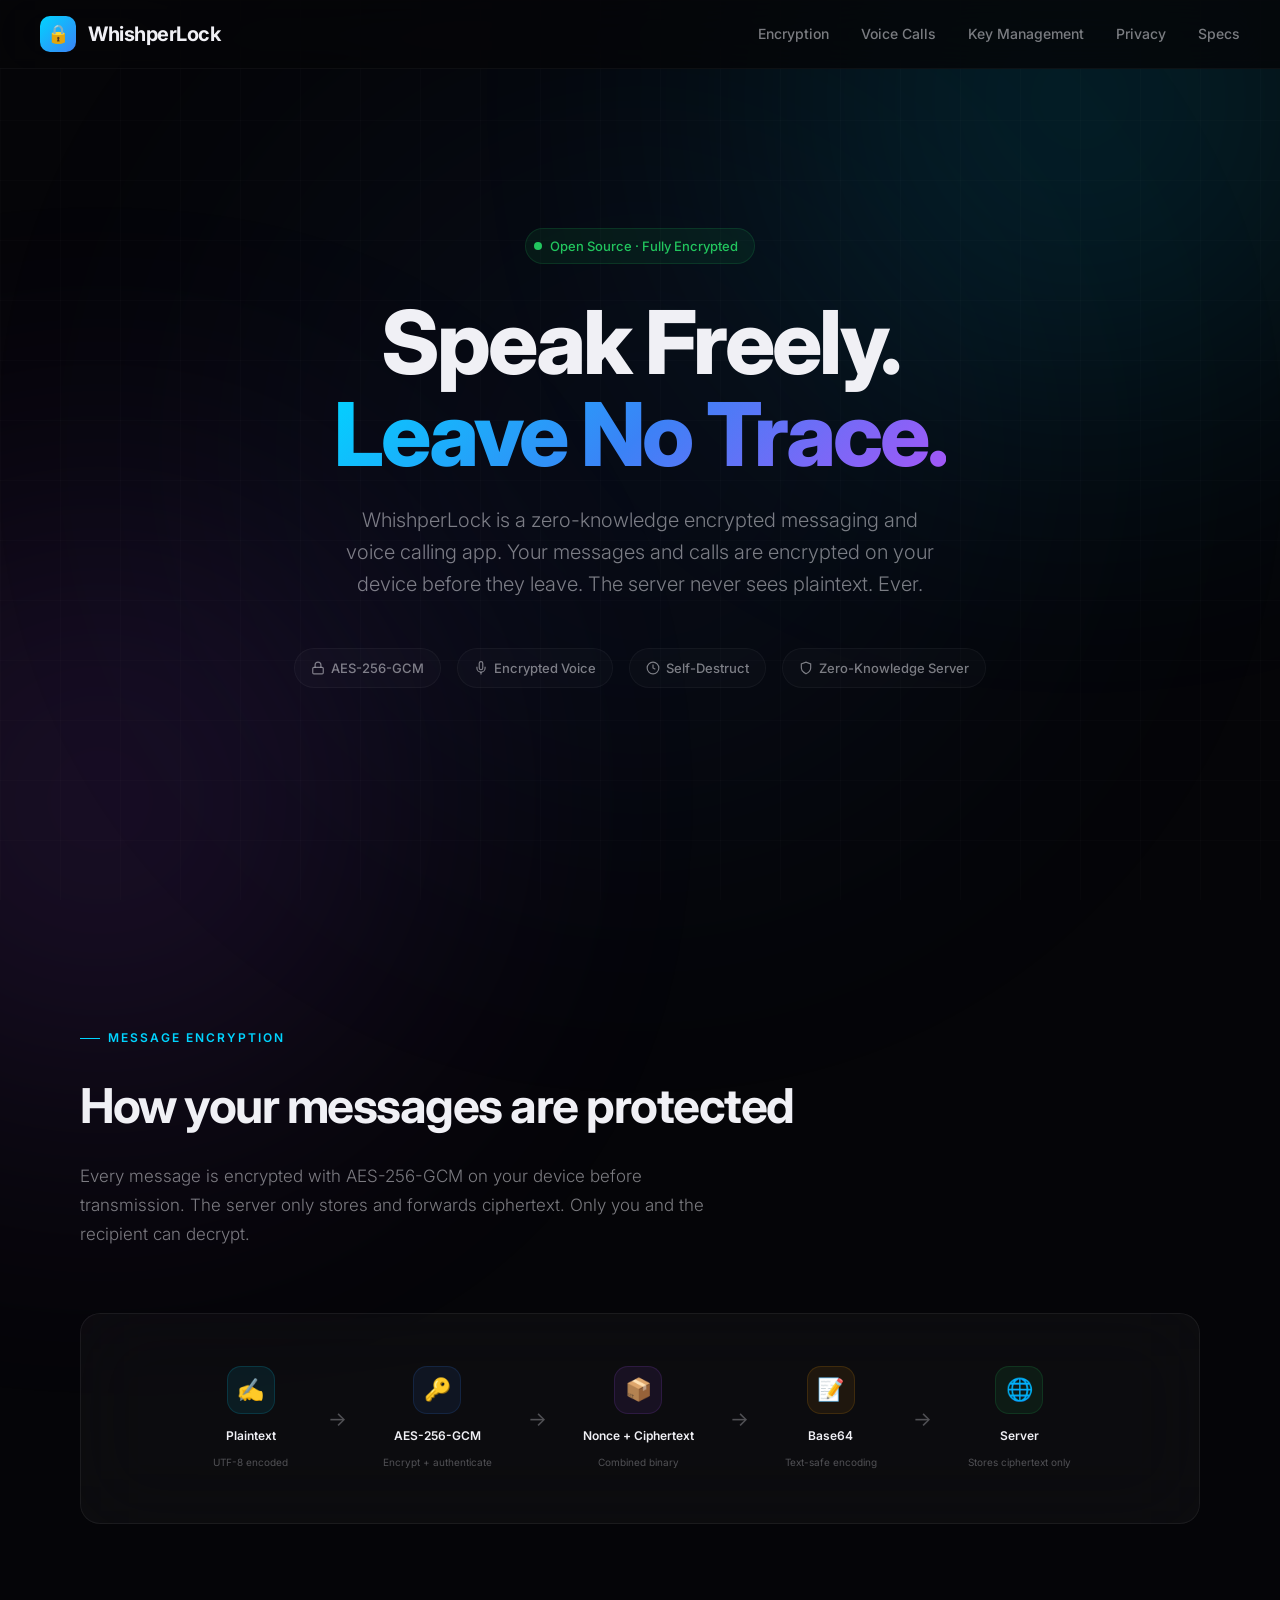
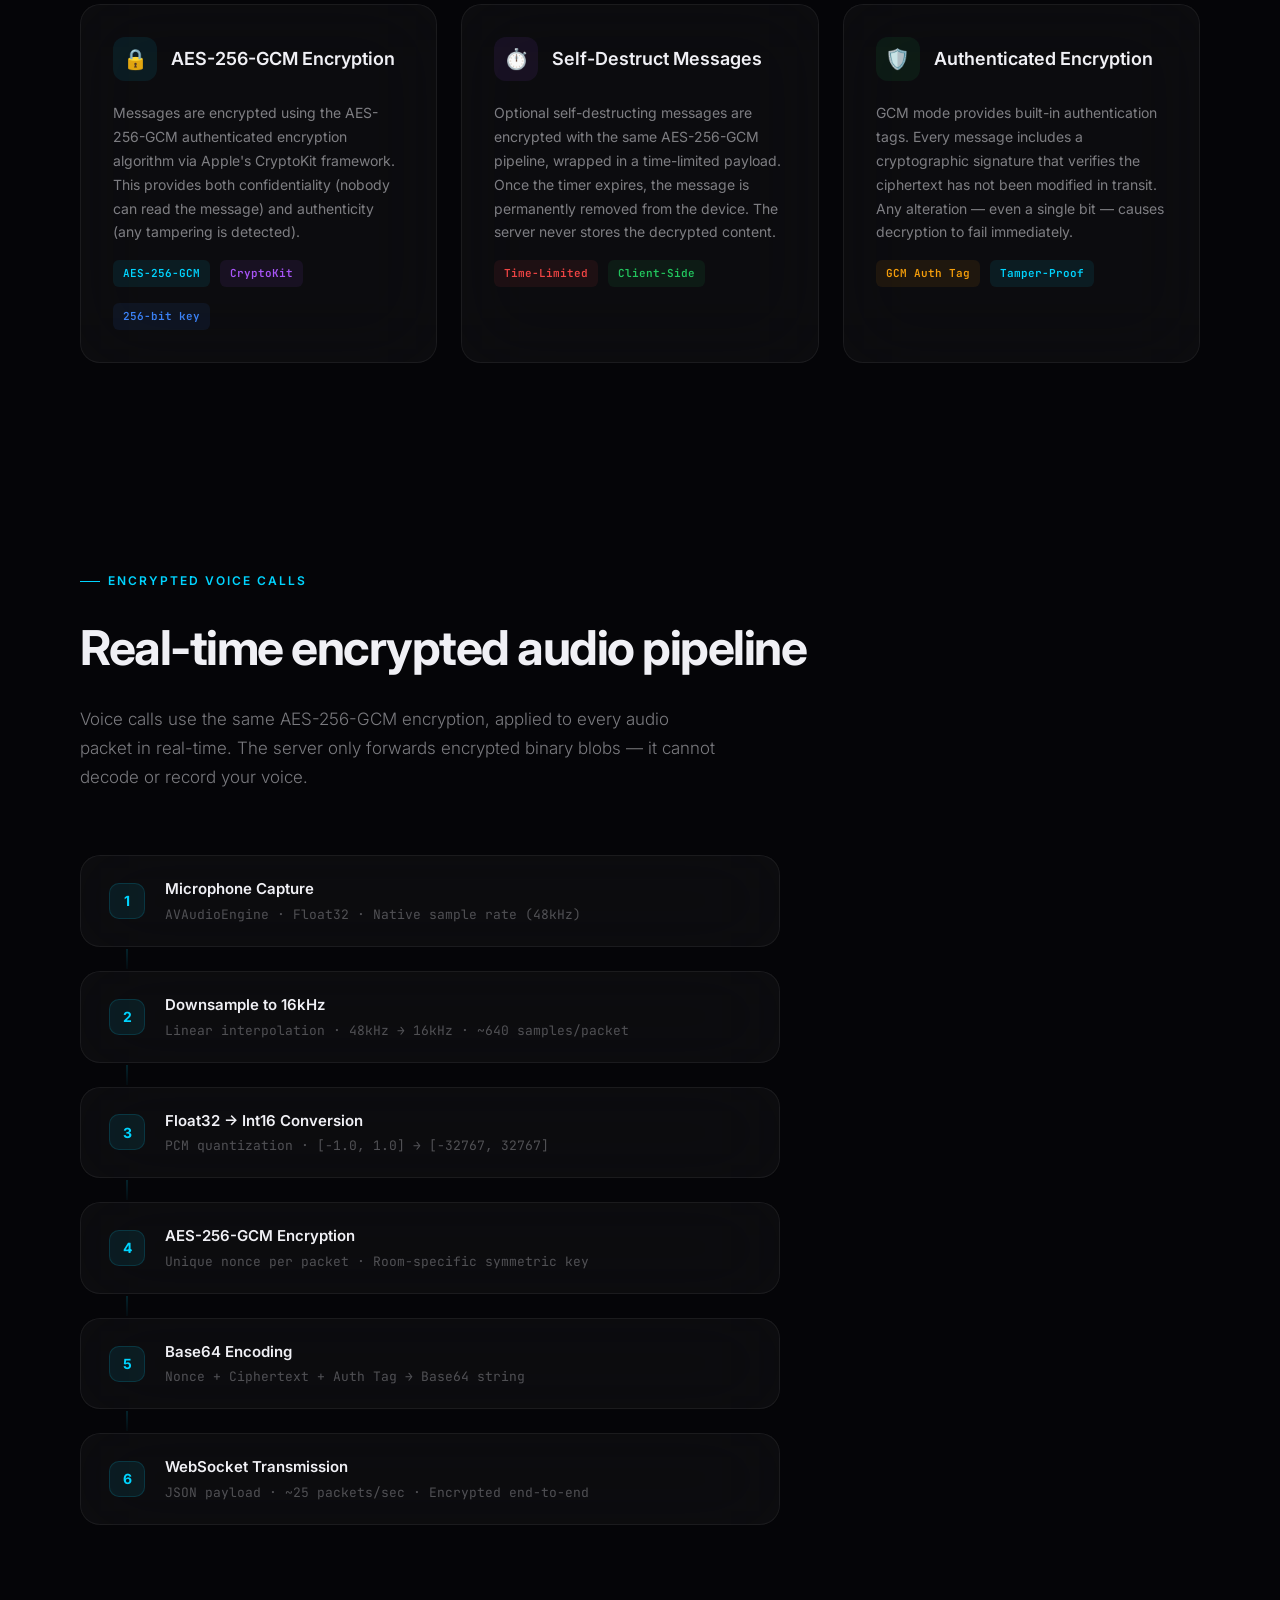
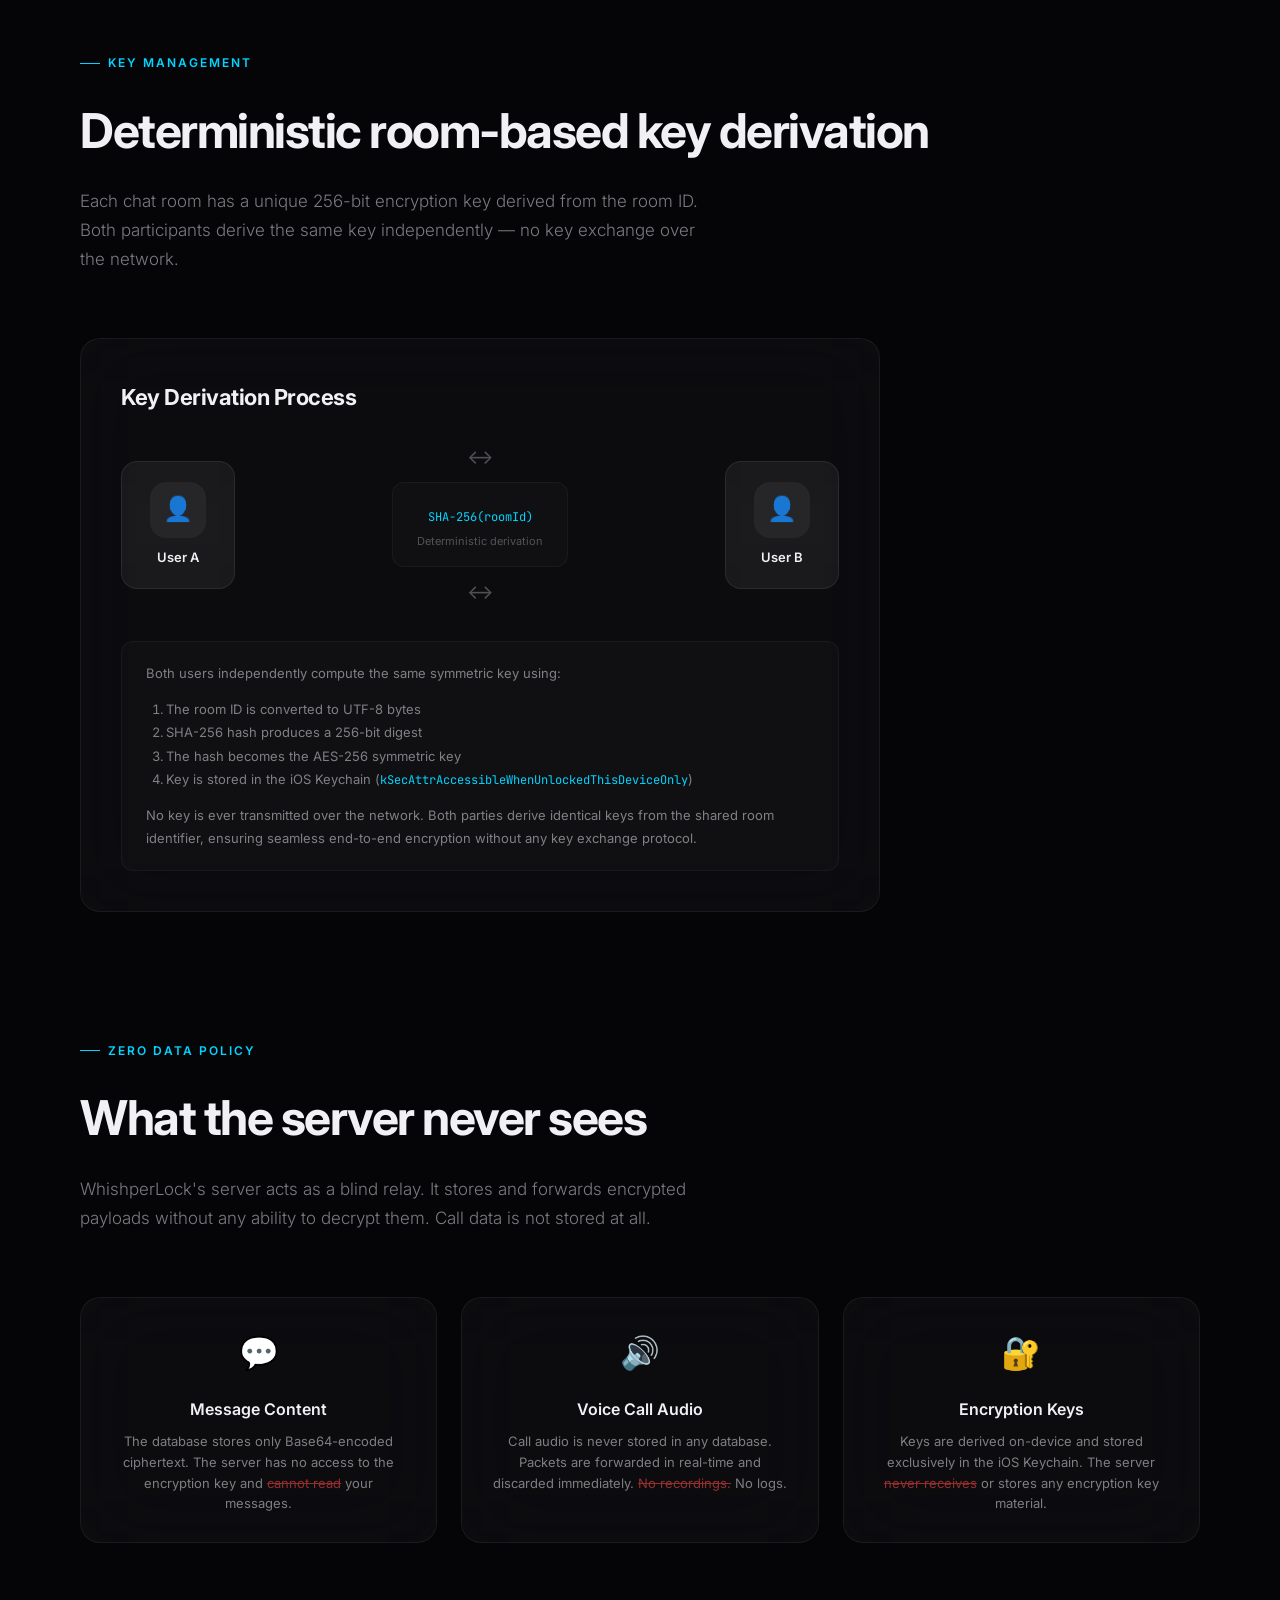
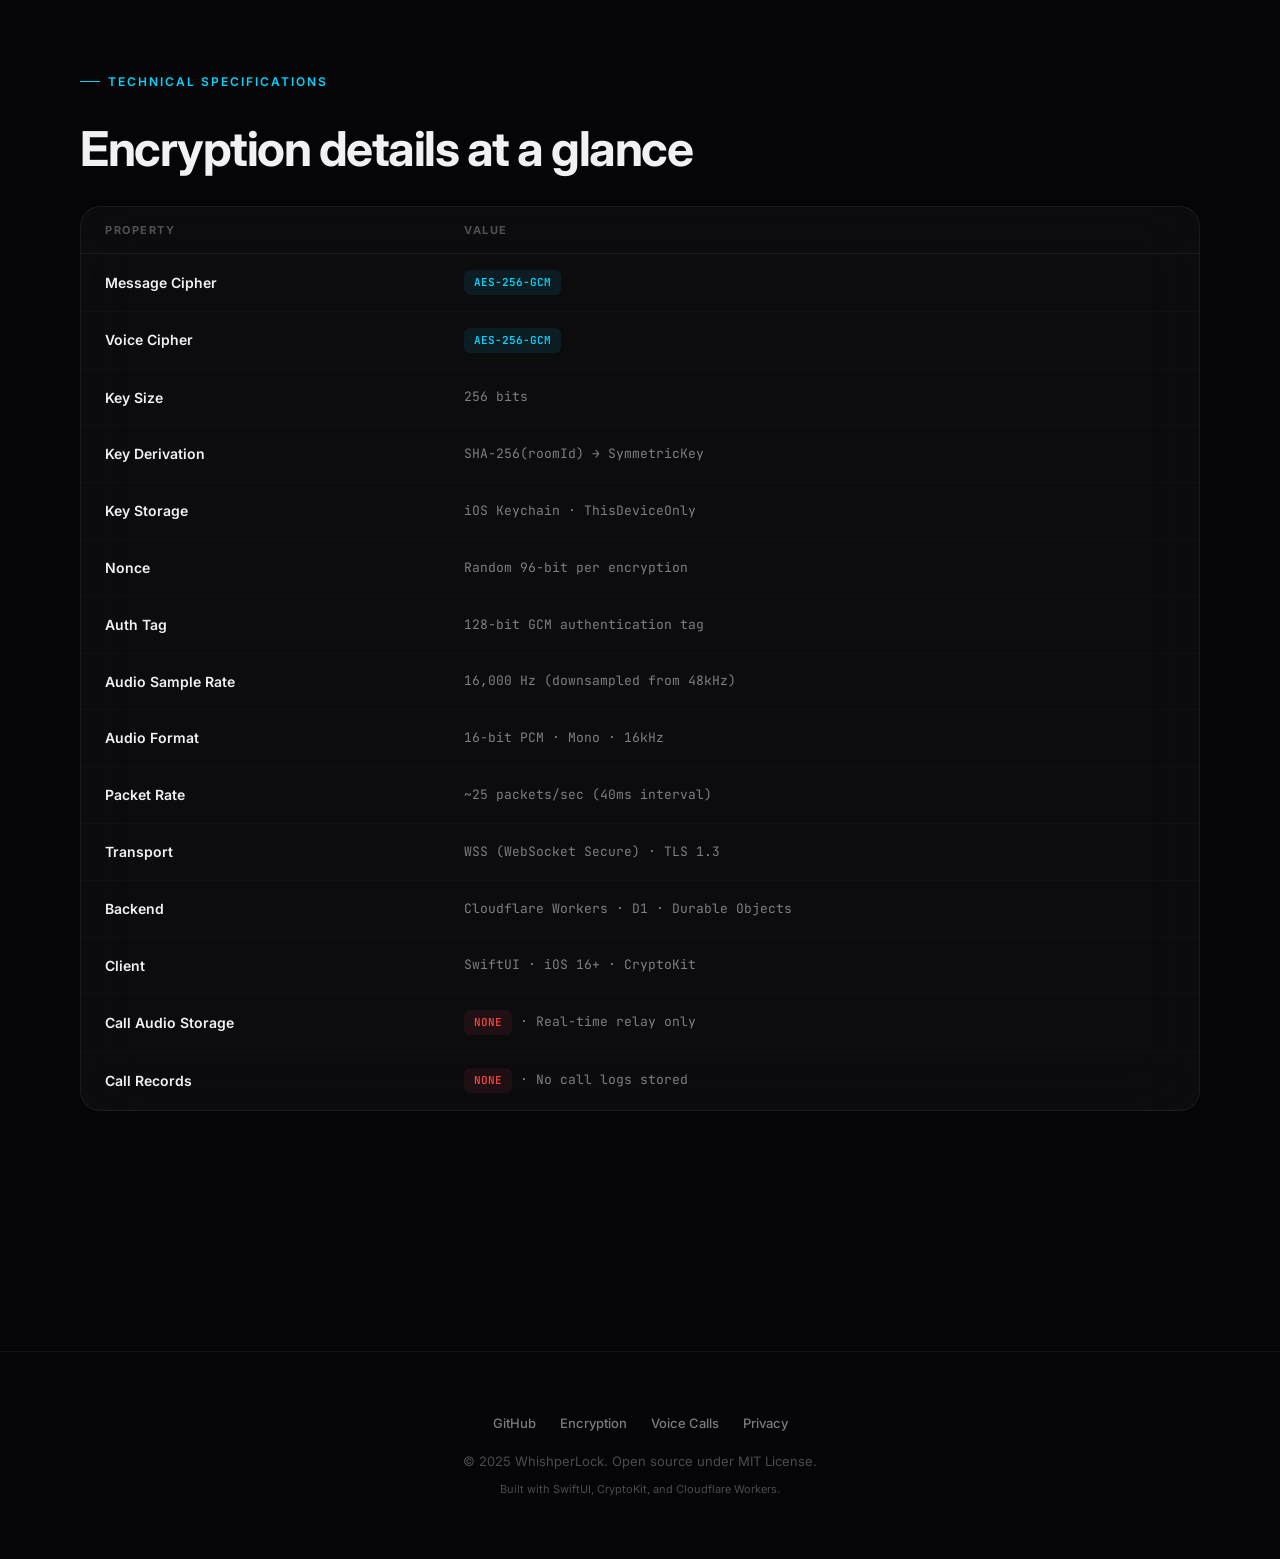
==== docs/index.html @ ca0551fb "Add GitHub Pages landing page and .gitignore Beautiful glassmorphism design explaining the app's enc" ====
<!DOCTYPE html>
<html lang="en">
<head>
    <meta charset="UTF-8">
    <meta name="viewport" content="width=device-width, initial-scale=1.0">
    <title>WhishperLock — Zero-Knowledge Encrypted Communication</title>
    <style>
        @import url('https://fonts.googleapis.com/css2?family=Inter:wght@300;400;500;600;700;800&family=JetBrains+Mono:wght@400;500&display=swap');

        :root {
            --bg-primary: #050508;
            --bg-secondary: #0a0a10;
            --glass-bg: rgba(255, 255, 255, 0.03);
            --glass-border: rgba(255, 255, 255, 0.06);
            --glass-highlight: rgba(255, 255, 255, 0.08);
            --text-primary: #f0f0f5;
            --text-secondary: rgba(240, 240, 245, 0.5);
            --text-muted: rgba(240, 240, 245, 0.3);
            --accent-cyan: #00d4ff;
            --accent-purple: #a855f7;
            --accent-green: #22c55e;
            --accent-blue: #3b82f6;
            --accent-red: #ef4444;
            --accent-amber: #f59e0b;
        }

        * {
            margin: 0;
            padding: 0;
            box-sizing: border-box;
        }

        html {
            scroll-behavior: smooth;
        }

        body {
            font-family: 'Inter', -apple-system, BlinkMacSystemFont, sans-serif;
            background: var(--bg-primary);
            color: var(--text-primary);
            line-height: 1.7;
            overflow-x: hidden;
        }

        /* Animated background grid */
        .bg-grid {
            position: fixed;
            top: 0; left: 0; right: 0; bottom: 0;
            background-image:
                linear-gradient(rgba(255,255,255,0.015) 1px, transparent 1px),
                linear-gradient(90deg, rgba(255,255,255,0.015) 1px, transparent 1px);
            background-size: 60px 60px;
            z-index: 0;
            pointer-events: none;
        }

        .bg-glow {
            position: fixed;
            width: 600px;
            height: 600px;
            border-radius: 50%;
            filter: blur(150px);
            opacity: 0.15;
            pointer-events: none;
            z-index: 0;
        }

        .bg-glow-1 {
            top: -200px;
            right: -100px;
            background: var(--accent-cyan);
        }

        .bg-glow-2 {
            bottom: -200px;
            left: -200px;
            background: var(--accent-purple);
        }

        .bg-glow-3 {
            top: 50%;
            left: 50%;
            transform: translate(-50%, -50%);
            background: var(--accent-blue);
            opacity: 0.06;
            width: 800px;
            height: 800px;
        }

        /* Glass Card */
        .glass {
            background: var(--glass-bg);
            border: 1px solid var(--glass-border);
            border-radius: 20px;
            backdrop-filter: blur(40px);
            -webkit-backdrop-filter: blur(40px);
        }

        .glass-strong {
            background: rgba(255, 255, 255, 0.05);
            border: 1px solid rgba(255, 255, 255, 0.08);
            border-radius: 16px;
            backdrop-filter: blur(60px);
            -webkit-backdrop-filter: blur(60px);
        }

        .glass-inner {
            background: rgba(255, 255, 255, 0.02);
            border: 1px solid rgba(255, 255, 255, 0.04);
            border-radius: 12px;
        }

        /* Navigation */
        nav {
            position: fixed;
            top: 0;
            left: 0;
            right: 0;
            z-index: 100;
            padding: 16px 40px;
            background: rgba(5, 5, 8, 0.8);
            backdrop-filter: blur(30px);
            -webkit-backdrop-filter: blur(30px);
            border-bottom: 1px solid rgba(255, 255, 255, 0.04);
        }

        nav .nav-inner {
            max-width: 1200px;
            margin: 0 auto;
            display: flex;
            align-items: center;
            justify-content: space-between;
        }

        .logo {
            display: flex;
            align-items: center;
            gap: 12px;
            text-decoration: none;
            color: var(--text-primary);
        }

        .logo-icon {
            width: 36px;
            height: 36px;
            border-radius: 10px;
            background: linear-gradient(135deg, var(--accent-cyan), var(--accent-blue));
            display: flex;
            align-items: center;
            justify-content: center;
            font-size: 18px;
        }

        .logo-text {
            font-size: 20px;
            font-weight: 700;
            letter-spacing: -0.5px;
        }

        .nav-links {
            display: flex;
            gap: 32px;
            list-style: none;
        }

        .nav-links a {
            color: var(--text-secondary);
            text-decoration: none;
            font-size: 14px;
            font-weight: 500;
            transition: color 0.3s;
        }

        .nav-links a:hover {
            color: var(--text-primary);
        }

        /* Sections */
        section {
            position: relative;
            z-index: 1;
            max-width: 1200px;
            margin: 0 auto;
            padding: 0 40px;
        }

        /* Hero */
        .hero {
            min-height: 100vh;
            display: flex;
            flex-direction: column;
            justify-content: center;
            align-items: center;
            text-align: center;
            padding-top: 80px;
        }

        .hero-badge {
            display: inline-flex;
            align-items: center;
            gap: 8px;
            padding: 6px 16px 6px 8px;
            border-radius: 100px;
            background: rgba(34, 197, 94, 0.08);
            border: 1px solid rgba(34, 197, 94, 0.15);
            font-size: 13px;
            color: var(--accent-green);
            font-weight: 500;
            margin-bottom: 32px;
        }

        .hero-badge .dot {
            width: 8px;
            height: 8px;
            border-radius: 50%;
            background: var(--accent-green);
            animation: pulse 2s infinite;
        }

        @keyframes pulse {
            0%, 100% { opacity: 1; }
            50% { opacity: 0.4; }
        }

        .hero h1 {
            font-size: clamp(48px, 7vw, 88px);
            font-weight: 800;
            letter-spacing: -3px;
            line-height: 1.05;
            margin-bottom: 24px;
        }

        .hero h1 .gradient {
            background: linear-gradient(135deg, var(--accent-cyan), var(--accent-blue), var(--accent-purple));
            -webkit-background-clip: text;
            -webkit-text-fill-color: transparent;
            background-clip: text;
        }

        .hero .subtitle {
            font-size: 20px;
            color: var(--text-secondary);
            max-width: 600px;
            margin: 0 auto 48px;
            font-weight: 300;
            line-height: 1.6;
        }

        .hero-features {
            display: flex;
            gap: 16px;
            flex-wrap: wrap;
            justify-content: center;
            margin-bottom: 64px;
        }

        .hero-feature-tag {
            display: flex;
            align-items: center;
            gap: 6px;
            padding: 8px 16px;
            border-radius: 100px;
            font-size: 13px;
            font-weight: 500;
            color: var(--text-secondary);
        }

        .hero-feature-tag svg {
            width: 14px;
            height: 14px;
        }

        /* Architecture Flow */
        .flow-section {
            padding-top: 120px;
            padding-bottom: 80px;
        }

        .section-label {
            display: inline-flex;
            align-items: center;
            gap: 8px;
            font-size: 12px;
            font-weight: 600;
            text-transform: uppercase;
            letter-spacing: 2px;
            color: var(--accent-cyan);
            margin-bottom: 16px;
        }

        .section-label::before {
            content: '';
            display: block;
            width: 20px;
            height: 1px;
            background: var(--accent-cyan);
        }

        .section-title {
            font-size: clamp(32px, 4vw, 48px);
            font-weight: 700;
            letter-spacing: -1.5px;
            margin-bottom: 16px;
        }

        .section-desc {
            font-size: 17px;
            color: var(--text-secondary);
            max-width: 640px;
            margin-bottom: 64px;
            font-weight: 300;
        }

        /* Message Encryption Flow */
        .flow-diagram {
            display: flex;
            align-items: center;
            justify-content: center;
            gap: 12px;
            flex-wrap: wrap;
            margin-bottom: 80px;
        }

        .flow-step {
            display: flex;
            flex-direction: column;
            align-items: center;
            gap: 8px;
            padding: 20px 24px;
            min-width: 130px;
            text-align: center;
        }

        .flow-step-icon {
            width: 48px;
            height: 48px;
            border-radius: 14px;
            display: flex;
            align-items: center;
            justify-content: center;
            font-size: 22px;
            margin-bottom: 4px;
        }

        .flow-step-label {
            font-size: 12px;
            font-weight: 600;
            color: var(--text-primary);
        }

        .flow-step-sub {
            font-size: 10px;
            color: var(--text-muted);
        }

        .flow-arrow {
            color: var(--text-muted);
            font-size: 20px;
            flex-shrink: 0;
        }

        /* Encryption Detail Cards */
        .enc-grid {
            display: grid;
            grid-template-columns: repeat(auto-fit, minmax(340px, 1fr));
            gap: 24px;
            margin-bottom: 120px;
        }

        .enc-card {
            padding: 32px;
        }

        .enc-card-header {
            display: flex;
            align-items: center;
            gap: 14px;
            margin-bottom: 20px;
        }

        .enc-card-icon {
            width: 44px;
            height: 44px;
            border-radius: 12px;
            display: flex;
            align-items: center;
            justify-content: center;
            font-size: 20px;
            flex-shrink: 0;
        }

        .enc-card-title {
            font-size: 18px;
            font-weight: 600;
        }

        .enc-card p {
            color: var(--text-secondary);
            font-size: 14px;
            line-height: 1.7;
        }

        .enc-card .tech-tag {
            display: inline-block;
            padding: 4px 10px;
            border-radius: 6px;
            font-size: 11px;
            font-weight: 600;
            font-family: 'JetBrains Mono', monospace;
            margin-top: 16px;
            margin-right: 6px;
        }

        /* Audio Pipeline */
        .pipeline-section {
            padding-bottom: 120px;
        }

        .pipeline-steps {
            display: flex;
            flex-direction: column;
            gap: 2px;
            max-width: 700px;
        }

        .pipeline-step {
            display: flex;
            align-items: center;
            gap: 20px;
            padding: 20px 28px;
            position: relative;
        }

        .pipeline-step-num {
            width: 36px;
            height: 36px;
            border-radius: 10px;
            background: rgba(0, 212, 255, 0.08);
            border: 1px solid rgba(0, 212, 255, 0.15);
            display: flex;
            align-items: center;
            justify-content: center;
            font-size: 14px;
            font-weight: 700;
            color: var(--accent-cyan);
            flex-shrink: 0;
        }

        .pipeline-step-content {
            flex: 1;
        }

        .pipeline-step-title {
            font-size: 15px;
            font-weight: 600;
            margin-bottom: 2px;
        }

        .pipeline-step-desc {
            font-size: 13px;
            color: var(--text-muted);
            font-family: 'JetBrains Mono', monospace;
        }

        .pipeline-connector {
            width: 2px;
            height: 20px;
            background: linear-gradient(to bottom, rgba(0,212,255,0.15), rgba(0,212,255,0.03));
            margin-left: 46px;
        }

        /* Key Exchange */
        .key-section {
            padding-bottom: 120px;
        }

        .key-card {
            padding: 40px;
            max-width: 800px;
        }

        .key-card h3 {
            font-size: 22px;
            font-weight: 700;
            margin-bottom: 24px;
            letter-spacing: -0.5px;
        }

        .key-visual {
            display: flex;
            align-items: center;
            justify-content: space-between;
            gap: 16px;
            margin-bottom: 32px;
            flex-wrap: wrap;
        }

        .key-user {
            display: flex;
            flex-direction: column;
            align-items: center;
            gap: 8px;
            padding: 20px 28px;
        }

        .key-user-avatar {
            width: 56px;
            height: 56px;
            border-radius: 16px;
            background: rgba(255,255,255,0.05);
            display: flex;
            align-items: center;
            justify-content: center;
            font-size: 24px;
        }

        .key-user-label {
            font-size: 13px;
            font-weight: 600;
        }

        .key-center {
            display: flex;
            flex-direction: column;
            align-items: center;
            gap: 8px;
        }

        .key-derivation {
            padding: 16px 24px;
            text-align: center;
        }

        .key-derivation-code {
            font-family: 'JetBrains Mono', monospace;
            font-size: 12px;
            color: var(--accent-cyan);
            margin-top: 8px;
        }

        .key-derivation-label {
            font-size: 11px;
            color: var(--text-muted);
            margin-top: 4px;
        }

        /* No Data Policy */
        .no-data-section {
            padding-bottom: 120px;
        }

        .no-data-grid {
            display: grid;
            grid-template-columns: repeat(3, 1fr);
            gap: 24px;
        }

        .no-data-card {
            padding: 28px;
            text-align: center;
        }

        .no-data-icon {
            font-size: 32px;
            margin-bottom: 16px;
        }

        .no-data-card h4 {
            font-size: 16px;
            font-weight: 600;
            margin-bottom: 8px;
        }

        .no-data-card p {
            font-size: 13px;
            color: var(--text-secondary);
            line-height: 1.6;
        }

        .no-data-card .strike {
            text-decoration: line-through;
            color: var(--accent-red);
            opacity: 0.6;
        }

        /* Spec Table */
        .spec-section {
            padding-bottom: 120px;
        }

        .spec-table {
            width: 100%;
            border-collapse: separate;
            border-spacing: 0;
            overflow: hidden;
        }

        .spec-table th {
            text-align: left;
            padding: 14px 24px;
            font-size: 11px;
            font-weight: 700;
            text-transform: uppercase;
            letter-spacing: 1.5px;
            color: var(--text-muted);
            border-bottom: 1px solid var(--glass-border);
        }

        .spec-table td {
            padding: 16px 24px;
            font-size: 14px;
            border-bottom: 1px solid rgba(255,255,255,0.02);
        }

        .spec-table td:first-child {
            font-weight: 600;
            color: var(--text-primary);
        }

        .spec-table td:last-child {
            color: var(--text-secondary);
            font-family: 'JetBrains Mono', monospace;
            font-size: 13px;
        }

        .spec-table tr:hover td {
            background: rgba(255,255,255,0.02);
        }

        .spec-badge {
            display: inline-block;
            padding: 3px 10px;
            border-radius: 6px;
            font-size: 11px;
            font-weight: 600;
            font-family: 'JetBrains Mono', monospace;
        }

        /* Footer */
        footer {
            position: relative;
            z-index: 1;
            text-align: center;
            padding: 60px 40px;
            border-top: 1px solid var(--glass-border);
        }

        footer p {
            font-size: 13px;
            color: var(--text-muted);
        }

        footer .footer-links {
            display: flex;
            gap: 24px;
            justify-content: center;
            margin-bottom: 16px;
        }

        footer .footer-links a {
            color: var(--text-secondary);
            text-decoration: none;
            font-size: 13px;
            font-weight: 500;
            transition: color 0.3s;
        }

        footer .footer-links a:hover {
            color: var(--text-primary);
        }

        /* Responsive */
        @media (max-width: 768px) {
            nav { padding: 12px 20px; }
            .nav-links { display: none; }
            section { padding: 0 20px; }
            .hero h1 { letter-spacing: -1.5px; }
            .hero .subtitle { font-size: 16px; }
            .enc-grid { grid-template-columns: 1fr; }
            .no-data-grid { grid-template-columns: 1fr; }
            .flow-diagram { gap: 8px; }
            .flow-step { padding: 14px 16px; min-width: 100px; }
            .key-visual { flex-direction: column; }
            .spec-table { font-size: 12px; }
            .spec-table th, .spec-table td { padding: 10px 14px; }
        }

        /* Animations */
        .fade-up {
            opacity: 0;
            transform: translateY(30px);
            transition: opacity 0.8s ease, transform 0.8s ease;
        }

        .fade-up.visible {
            opacity: 1;
            transform: translateY(0);
        }

        /* Scrollbar */
        ::-webkit-scrollbar {
            width: 6px;
        }
        ::-webkit-scrollbar-track {
            background: transparent;
        }
        ::-webkit-scrollbar-thumb {
            background: rgba(255,255,255,0.1);
            border-radius: 3px;
        }
    </style>
</head>
<body>

<div class="bg-grid"></div>
<div class="bg-glow bg-glow-1"></div>
<div class="bg-glow bg-glow-2"></div>
<div class="bg-glow bg-glow-3"></div>

<!-- Navigation -->
<nav>
    <div class="nav-inner">
        <a href="#" class="logo">
            <div class="logo-icon">&#x1F512;</div>
            <span class="logo-text">WhishperLock</span>
        </a>
        <ul class="nav-links">
            <li><a href="#encryption">Encryption</a></li>
            <li><a href="#audio">Voice Calls</a></li>
            <li><a href="#keys">Key Management</a></li>
            <li><a href="#privacy">Privacy</a></li>
            <li><a href="#specs">Specs</a></li>
        </ul>
    </div>
</nav>

<!-- Hero -->
<section class="hero">
    <div class="fade-up">
        <div class="hero-badge">
            <span class="dot"></span>
            Open Source &middot; Fully Encrypted
        </div>

        <h1>
            Speak Freely.<br>
            <span class="gradient">Leave No Trace.</span>
        </h1>

        <p class="subtitle">
            WhishperLock is a zero-knowledge encrypted messaging and voice calling app. 
            Your messages and calls are encrypted on your device before they leave. 
            The server never sees plaintext. Ever.
        </p>

        <div class="hero-features">
            <div class="hero-feature-tag glass-inner">
                <svg viewBox="0 0 24 24" fill="none" stroke="currentColor" stroke-width="2"><rect x="3" y="11" width="18" height="11" rx="2"/><path d="M7 11V7a5 5 0 0110 0v4"/></svg>
                AES-256-GCM
            </div>
            <div class="hero-feature-tag glass-inner">
                <svg viewBox="0 0 24 24" fill="none" stroke="currentColor" stroke-width="2"><path d="M12 1a3 3 0 00-3 3v8a3 3 0 006 0V4a3 3 0 00-3-3z"/><path d="M19 10v2a7 7 0 01-14 0v-2"/><line x1="12" y1="19" x2="12" y2="23"/></svg>
                Encrypted Voice
            </div>
            <div class="hero-feature-tag glass-inner">
                <svg viewBox="0 0 24 24" fill="none" stroke="currentColor" stroke-width="2"><circle cx="12" cy="12" r="10"/><path d="M12 6v6l4 2"/></svg>
                Self-Destruct
            </div>
            <div class="hero-feature-tag glass-inner">
                <svg viewBox="0 0 24 24" fill="none" stroke="currentColor" stroke-width="2"><path d="M12 22s8-4 8-10V5l-8-3-8 3v7c0 6 8 10 8 10z"/></svg>
                Zero-Knowledge Server
            </div>
        </div>
    </div>
</section>

<!-- Message Encryption -->
<section id="encryption" class="flow-section">
    <div class="fade-up">
        <div class="section-label">Message Encryption</div>
        <h2 class="section-title">How your messages are protected</h2>
        <p class="section-desc">
            Every message is encrypted with AES-256-GCM on your device before transmission. 
            The server only stores and forwards ciphertext. Only you and the recipient can decrypt.
        </p>
    </div>

    <!-- Message Flow Diagram -->
    <div class="flow-diagram fade-up glass" style="padding: 32px;">
        <div class="flow-step">
            <div class="flow-step-icon" style="background: rgba(0,212,255,0.08); border: 1px solid rgba(0,212,255,0.15);">
                &#x270D;&#xFE0F;
            </div>
            <div class="flow-step-label">Plaintext</div>
            <div class="flow-step-sub">UTF-8 encoded</div>
        </div>
        <div class="flow-arrow">&#x2192;</div>
        <div class="flow-step">
            <div class="flow-step-icon" style="background: rgba(59,130,246,0.08); border: 1px solid rgba(59,130,246,0.15);">
                &#x1F511;
            </div>
            <div class="flow-step-label">AES-256-GCM</div>
            <div class="flow-step-sub">Encrypt + authenticate</div>
        </div>
        <div class="flow-arrow">&#x2192;</div>
        <div class="flow-step">
            <div class="flow-step-icon" style="background: rgba(168,85,247,0.08); border: 1px solid rgba(168,85,247,0.15);">
                &#x1F4E6;
            </div>
            <div class="flow-step-label">Nonce + Ciphertext</div>
            <div class="flow-step-sub">Combined binary</div>
        </div>
        <div class="flow-arrow">&#x2192;</div>
        <div class="flow-step">
            <div class="flow-step-icon" style="background: rgba(245,158,11,0.08); border: 1px solid rgba(245,158,11,0.15);">
                &#x1F4DD;
            </div>
            <div class="flow-step-label">Base64</div>
            <div class="flow-step-sub">Text-safe encoding</div>
        </div>
        <div class="flow-arrow">&#x2192;</div>
        <div class="flow-step">
            <div class="flow-step-icon" style="background: rgba(34,197,94,0.08); border: 1px solid rgba(34,197,94,0.15);">
                &#x1F310;
            </div>
            <div class="flow-step-label">Server</div>
            <div class="flow-step-sub">Stores ciphertext only</div>
        </div>
    </div>

    <!-- Feature Cards -->
    <div class="enc-grid fade-up">
        <div class="enc-card glass">
            <div class="enc-card-header">
                <div class="enc-card-icon" style="background: rgba(0,212,255,0.08);">
                    &#x1F512;
                </div>
                <div class="enc-card-title">AES-256-GCM Encryption</div>
            </div>
            <p>
                Messages are encrypted using the AES-256-GCM authenticated encryption algorithm via Apple's 
                CryptoKit framework. This provides both confidentiality (nobody can read the message) 
                and authenticity (any tampering is detected).
            </p>
            <div>
                <span class="tech-tag" style="background: rgba(0,212,255,0.08); color: var(--accent-cyan);">AES-256-GCM</span>
                <span class="tech-tag" style="background: rgba(168,85,247,0.08); color: var(--accent-purple);">CryptoKit</span>
                <span class="tech-tag" style="background: rgba(59,130,246,0.08); color: var(--accent-blue);">256-bit key</span>
            </div>
        </div>

        <div class="enc-card glass">
            <div class="enc-card-header">
                <div class="enc-card-icon" style="background: rgba(168,85,247,0.08);">
                    &#x23F1;&#xFE0F;
                </div>
                <div class="enc-card-title">Self-Destruct Messages</div>
            </div>
            <p>
                Optional self-destructing messages are encrypted with the same AES-256-GCM pipeline, 
                wrapped in a time-limited payload. Once the timer expires, the message is permanently 
                removed from the device. The server never stores the decrypted content.
            </p>
            <div>
                <span class="tech-tag" style="background: rgba(239,68,68,0.08); color: var(--accent-red);">Time-Limited</span>
                <span class="tech-tag" style="background: rgba(34,197,94,0.08); color: var(--accent-green);">Client-Side</span>
            </div>
        </div>

        <div class="enc-card glass">
            <div class="enc-card-header">
                <div class="enc-card-icon" style="background: rgba(34,197,94,0.08);">
                    &#x1F6E1;&#xFE0F;
                </div>
                <div class="enc-card-title">Authenticated Encryption</div>
            </div>
            <p>
                GCM mode provides built-in authentication tags. Every message includes a cryptographic 
                signature that verifies the ciphertext has not been modified in transit. Any alteration 
                &mdash; even a single bit &mdash; causes decryption to fail immediately.
            </p>
            <div>
                <span class="tech-tag" style="background: rgba(245,158,11,0.08); color: var(--accent-amber);">GCM Auth Tag</span>
                <span class="tech-tag" style="background: rgba(0,212,255,0.08); color: var(--accent-cyan);">Tamper-Proof</span>
            </div>
        </div>
    </div>
</section>

<!-- Voice Call Encryption -->
<section id="audio" class="pipeline-section">
    <div class="fade-up">
        <div class="section-label">Encrypted Voice Calls</div>
        <h2 class="section-title">Real-time encrypted audio pipeline</h2>
        <p class="section-desc">
            Voice calls use the same AES-256-GCM encryption, applied to every audio packet in real-time. 
            The server only forwards encrypted binary blobs &mdash; it cannot decode or record your voice.
        </p>
    </div>

    <div class="pipeline-steps fade-up">
        <div class="pipeline-step glass">
            <div class="pipeline-step-num">1</div>
            <div class="pipeline-step-content">
                <div class="pipeline-step-title">Microphone Capture</div>
                <div class="pipeline-step-desc">AVAudioEngine &middot; Float32 &middot; Native sample rate (48kHz)</div>
            </div>
        </div>
        <div class="pipeline-connector"></div>

        <div class="pipeline-step glass">
            <div class="pipeline-step-num">2</div>
            <div class="pipeline-step-content">
                <div class="pipeline-step-title">Downsample to 16kHz</div>
                <div class="pipeline-step-desc">Linear interpolation &middot; 48kHz &rarr; 16kHz &middot; ~640 samples/packet</div>
            </div>
        </div>
        <div class="pipeline-connector"></div>

        <div class="pipeline-step glass">
            <div class="pipeline-step-num">3</div>
            <div class="pipeline-step-content">
                <div class="pipeline-step-title">Float32 &rarr; Int16 Conversion</div>
                <div class="pipeline-step-desc">PCM quantization &middot; [-1.0, 1.0] &rarr; [-32767, 32767]</div>
            </div>
        </div>
        <div class="pipeline-connector"></div>

        <div class="pipeline-step glass">
            <div class="pipeline-step-num">4</div>
            <div class="pipeline-step-content">
                <div class="pipeline-step-title">AES-256-GCM Encryption</div>
                <div class="pipeline-step-desc">Unique nonce per packet &middot; Room-specific symmetric key</div>
            </div>
        </div>
        <div class="pipeline-connector"></div>

        <div class="pipeline-step glass">
            <div class="pipeline-step-num">5</div>
            <div class="pipeline-step-content">
                <div class="pipeline-step-title">Base64 Encoding</div>
                <div class="pipeline-step-desc">Nonce + Ciphertext + Auth Tag &rarr; Base64 string</div>
            </div>
        </div>
        <div class="pipeline-connector"></div>

        <div class="pipeline-step glass">
            <div class="pipeline-step-num">6</div>
            <div class="pipeline-step-content">
                <div class="pipeline-step-title">WebSocket Transmission</div>
                <div class="pipeline-step-desc">JSON payload &middot; ~25 packets/sec &middot; Encrypted end-to-end</div>
            </div>
        </div>
    </div>
</section>

<!-- Key Management -->
<section id="keys" class="key-section">
    <div class="fade-up">
        <div class="section-label">Key Management</div>
        <h2 class="section-title">Deterministic room-based key derivation</h2>
        <p class="section-desc">
            Each chat room has a unique 256-bit encryption key derived from the room ID. 
            Both participants derive the same key independently &mdash; no key exchange over the network.
        </p>
    </div>

    <div class="key-card glass fade-up">
        <h3>Key Derivation Process</h3>
        <div class="key-visual">
            <div class="key-user glass-strong">
                <div class="key-user-avatar">&#x1F464;</div>
                <div class="key-user-label">User A</div>
            </div>

            <div class="key-center">
                <div style="font-size: 20px; color: var(--text-muted);">&#x2194;</div>
                <div class="key-derivation glass-inner">
                    <div class="key-derivation-code">SHA-256(roomId)</div>
                    <div class="key-derivation-label">Deterministic derivation</div>
                </div>
                <div style="font-size: 20px; color: var(--text-muted);">&#x2194;</div>
            </div>

            <div class="key-user glass-strong">
                <div class="key-user-avatar">&#x1F464;</div>
                <div class="key-user-label">User B</div>
            </div>
        </div>

        <div class="glass-inner" style="padding: 20px 24px;">
            <div style="font-size: 13px; color: var(--text-secondary); line-height: 1.8;">
                <p style="margin-bottom: 12px;">
                    Both users independently compute the same symmetric key using:
                </p>
                <ol style="padding-left: 20px; margin-bottom: 12px;">
                    <li>The room ID is converted to UTF-8 bytes</li>
                    <li>SHA-256 hash produces a 256-bit digest</li>
                    <li>The hash becomes the AES-256 symmetric key</li>
                    <li>Key is stored in the iOS Keychain (<code style="color: var(--accent-cyan); font-family: 'JetBrains Mono', monospace; font-size: 12px;">kSecAttrAccessibleWhenUnlockedThisDeviceOnly</code>)</li>
                </ol>
                <p>
                    No key is ever transmitted over the network. Both parties derive identical keys 
                    from the shared room identifier, ensuring seamless end-to-end encryption without 
                    any key exchange protocol.
                </p>
            </div>
        </div>
    </div>
</section>

<!-- Privacy / No Data -->
<section id="privacy" class="no-data-section">
    <div class="fade-up">
        <div class="section-label">Zero Data Policy</div>
        <h2 class="section-title">What the server never sees</h2>
        <p class="section-desc">
            WhishperLock's server acts as a blind relay. It stores and forwards encrypted payloads 
            without any ability to decrypt them. Call data is not stored at all.
        </p>
    </div>

    <div class="no-data-grid fade-up">
        <div class="no-data-card glass">
            <div class="no-data-icon">&#x1F4AC;</div>
            <h4>Message Content</h4>
            <p>
                The database stores only Base64-encoded ciphertext. The server has no access to 
                the encryption key and <span class="strike">cannot read</span> your messages.
            </p>
        </div>

        <div class="no-data-card glass">
            <div class="no-data-icon">&#x1F50A;</div>
            <h4>Voice Call Audio</h4>
            <p>
                Call audio is never stored in any database. Packets are forwarded in real-time 
                and discarded immediately. <span class="strike">No recordings.</span> No logs.
            </p>
        </div>

        <div class="no-data-card glass">
            <div class="no-data-icon">&#x1F510;</div>
            <h4>Encryption Keys</h4>
            <p>
                Keys are derived on-device and stored exclusively in the iOS Keychain. 
                The server <span class="strike">never receives</span> or stores any encryption key material.
            </p>
        </div>
    </div>
</section>

<!-- Technical Specs -->
<section id="specs" class="spec-section">
    <div class="fade-up">
        <div class="section-label">Technical Specifications</div>
        <h2 class="section-title">Encryption details at a glance</h2>
    </div>

    <div class="glass fade-up" style="overflow: hidden; margin-bottom: 120px;">
        <table class="spec-table">
            <thead>
                <tr>
                    <th>Property</th>
                    <th>Value</th>
                </tr>
            </thead>
            <tbody>
                <tr>
                    <td>Message Cipher</td>
                    <td><span class="spec-badge" style="background: rgba(0,212,255,0.08); color: var(--accent-cyan);">AES-256-GCM</span></td>
                </tr>
                <tr>
                    <td>Voice Cipher</td>
                    <td><span class="spec-badge" style="background: rgba(0,212,255,0.08); color: var(--accent-cyan);">AES-256-GCM</span></td>
                </tr>
                <tr>
                    <td>Key Size</td>
                    <td>256 bits</td>
                </tr>
                <tr>
                    <td>Key Derivation</td>
                    <td>SHA-256(roomId) &rarr; SymmetricKey</td>
                </tr>
                <tr>
                    <td>Key Storage</td>
                    <td>iOS Keychain &middot; ThisDeviceOnly</td>
                </tr>
                <tr>
                    <td>Nonce</td>
                    <td>Random 96-bit per encryption</td>
                </tr>
                <tr>
                    <td>Auth Tag</td>
                    <td>128-bit GCM authentication tag</td>
                </tr>
                <tr>
                    <td>Audio Sample Rate</td>
                    <td>16,000 Hz (downsampled from 48kHz)</td>
                </tr>
                <tr>
                    <td>Audio Format</td>
                    <td>16-bit PCM &middot; Mono &middot; 16kHz</td>
                </tr>
                <tr>
                    <td>Packet Rate</td>
                    <td>~25 packets/sec (40ms interval)</td>
                </tr>
                <tr>
                    <td>Transport</td>
                    <td>WSS (WebSocket Secure) &middot; TLS 1.3</td>
                </tr>
                <tr>
                    <td>Backend</td>
                    <td>Cloudflare Workers &middot; D1 &middot; Durable Objects</td>
                </tr>
                <tr>
                    <td>Client</td>
                    <td>SwiftUI &middot; iOS 16+ &middot; CryptoKit</td>
                </tr>
                <tr>
                    <td>Call Audio Storage</td>
                    <td><span class="spec-badge" style="background: rgba(239,68,68,0.08); color: var(--accent-red);">NONE</span> &middot; Real-time relay only</td>
                </tr>
                <tr>
                    <td>Call Records</td>
                    <td><span class="spec-badge" style="background: rgba(239,68,68,0.08); color: var(--accent-red);">NONE</span> &middot; No call logs stored</td>
                </tr>
            </tbody>
        </table>
    </div>
</section>

<!-- Footer -->
<footer>
    <div class="footer-links">
        <a href="#">GitHub</a>
        <a href="#encryption">Encryption</a>
        <a href="#audio">Voice Calls</a>
        <a href="#privacy">Privacy</a>
    </div>
    <p>&copy; 2025 WhishperLock. Open source under MIT License.</p>
    <p style="margin-top: 8px; font-size: 11px;">Built with SwiftUI, CryptoKit, and Cloudflare Workers.</p>
</footer>

<script>
    // Intersection Observer for fade-up animations
    const observer = new IntersectionObserver((entries) => {
        entries.forEach(entry => {
            if (entry.isIntersecting) {
                entry.target.classList.add('visible');
            }
        });
    }, { threshold: 0.1, rootMargin: '0px 0px -40px 0px' });

    document.querySelectorAll('.fade-up').forEach(el => observer.observe(el));

    // Smooth scroll for nav links
    document.querySelectorAll('a[href^="#"]').forEach(anchor => {
        anchor.addEventListener('click', function(e) {
            e.preventDefault();
            const target = document.querySelector(this.getAttribute('href'));
            if (target) {
                target.scrollIntoView({ behavior: 'smooth', block: 'start' });
            }
        });
    });
</script>

</body>
</html>
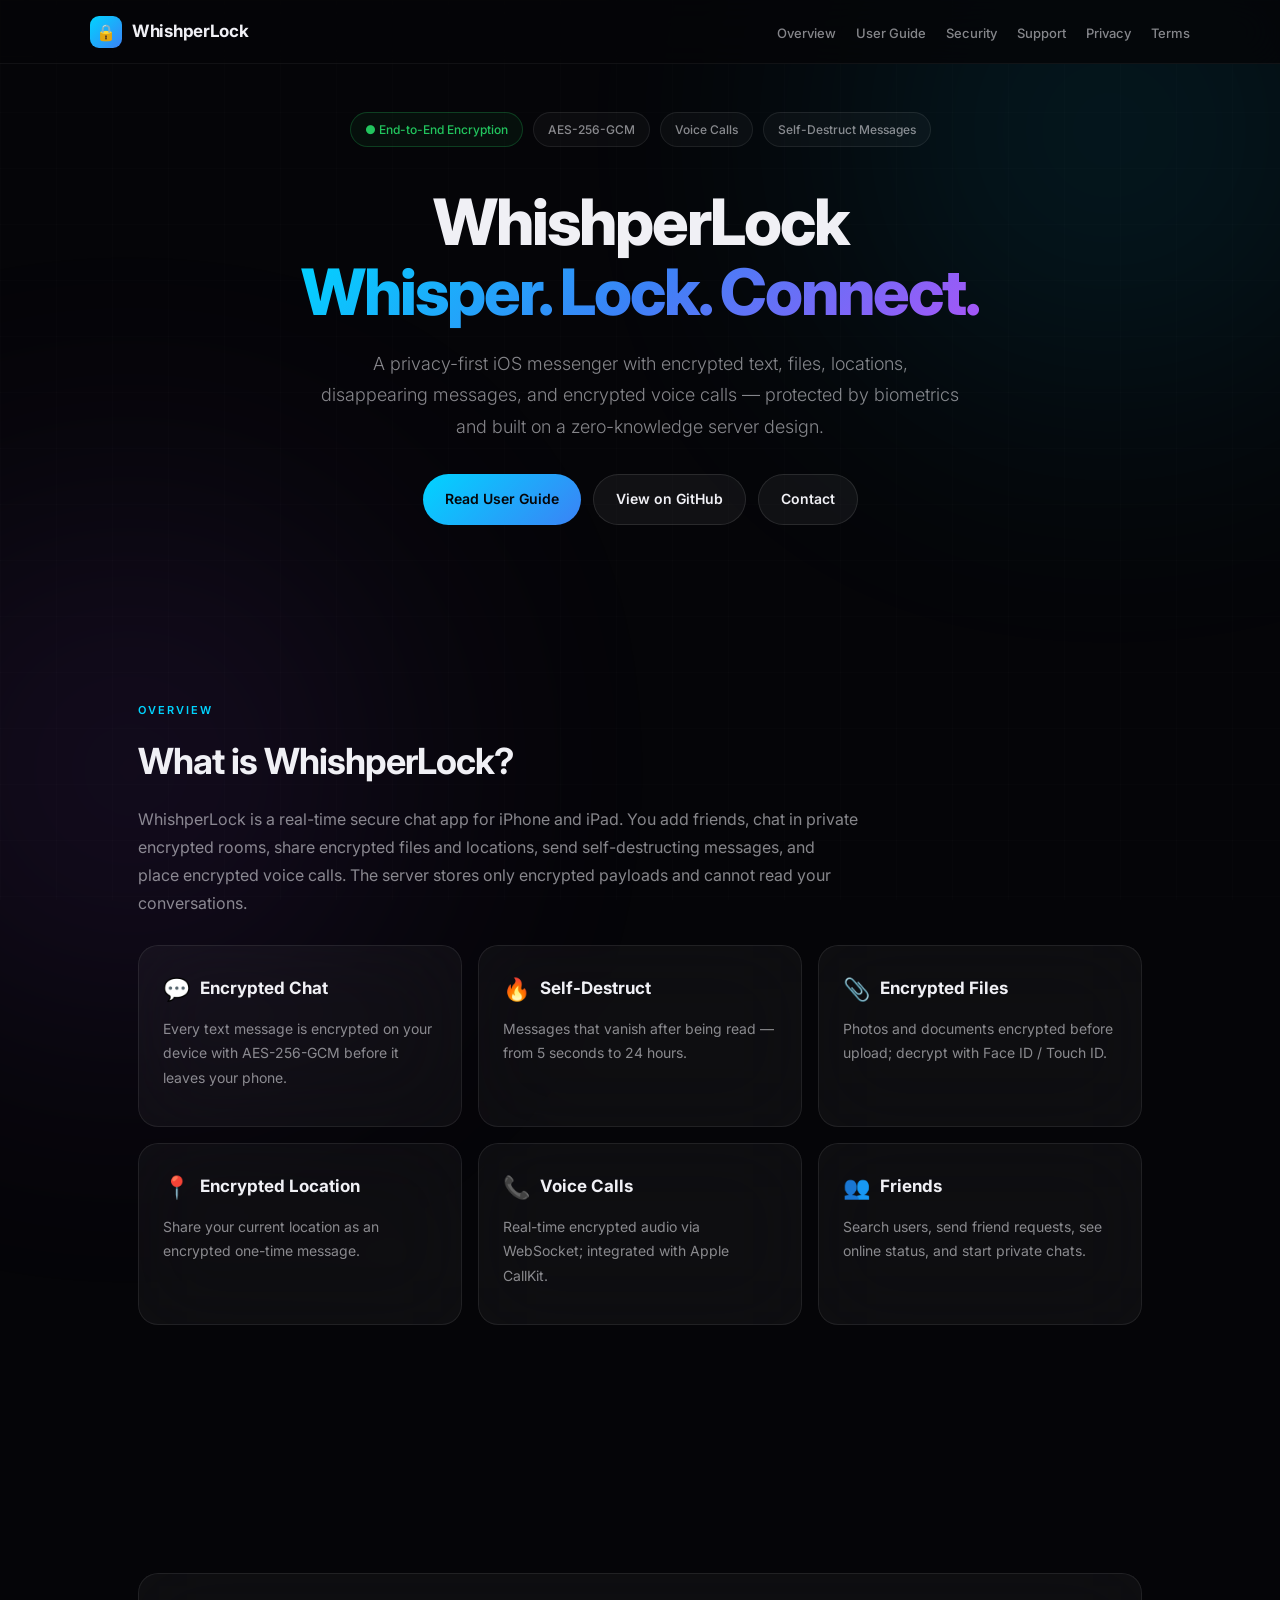
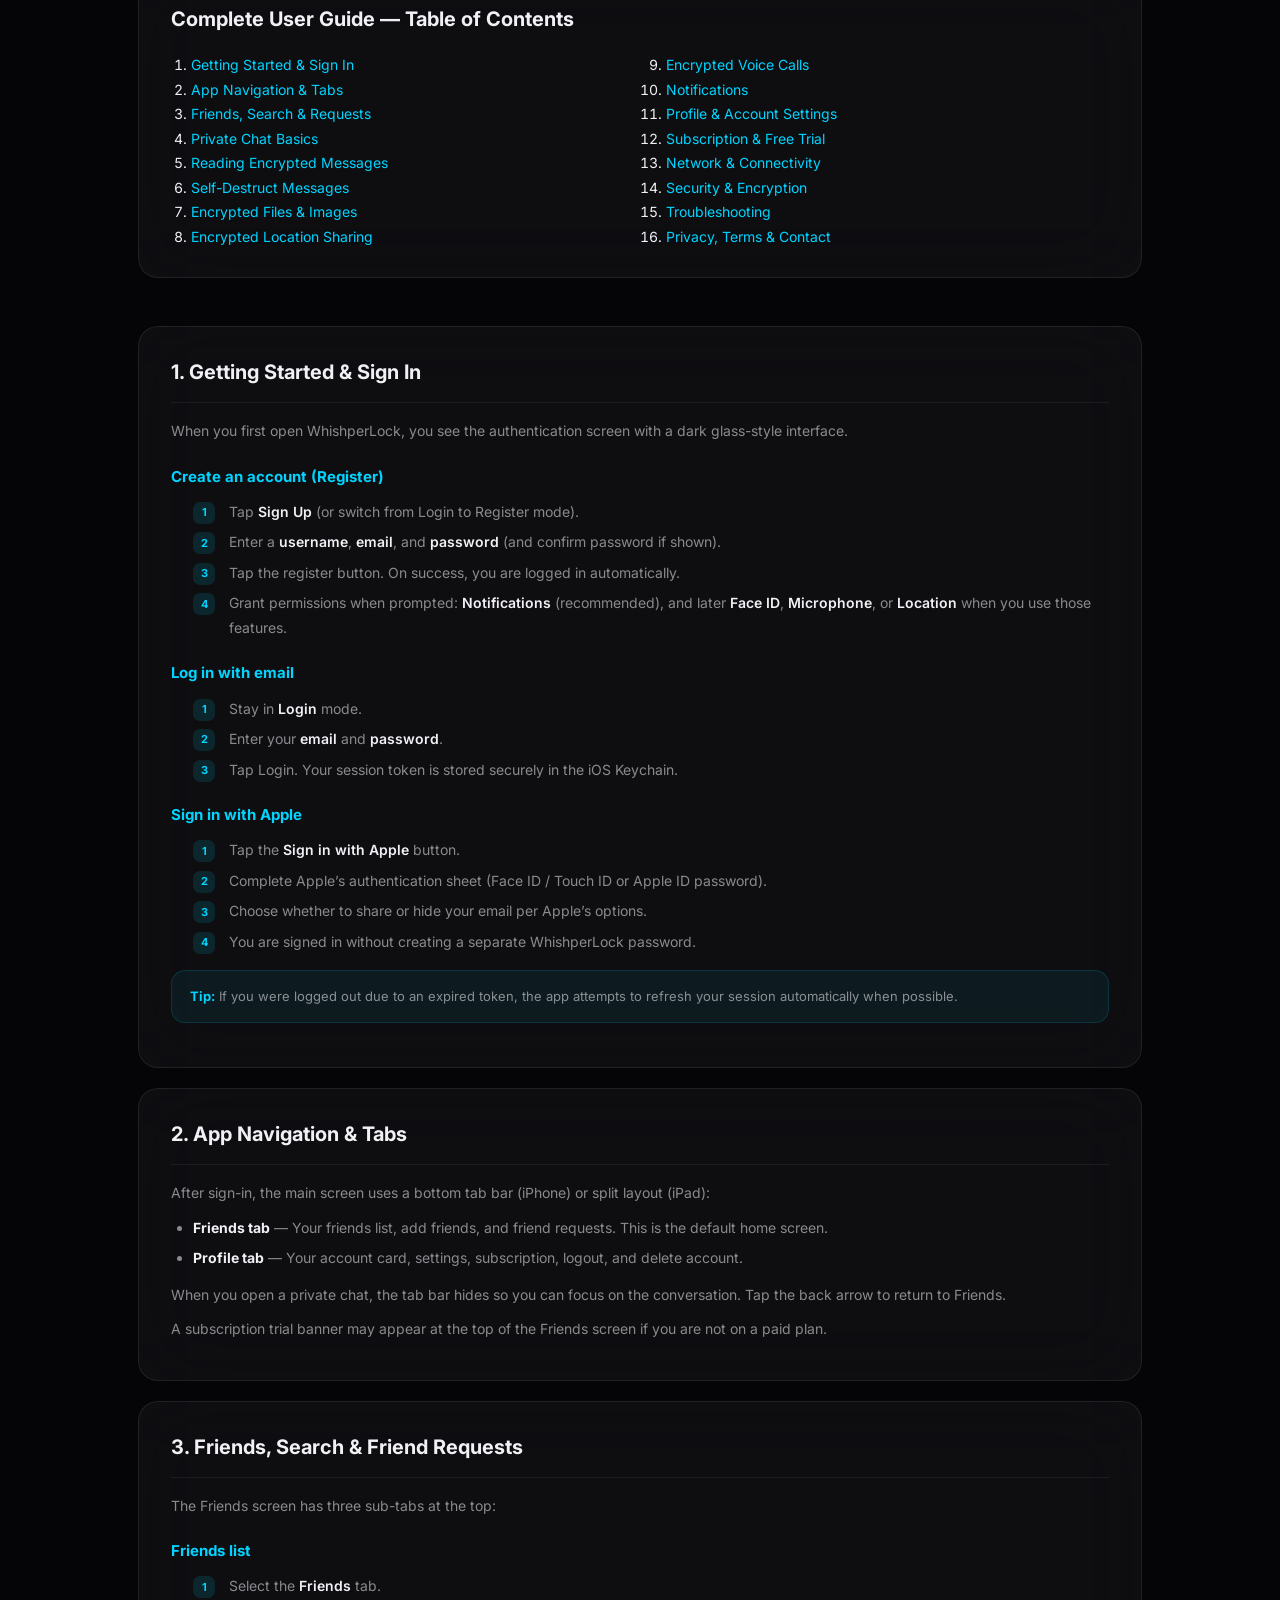
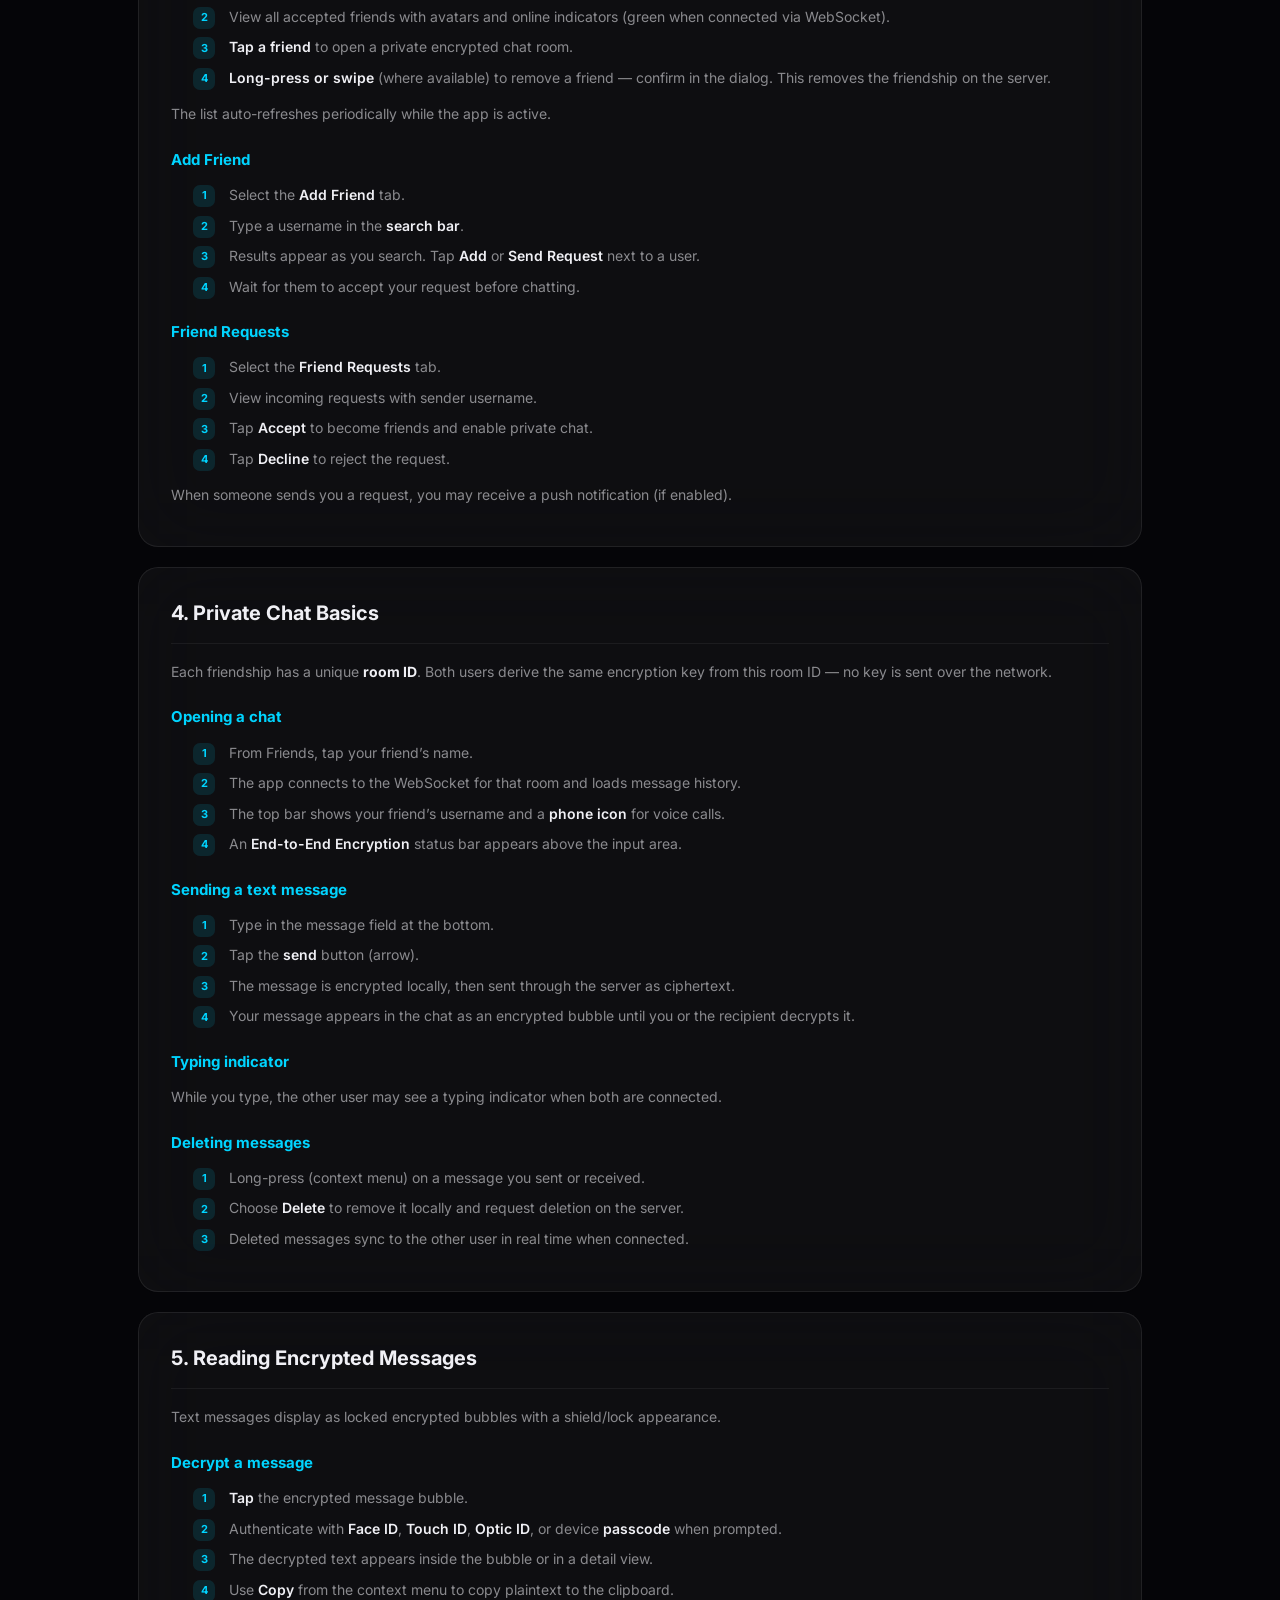
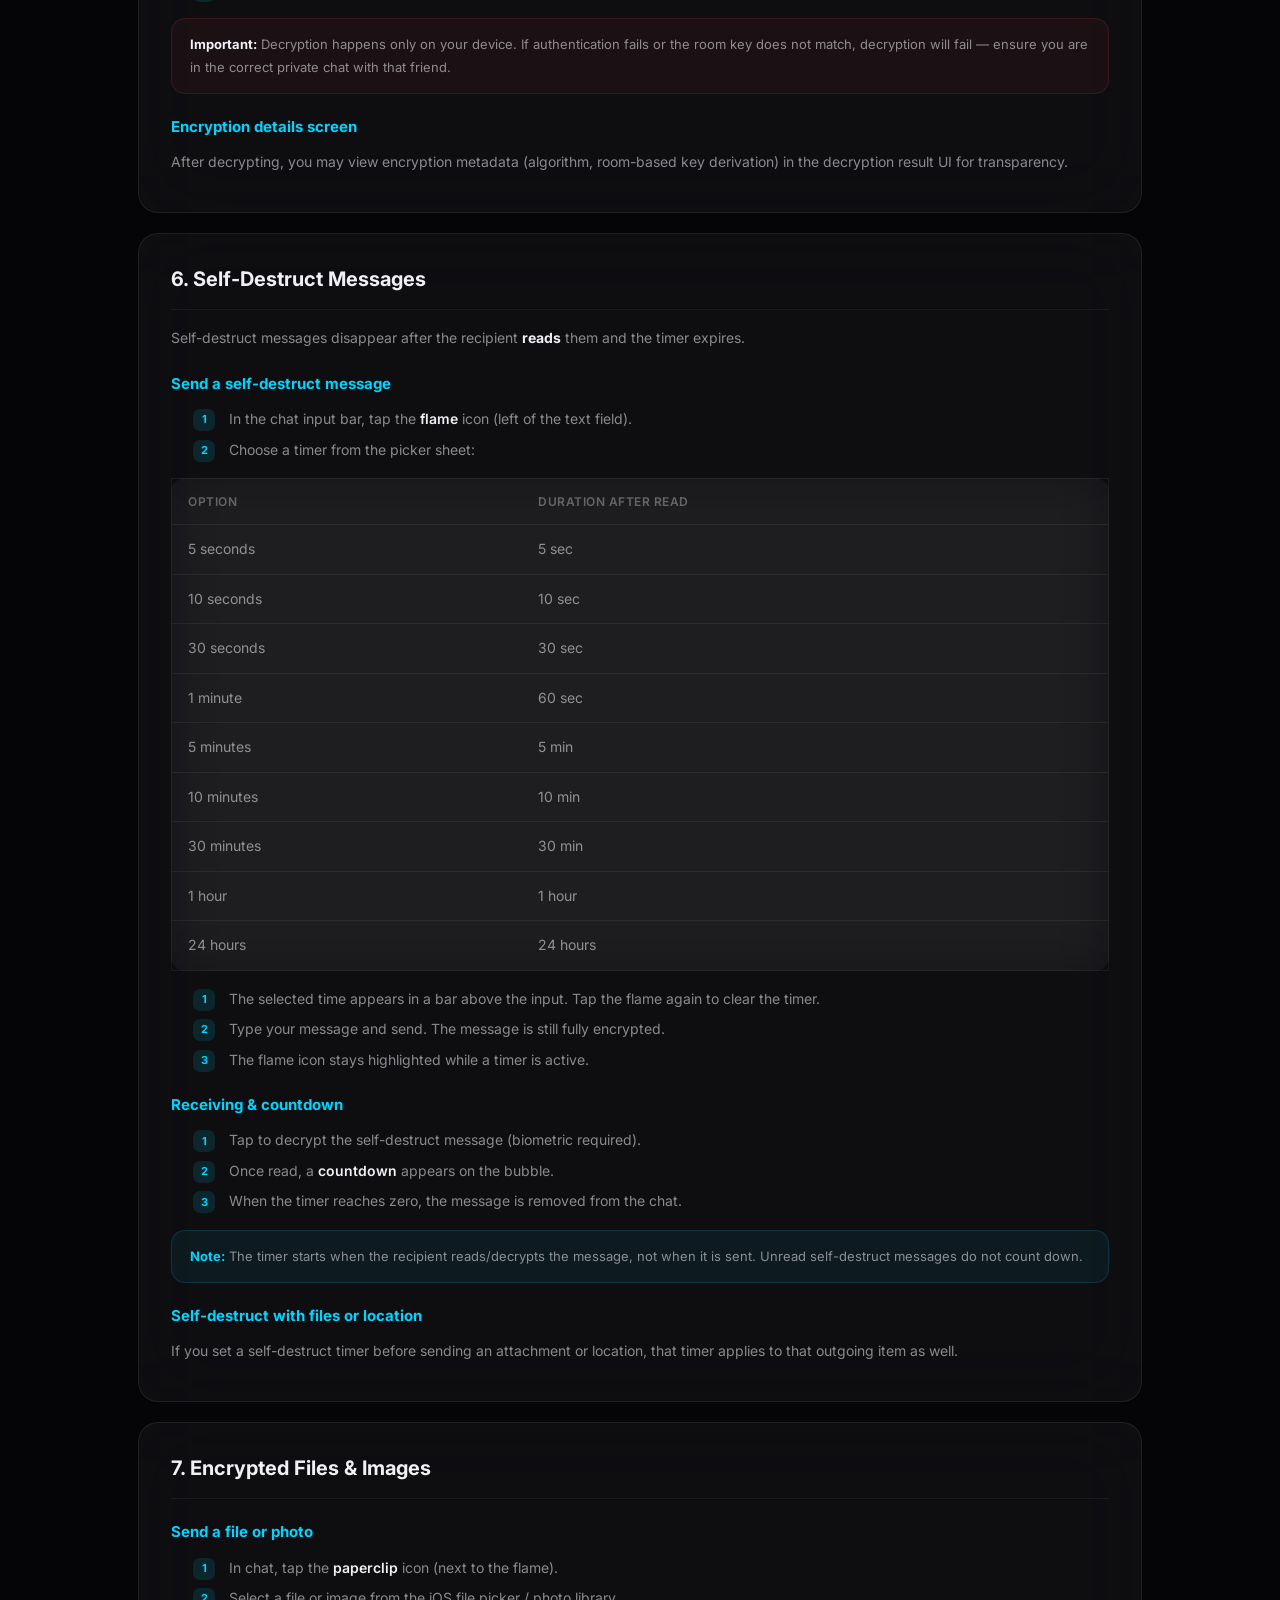
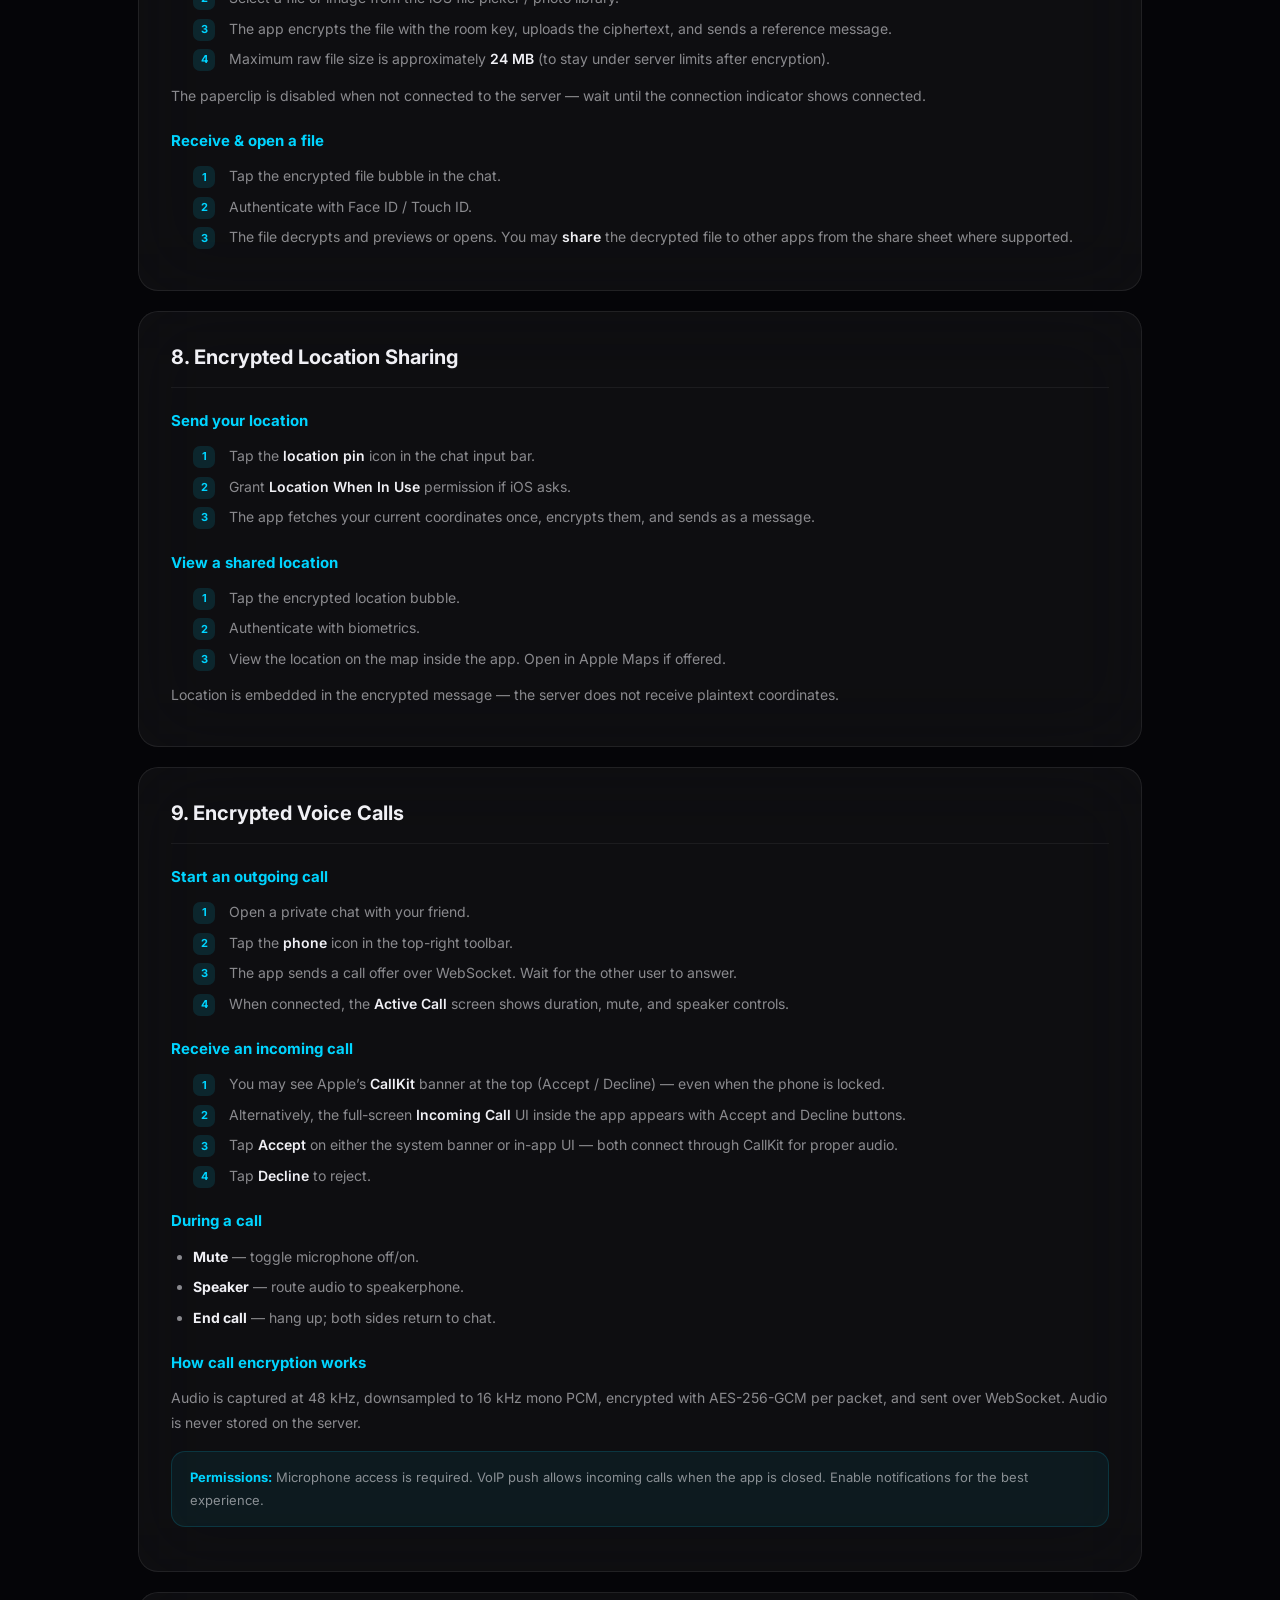
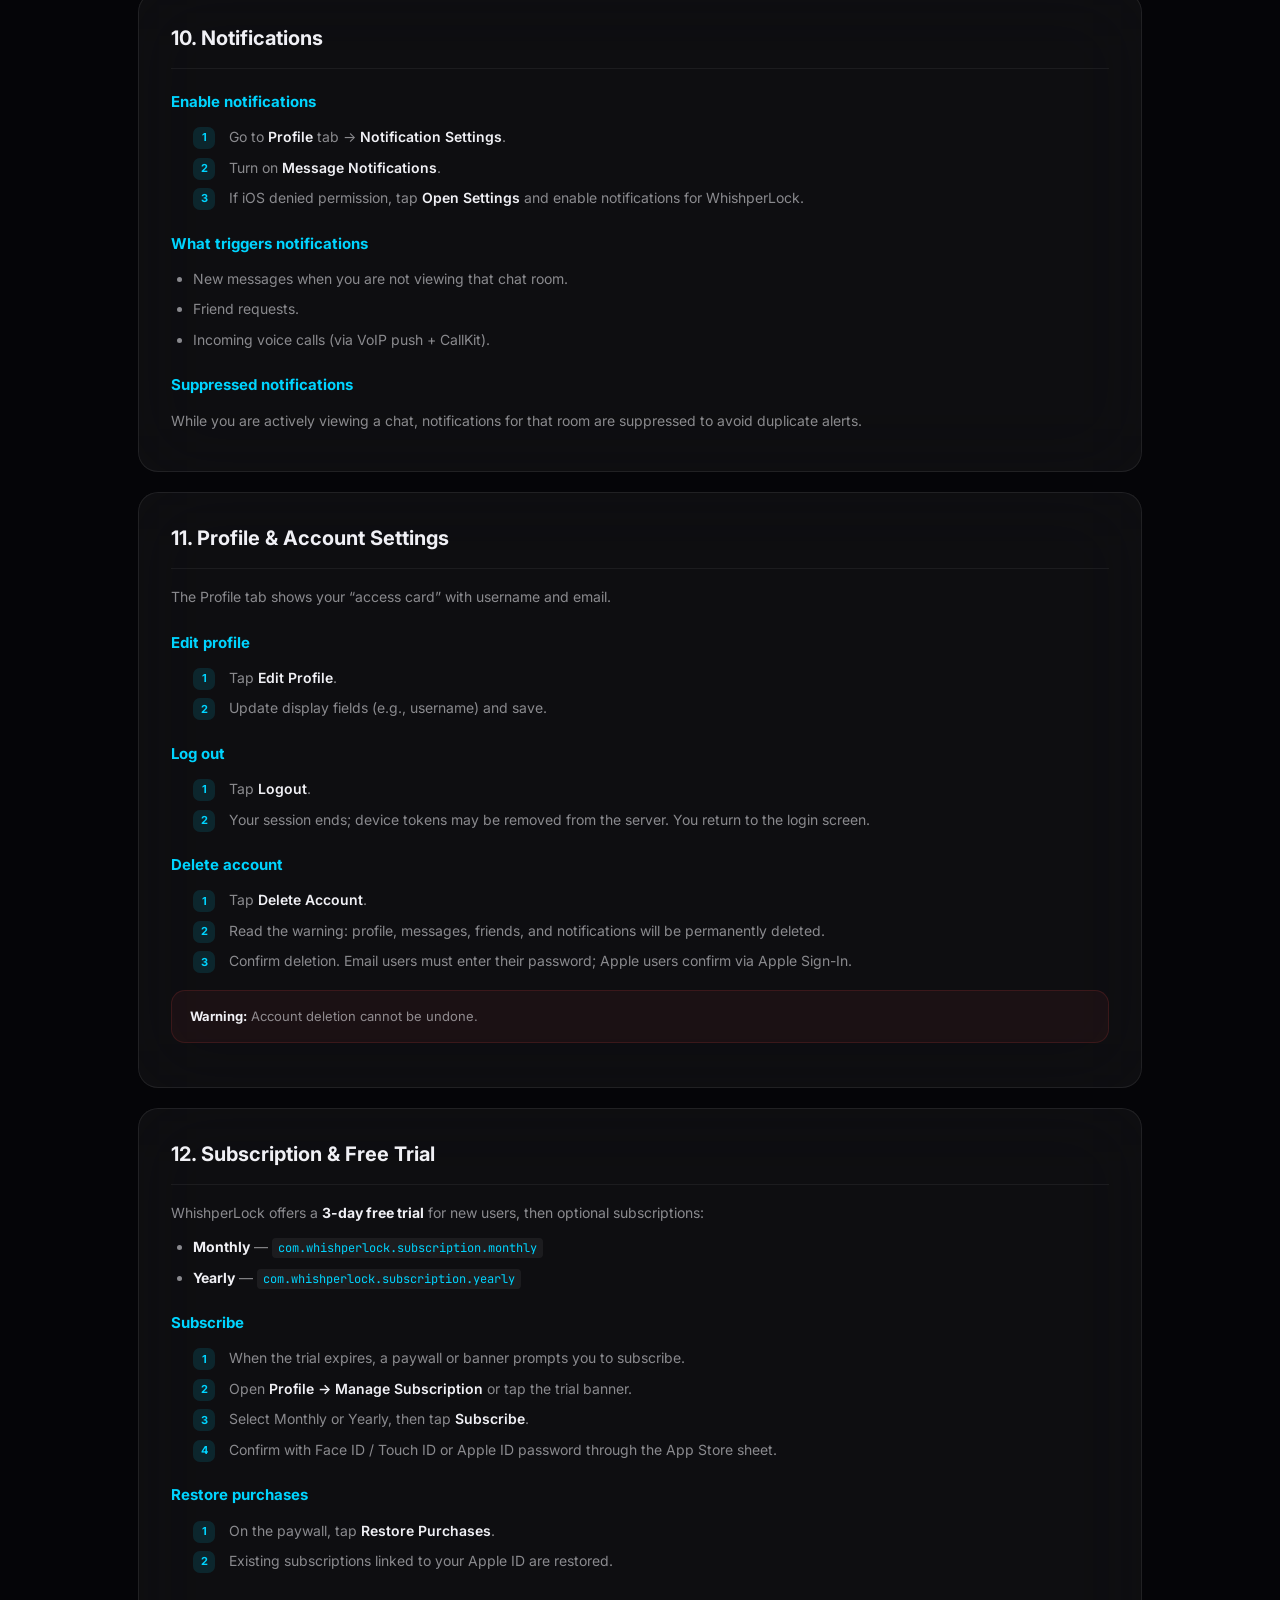
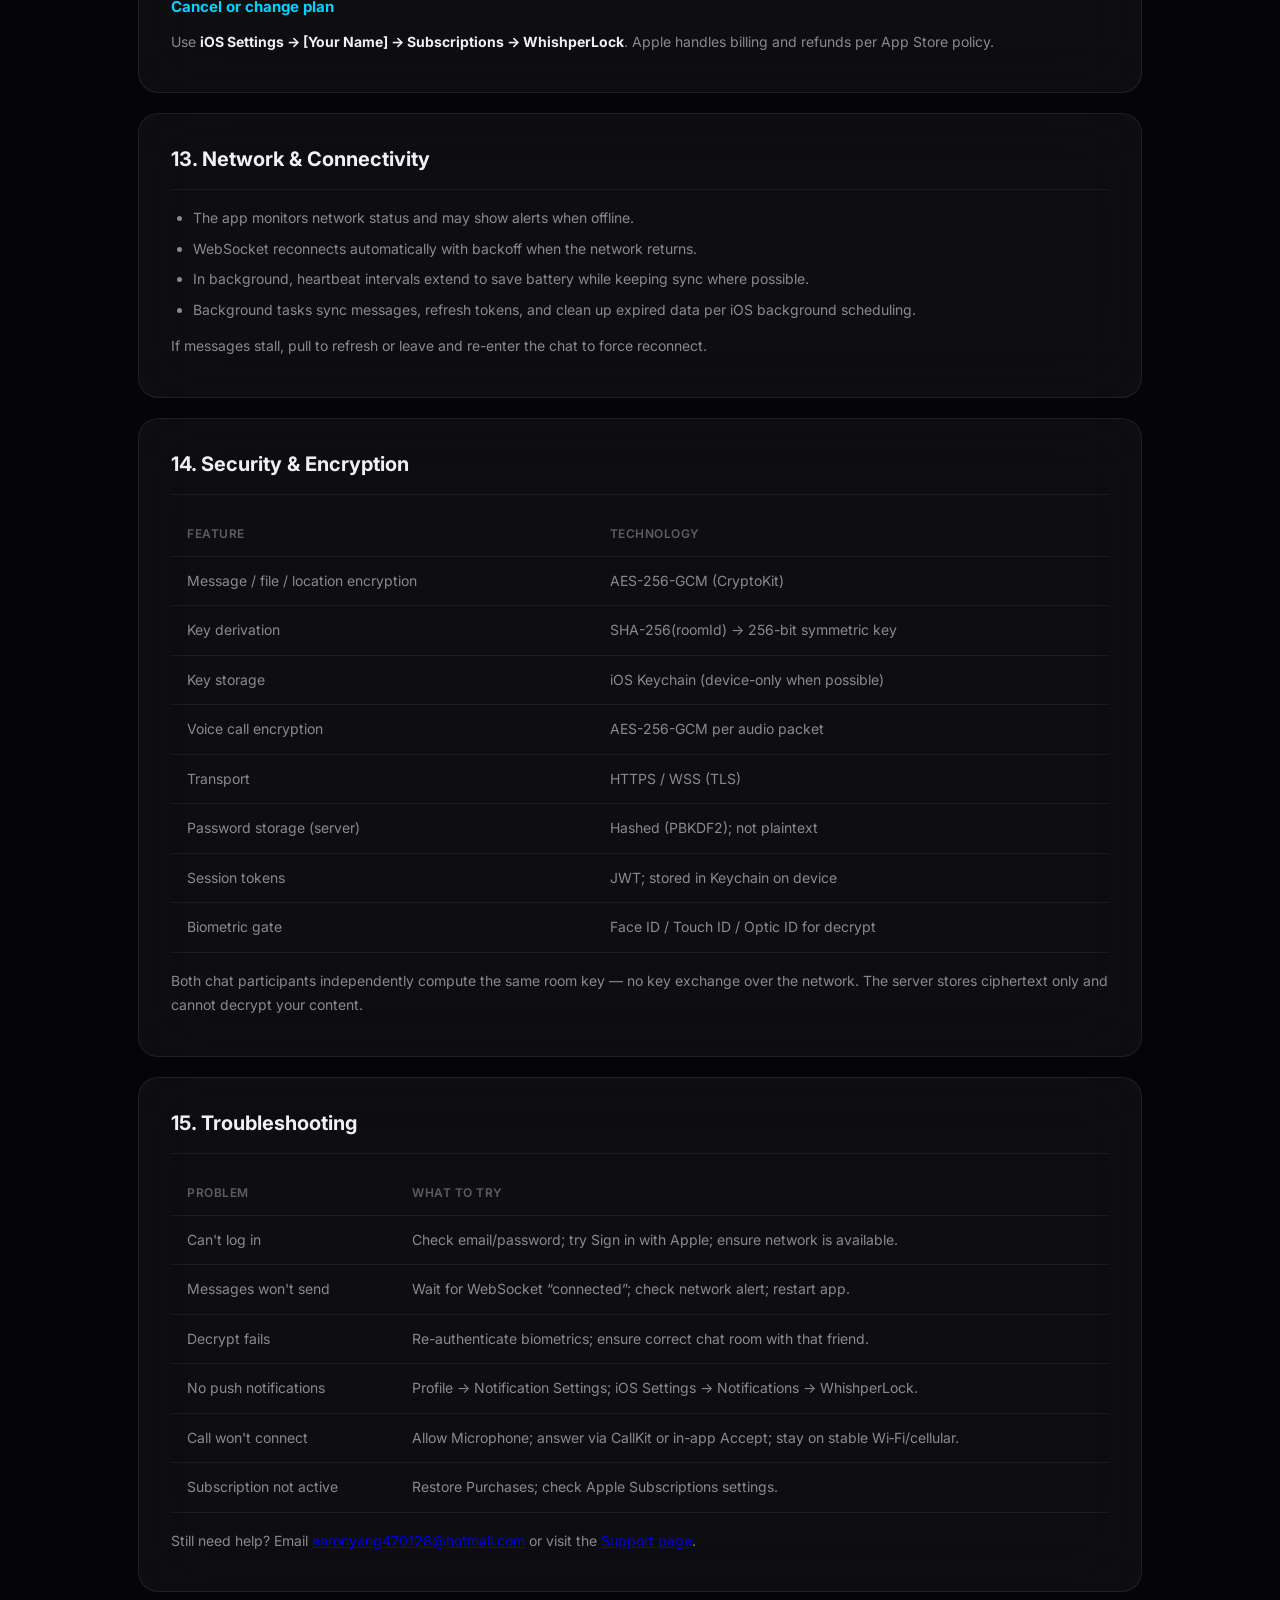
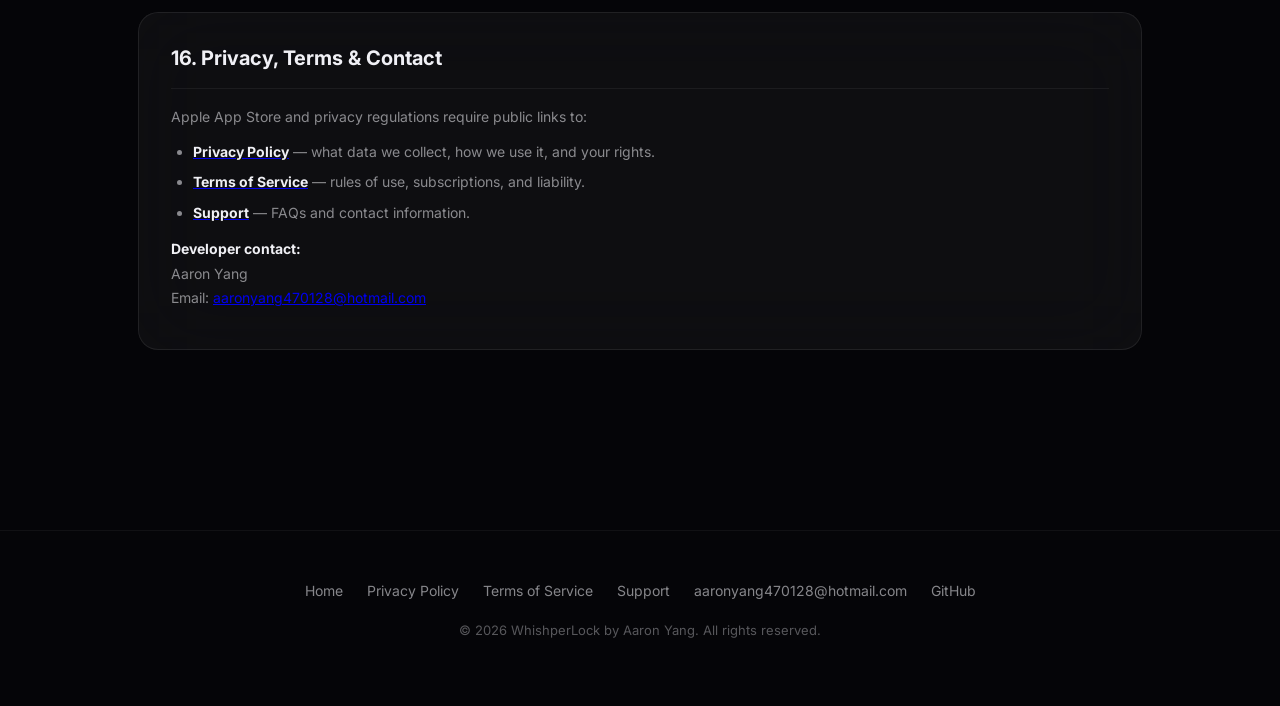
==== commit 78d118fe: "Add WhishperLock marketing site with user guide and legal pages. Publish GitHub Pages-ready docs wit" ====
--- a/docs/index.html
+++ b/docs/index.html
@@ -3,1169 +3,497 @@
 <head>
     <meta charset="UTF-8">
     <meta name="viewport" content="width=device-width, initial-scale=1.0">
-    <title>WhishperLock — Zero-Knowledge Encrypted Communication</title>
-    <style>
-        @import url('https://fonts.googleapis.com/css2?family=Inter:wght@300;400;500;600;700;800&family=JetBrains+Mono:wght@400;500&display=swap');
-
-        :root {
-            --bg-primary: #050508;
-            --bg-secondary: #0a0a10;
-            --glass-bg: rgba(255, 255, 255, 0.03);
-            --glass-border: rgba(255, 255, 255, 0.06);
-            --glass-highlight: rgba(255, 255, 255, 0.08);
-            --text-primary: #f0f0f5;
-            --text-secondary: rgba(240, 240, 245, 0.5);
-            --text-muted: rgba(240, 240, 245, 0.3);
-            --accent-cyan: #00d4ff;
-            --accent-purple: #a855f7;
-            --accent-green: #22c55e;
-            --accent-blue: #3b82f6;
-            --accent-red: #ef4444;
-            --accent-amber: #f59e0b;
-        }
-
-        * {
-            margin: 0;
-            padding: 0;
-            box-sizing: border-box;
-        }
-
-        html {
-            scroll-behavior: smooth;
-        }
-
-        body {
-            font-family: 'Inter', -apple-system, BlinkMacSystemFont, sans-serif;
-            background: var(--bg-primary);
-            color: var(--text-primary);
-            line-height: 1.7;
-            overflow-x: hidden;
-        }
-
-        /* Animated background grid */
-        .bg-grid {
-            position: fixed;
-            top: 0; left: 0; right: 0; bottom: 0;
-            background-image:
-                linear-gradient(rgba(255,255,255,0.015) 1px, transparent 1px),
-                linear-gradient(90deg, rgba(255,255,255,0.015) 1px, transparent 1px);
-            background-size: 60px 60px;
-            z-index: 0;
-            pointer-events: none;
-        }
-
-        .bg-glow {
-            position: fixed;
-            width: 600px;
-            height: 600px;
-            border-radius: 50%;
-            filter: blur(150px);
-            opacity: 0.15;
-            pointer-events: none;
-            z-index: 0;
-        }
-
-        .bg-glow-1 {
-            top: -200px;
-            right: -100px;
-            background: var(--accent-cyan);
-        }
-
-        .bg-glow-2 {
-            bottom: -200px;
-            left: -200px;
-            background: var(--accent-purple);
-        }
-
-        .bg-glow-3 {
-            top: 50%;
-            left: 50%;
-            transform: translate(-50%, -50%);
-            background: var(--accent-blue);
-            opacity: 0.06;
-            width: 800px;
-            height: 800px;
-        }
-
-        /* Glass Card */
-        .glass {
-            background: var(--glass-bg);
-            border: 1px solid var(--glass-border);
-            border-radius: 20px;
-            backdrop-filter: blur(40px);
-            -webkit-backdrop-filter: blur(40px);
-        }
-
-        .glass-strong {
-            background: rgba(255, 255, 255, 0.05);
-            border: 1px solid rgba(255, 255, 255, 0.08);
-            border-radius: 16px;
-            backdrop-filter: blur(60px);
-            -webkit-backdrop-filter: blur(60px);
-        }
-
-        .glass-inner {
-            background: rgba(255, 255, 255, 0.02);
-            border: 1px solid rgba(255, 255, 255, 0.04);
-            border-radius: 12px;
-        }
-
-        /* Navigation */
-        nav {
-            position: fixed;
-            top: 0;
-            left: 0;
-            right: 0;
-            z-index: 100;
-            padding: 16px 40px;
-            background: rgba(5, 5, 8, 0.8);
-            backdrop-filter: blur(30px);
-            -webkit-backdrop-filter: blur(30px);
-            border-bottom: 1px solid rgba(255, 255, 255, 0.04);
-        }
-
-        nav .nav-inner {
-            max-width: 1200px;
-            margin: 0 auto;
-            display: flex;
-            align-items: center;
-            justify-content: space-between;
-        }
-
-        .logo {
-            display: flex;
-            align-items: center;
-            gap: 12px;
-            text-decoration: none;
-            color: var(--text-primary);
-        }
-
-        .logo-icon {
-            width: 36px;
-            height: 36px;
-            border-radius: 10px;
-            background: linear-gradient(135deg, var(--accent-cyan), var(--accent-blue));
-            display: flex;
-            align-items: center;
-            justify-content: center;
-            font-size: 18px;
-        }
-
-        .logo-text {
-            font-size: 20px;
-            font-weight: 700;
-            letter-spacing: -0.5px;
-        }
-
-        .nav-links {
-            display: flex;
-            gap: 32px;
-            list-style: none;
-        }
-
-        .nav-links a {
-            color: var(--text-secondary);
-            text-decoration: none;
-            font-size: 14px;
-            font-weight: 500;
-            transition: color 0.3s;
-        }
-
-        .nav-links a:hover {
-            color: var(--text-primary);
-        }
-
-        /* Sections */
-        section {
-            position: relative;
-            z-index: 1;
-            max-width: 1200px;
-            margin: 0 auto;
-            padding: 0 40px;
-        }
-
-        /* Hero */
-        .hero {
-            min-height: 100vh;
-            display: flex;
-            flex-direction: column;
-            justify-content: center;
-            align-items: center;
-            text-align: center;
-            padding-top: 80px;
-        }
-
-        .hero-badge {
-            display: inline-flex;
-            align-items: center;
-            gap: 8px;
-            padding: 6px 16px 6px 8px;
-            border-radius: 100px;
-            background: rgba(34, 197, 94, 0.08);
-            border: 1px solid rgba(34, 197, 94, 0.15);
-            font-size: 13px;
-            color: var(--accent-green);
-            font-weight: 500;
-            margin-bottom: 32px;
-        }
-
-        .hero-badge .dot {
-            width: 8px;
-            height: 8px;
-            border-radius: 50%;
-            background: var(--accent-green);
-            animation: pulse 2s infinite;
-        }
-
-        @keyframes pulse {
-            0%, 100% { opacity: 1; }
-            50% { opacity: 0.4; }
-        }
-
-        .hero h1 {
-            font-size: clamp(48px, 7vw, 88px);
-            font-weight: 800;
-            letter-spacing: -3px;
-            line-height: 1.05;
-            margin-bottom: 24px;
-        }
-
-        .hero h1 .gradient {
-            background: linear-gradient(135deg, var(--accent-cyan), var(--accent-blue), var(--accent-purple));
-            -webkit-background-clip: text;
-            -webkit-text-fill-color: transparent;
-            background-clip: text;
-        }
-
-        .hero .subtitle {
-            font-size: 20px;
-            color: var(--text-secondary);
-            max-width: 600px;
-            margin: 0 auto 48px;
-            font-weight: 300;
-            line-height: 1.6;
-        }
-
-        .hero-features {
-            display: flex;
-            gap: 16px;
-            flex-wrap: wrap;
-            justify-content: center;
-            margin-bottom: 64px;
-        }
-
-        .hero-feature-tag {
-            display: flex;
-            align-items: center;
-            gap: 6px;
-            padding: 8px 16px;
-            border-radius: 100px;
-            font-size: 13px;
-            font-weight: 500;
-            color: var(--text-secondary);
-        }
-
-        .hero-feature-tag svg {
-            width: 14px;
-            height: 14px;
-        }
-
-        /* Architecture Flow */
-        .flow-section {
-            padding-top: 120px;
-            padding-bottom: 80px;
-        }
-
-        .section-label {
-            display: inline-flex;
-            align-items: center;
-            gap: 8px;
-            font-size: 12px;
-            font-weight: 600;
-            text-transform: uppercase;
-            letter-spacing: 2px;
-            color: var(--accent-cyan);
-            margin-bottom: 16px;
-        }
-
-        .section-label::before {
-            content: '';
-            display: block;
-            width: 20px;
-            height: 1px;
-            background: var(--accent-cyan);
-        }
-
-        .section-title {
-            font-size: clamp(32px, 4vw, 48px);
-            font-weight: 700;
-            letter-spacing: -1.5px;
-            margin-bottom: 16px;
-        }
-
-        .section-desc {
-            font-size: 17px;
-            color: var(--text-secondary);
-            max-width: 640px;
-            margin-bottom: 64px;
-            font-weight: 300;
-        }
-
-        /* Message Encryption Flow */
-        .flow-diagram {
-            display: flex;
-            align-items: center;
-            justify-content: center;
-            gap: 12px;
-            flex-wrap: wrap;
-            margin-bottom: 80px;
-        }
-
-        .flow-step {
-            display: flex;
-            flex-direction: column;
-            align-items: center;
-            gap: 8px;
-            padding: 20px 24px;
-            min-width: 130px;
-            text-align: center;
-        }
-
-        .flow-step-icon {
-            width: 48px;
-            height: 48px;
-            border-radius: 14px;
-            display: flex;
-            align-items: center;
-            justify-content: center;
-            font-size: 22px;
-            margin-bottom: 4px;
-        }
-
-        .flow-step-label {
-            font-size: 12px;
-            font-weight: 600;
-            color: var(--text-primary);
-        }
-
-        .flow-step-sub {
-            font-size: 10px;
-            color: var(--text-muted);
-        }
-
-        .flow-arrow {
-            color: var(--text-muted);
-            font-size: 20px;
-            flex-shrink: 0;
-        }
-
-        /* Encryption Detail Cards */
-        .enc-grid {
-            display: grid;
-            grid-template-columns: repeat(auto-fit, minmax(340px, 1fr));
-            gap: 24px;
-            margin-bottom: 120px;
-        }
-
-        .enc-card {
-            padding: 32px;
-        }
-
-        .enc-card-header {
-            display: flex;
-            align-items: center;
-            gap: 14px;
-            margin-bottom: 20px;
-        }
-
-        .enc-card-icon {
-            width: 44px;
-            height: 44px;
-            border-radius: 12px;
-            display: flex;
-            align-items: center;
-            justify-content: center;
-            font-size: 20px;
-            flex-shrink: 0;
-        }
-
-        .enc-card-title {
-            font-size: 18px;
-            font-weight: 600;
-        }
-
-        .enc-card p {
-            color: var(--text-secondary);
-            font-size: 14px;
-            line-height: 1.7;
-        }
-
-        .enc-card .tech-tag {
-            display: inline-block;
-            padding: 4px 10px;
-            border-radius: 6px;
-            font-size: 11px;
-            font-weight: 600;
-            font-family: 'JetBrains Mono', monospace;
-            margin-top: 16px;
-            margin-right: 6px;
-        }
-
-        /* Audio Pipeline */
-        .pipeline-section {
-            padding-bottom: 120px;
-        }
-
-        .pipeline-steps {
-            display: flex;
-            flex-direction: column;
-            gap: 2px;
-            max-width: 700px;
-        }
-
-        .pipeline-step {
-            display: flex;
-            align-items: center;
-            gap: 20px;
-            padding: 20px 28px;
-            position: relative;
-        }
-
-        .pipeline-step-num {
-            width: 36px;
-            height: 36px;
-            border-radius: 10px;
-            background: rgba(0, 212, 255, 0.08);
-            border: 1px solid rgba(0, 212, 255, 0.15);
-            display: flex;
-            align-items: center;
-            justify-content: center;
-            font-size: 14px;
-            font-weight: 700;
-            color: var(--accent-cyan);
-            flex-shrink: 0;
-        }
-
-        .pipeline-step-content {
-            flex: 1;
-        }
-
-        .pipeline-step-title {
-            font-size: 15px;
-            font-weight: 600;
-            margin-bottom: 2px;
-        }
-
-        .pipeline-step-desc {
-            font-size: 13px;
-            color: var(--text-muted);
-            font-family: 'JetBrains Mono', monospace;
-        }
-
-        .pipeline-connector {
-            width: 2px;
-            height: 20px;
-            background: linear-gradient(to bottom, rgba(0,212,255,0.15), rgba(0,212,255,0.03));
-            margin-left: 46px;
-        }
-
-        /* Key Exchange */
-        .key-section {
-            padding-bottom: 120px;
-        }
-
-        .key-card {
-            padding: 40px;
-            max-width: 800px;
-        }
-
-        .key-card h3 {
-            font-size: 22px;
-            font-weight: 700;
-            margin-bottom: 24px;
-            letter-spacing: -0.5px;
-        }
-
-        .key-visual {
-            display: flex;
-            align-items: center;
-            justify-content: space-between;
-            gap: 16px;
-            margin-bottom: 32px;
-            flex-wrap: wrap;
-        }
-
-        .key-user {
-            display: flex;
-            flex-direction: column;
-            align-items: center;
-            gap: 8px;
-            padding: 20px 28px;
-        }
-
-        .key-user-avatar {
-            width: 56px;
-            height: 56px;
-            border-radius: 16px;
-            background: rgba(255,255,255,0.05);
-            display: flex;
-            align-items: center;
-            justify-content: center;
-            font-size: 24px;
-        }
-
-        .key-user-label {
-            font-size: 13px;
-            font-weight: 600;
-        }
-
-        .key-center {
-            display: flex;
-            flex-direction: column;
-            align-items: center;
-            gap: 8px;
-        }
-
-        .key-derivation {
-            padding: 16px 24px;
-            text-align: center;
-        }
-
-        .key-derivation-code {
-            font-family: 'JetBrains Mono', monospace;
-            font-size: 12px;
-            color: var(--accent-cyan);
-            margin-top: 8px;
-        }
-
-        .key-derivation-label {
-            font-size: 11px;
-            color: var(--text-muted);
-            margin-top: 4px;
-        }
-
-        /* No Data Policy */
-        .no-data-section {
-            padding-bottom: 120px;
-        }
-
-        .no-data-grid {
-            display: grid;
-            grid-template-columns: repeat(3, 1fr);
-            gap: 24px;
-        }
-
-        .no-data-card {
-            padding: 28px;
-            text-align: center;
-        }
-
-        .no-data-icon {
-            font-size: 32px;
-            margin-bottom: 16px;
-        }
-
-        .no-data-card h4 {
-            font-size: 16px;
-            font-weight: 600;
-            margin-bottom: 8px;
-        }
-
-        .no-data-card p {
-            font-size: 13px;
-            color: var(--text-secondary);
-            line-height: 1.6;
-        }
-
-        .no-data-card .strike {
-            text-decoration: line-through;
-            color: var(--accent-red);
-            opacity: 0.6;
-        }
-
-        /* Spec Table */
-        .spec-section {
-            padding-bottom: 120px;
-        }
-
-        .spec-table {
-            width: 100%;
-            border-collapse: separate;
-            border-spacing: 0;
-            overflow: hidden;
-        }
-
-        .spec-table th {
-            text-align: left;
-            padding: 14px 24px;
-            font-size: 11px;
-            font-weight: 700;
-            text-transform: uppercase;
-            letter-spacing: 1.5px;
-            color: var(--text-muted);
-            border-bottom: 1px solid var(--glass-border);
-        }
-
-        .spec-table td {
-            padding: 16px 24px;
-            font-size: 14px;
-            border-bottom: 1px solid rgba(255,255,255,0.02);
-        }
-
-        .spec-table td:first-child {
-            font-weight: 600;
-            color: var(--text-primary);
-        }
-
-        .spec-table td:last-child {
-            color: var(--text-secondary);
-            font-family: 'JetBrains Mono', monospace;
-            font-size: 13px;
-        }
-
-        .spec-table tr:hover td {
-            background: rgba(255,255,255,0.02);
-        }
-
-        .spec-badge {
-            display: inline-block;
-            padding: 3px 10px;
-            border-radius: 6px;
-            font-size: 11px;
-            font-weight: 600;
-            font-family: 'JetBrains Mono', monospace;
-        }
-
-        /* Footer */
-        footer {
-            position: relative;
-            z-index: 1;
-            text-align: center;
-            padding: 60px 40px;
-            border-top: 1px solid var(--glass-border);
-        }
-
-        footer p {
-            font-size: 13px;
-            color: var(--text-muted);
-        }
-
-        footer .footer-links {
-            display: flex;
-            gap: 24px;
-            justify-content: center;
-            margin-bottom: 16px;
-        }
-
-        footer .footer-links a {
-            color: var(--text-secondary);
-            text-decoration: none;
-            font-size: 13px;
-            font-weight: 500;
-            transition: color 0.3s;
-        }
-
-        footer .footer-links a:hover {
-            color: var(--text-primary);
-        }
-
-        /* Responsive */
-        @media (max-width: 768px) {
-            nav { padding: 12px 20px; }
-            .nav-links { display: none; }
-            section { padding: 0 20px; }
-            .hero h1 { letter-spacing: -1.5px; }
-            .hero .subtitle { font-size: 16px; }
-            .enc-grid { grid-template-columns: 1fr; }
-            .no-data-grid { grid-template-columns: 1fr; }
-            .flow-diagram { gap: 8px; }
-            .flow-step { padding: 14px 16px; min-width: 100px; }
-            .key-visual { flex-direction: column; }
-            .spec-table { font-size: 12px; }
-            .spec-table th, .spec-table td { padding: 10px 14px; }
-        }
-
-        /* Animations */
-        .fade-up {
-            opacity: 0;
-            transform: translateY(30px);
-            transition: opacity 0.8s ease, transform 0.8s ease;
-        }
-
-        .fade-up.visible {
-            opacity: 1;
-            transform: translateY(0);
-        }
-
-        /* Scrollbar */
-        ::-webkit-scrollbar {
-            width: 6px;
-        }
-        ::-webkit-scrollbar-track {
-            background: transparent;
-        }
-        ::-webkit-scrollbar-thumb {
-            background: rgba(255,255,255,0.1);
-            border-radius: 3px;
-        }
-    </style>
+    <meta name="description" content="WhishperLock — End-to-end encrypted messaging, voice calls, self-destruct messages, and secure file sharing for iOS.">
+    <title>WhishperLock — Secure Encrypted Messaging for iOS</title>
+    <link rel="stylesheet" href="css/site.css">
 </head>
 <body>
-
 <div class="bg-grid"></div>
 <div class="bg-glow bg-glow-1"></div>
 <div class="bg-glow bg-glow-2"></div>
-<div class="bg-glow bg-glow-3"></div>
-
-<!-- Navigation -->
+
 <nav>
     <div class="nav-inner">
-        <a href="#" class="logo">
-            <div class="logo-icon">&#x1F512;</div>
-            <span class="logo-text">WhishperLock</span>
-        </a>
+        <a href="index.html" class="logo"><span class="logo-icon">🔒</span> WhishperLock</a>
         <ul class="nav-links">
-            <li><a href="#encryption">Encryption</a></li>
-            <li><a href="#audio">Voice Calls</a></li>
-            <li><a href="#keys">Key Management</a></li>
-            <li><a href="#privacy">Privacy</a></li>
-            <li><a href="#specs">Specs</a></li>
+            <li><a href="#overview">Overview</a></li>
+            <li><a href="#guide">User Guide</a></li>
+            <li><a href="#security">Security</a></li>
+            <li><a href="support.html">Support</a></li>
+            <li><a href="privacy-policy.html">Privacy</a></li>
+            <li><a href="terms-of-service.html">Terms</a></li>
         </ul>
     </div>
 </nav>
 
-<!-- Hero -->
-<section class="hero">
-    <div class="fade-up">
-        <div class="hero-badge">
-            <span class="dot"></span>
-            Open Source &middot; Fully Encrypted
-        </div>
-
-        <h1>
-            Speak Freely.<br>
-            <span class="gradient">Leave No Trace.</span>
-        </h1>
-
-        <p class="subtitle">
-            WhishperLock is a zero-knowledge encrypted messaging and voice calling app. 
-            Your messages and calls are encrypted on your device before they leave. 
-            The server never sees plaintext. Ever.
-        </p>
-
-        <div class="hero-features">
-            <div class="hero-feature-tag glass-inner">
-                <svg viewBox="0 0 24 24" fill="none" stroke="currentColor" stroke-width="2"><rect x="3" y="11" width="18" height="11" rx="2"/><path d="M7 11V7a5 5 0 0110 0v4"/></svg>
-                AES-256-GCM
-            </div>
-            <div class="hero-feature-tag glass-inner">
-                <svg viewBox="0 0 24 24" fill="none" stroke="currentColor" stroke-width="2"><path d="M12 1a3 3 0 00-3 3v8a3 3 0 006 0V4a3 3 0 00-3-3z"/><path d="M19 10v2a7 7 0 01-14 0v-2"/><line x1="12" y1="19" x2="12" y2="23"/></svg>
-                Encrypted Voice
-            </div>
-            <div class="hero-feature-tag glass-inner">
-                <svg viewBox="0 0 24 24" fill="none" stroke="currentColor" stroke-width="2"><circle cx="12" cy="12" r="10"/><path d="M12 6v6l4 2"/></svg>
-                Self-Destruct
-            </div>
-            <div class="hero-feature-tag glass-inner">
-                <svg viewBox="0 0 24 24" fill="none" stroke="currentColor" stroke-width="2"><path d="M12 22s8-4 8-10V5l-8-3-8 3v7c0 6 8 10 8 10z"/></svg>
-                Zero-Knowledge Server
-            </div>
-        </div>
-    </div>
-</section>
-
-<!-- Message Encryption -->
-<section id="encryption" class="flow-section">
-    <div class="fade-up">
-        <div class="section-label">Message Encryption</div>
-        <h2 class="section-title">How your messages are protected</h2>
-        <p class="section-desc">
-            Every message is encrypted with AES-256-GCM on your device before transmission. 
-            The server only stores and forwards ciphertext. Only you and the recipient can decrypt.
-        </p>
-    </div>
-
-    <!-- Message Flow Diagram -->
-    <div class="flow-diagram fade-up glass" style="padding: 32px;">
-        <div class="flow-step">
-            <div class="flow-step-icon" style="background: rgba(0,212,255,0.08); border: 1px solid rgba(0,212,255,0.15);">
-                &#x270D;&#xFE0F;
-            </div>
-            <div class="flow-step-label">Plaintext</div>
-            <div class="flow-step-sub">UTF-8 encoded</div>
-        </div>
-        <div class="flow-arrow">&#x2192;</div>
-        <div class="flow-step">
-            <div class="flow-step-icon" style="background: rgba(59,130,246,0.08); border: 1px solid rgba(59,130,246,0.15);">
-                &#x1F511;
-            </div>
-            <div class="flow-step-label">AES-256-GCM</div>
-            <div class="flow-step-sub">Encrypt + authenticate</div>
-        </div>
-        <div class="flow-arrow">&#x2192;</div>
-        <div class="flow-step">
-            <div class="flow-step-icon" style="background: rgba(168,85,247,0.08); border: 1px solid rgba(168,85,247,0.15);">
-                &#x1F4E6;
-            </div>
-            <div class="flow-step-label">Nonce + Ciphertext</div>
-            <div class="flow-step-sub">Combined binary</div>
-        </div>
-        <div class="flow-arrow">&#x2192;</div>
-        <div class="flow-step">
-            <div class="flow-step-icon" style="background: rgba(245,158,11,0.08); border: 1px solid rgba(245,158,11,0.15);">
-                &#x1F4DD;
-            </div>
-            <div class="flow-step-label">Base64</div>
-            <div class="flow-step-sub">Text-safe encoding</div>
-        </div>
-        <div class="flow-arrow">&#x2192;</div>
-        <div class="flow-step">
-            <div class="flow-step-icon" style="background: rgba(34,197,94,0.08); border: 1px solid rgba(34,197,94,0.15);">
-                &#x1F310;
-            </div>
-            <div class="flow-step-label">Server</div>
-            <div class="flow-step-sub">Stores ciphertext only</div>
-        </div>
-    </div>
-
-    <!-- Feature Cards -->
-    <div class="enc-grid fade-up">
-        <div class="enc-card glass">
-            <div class="enc-card-header">
-                <div class="enc-card-icon" style="background: rgba(0,212,255,0.08);">
-                    &#x1F512;
-                </div>
-                <div class="enc-card-title">AES-256-GCM Encryption</div>
-            </div>
-            <p>
-                Messages are encrypted using the AES-256-GCM authenticated encryption algorithm via Apple's 
-                CryptoKit framework. This provides both confidentiality (nobody can read the message) 
-                and authenticity (any tampering is detected).
-            </p>
-            <div>
-                <span class="tech-tag" style="background: rgba(0,212,255,0.08); color: var(--accent-cyan);">AES-256-GCM</span>
-                <span class="tech-tag" style="background: rgba(168,85,247,0.08); color: var(--accent-purple);">CryptoKit</span>
-                <span class="tech-tag" style="background: rgba(59,130,246,0.08); color: var(--accent-blue);">256-bit key</span>
-            </div>
-        </div>
-
-        <div class="enc-card glass">
-            <div class="enc-card-header">
-                <div class="enc-card-icon" style="background: rgba(168,85,247,0.08);">
-                    &#x23F1;&#xFE0F;
-                </div>
-                <div class="enc-card-title">Self-Destruct Messages</div>
-            </div>
-            <p>
-                Optional self-destructing messages are encrypted with the same AES-256-GCM pipeline, 
-                wrapped in a time-limited payload. Once the timer expires, the message is permanently 
-                removed from the device. The server never stores the decrypted content.
-            </p>
-            <div>
-                <span class="tech-tag" style="background: rgba(239,68,68,0.08); color: var(--accent-red);">Time-Limited</span>
-                <span class="tech-tag" style="background: rgba(34,197,94,0.08); color: var(--accent-green);">Client-Side</span>
-            </div>
-        </div>
-
-        <div class="enc-card glass">
-            <div class="enc-card-header">
-                <div class="enc-card-icon" style="background: rgba(34,197,94,0.08);">
-                    &#x1F6E1;&#xFE0F;
-                </div>
-                <div class="enc-card-title">Authenticated Encryption</div>
-            </div>
-            <p>
-                GCM mode provides built-in authentication tags. Every message includes a cryptographic 
-                signature that verifies the ciphertext has not been modified in transit. Any alteration 
-                &mdash; even a single bit &mdash; causes decryption to fail immediately.
-            </p>
-            <div>
-                <span class="tech-tag" style="background: rgba(245,158,11,0.08); color: var(--accent-amber);">GCM Auth Tag</span>
-                <span class="tech-tag" style="background: rgba(0,212,255,0.08); color: var(--accent-cyan);">Tamper-Proof</span>
-            </div>
-        </div>
-    </div>
-</section>
-
-<!-- Voice Call Encryption -->
-<section id="audio" class="pipeline-section">
-    <div class="fade-up">
-        <div class="section-label">Encrypted Voice Calls</div>
-        <h2 class="section-title">Real-time encrypted audio pipeline</h2>
-        <p class="section-desc">
-            Voice calls use the same AES-256-GCM encryption, applied to every audio packet in real-time. 
-            The server only forwards encrypted binary blobs &mdash; it cannot decode or record your voice.
-        </p>
-    </div>
-
-    <div class="pipeline-steps fade-up">
-        <div class="pipeline-step glass">
-            <div class="pipeline-step-num">1</div>
-            <div class="pipeline-step-content">
-                <div class="pipeline-step-title">Microphone Capture</div>
-                <div class="pipeline-step-desc">AVAudioEngine &middot; Float32 &middot; Native sample rate (48kHz)</div>
-            </div>
-        </div>
-        <div class="pipeline-connector"></div>
-
-        <div class="pipeline-step glass">
-            <div class="pipeline-step-num">2</div>
-            <div class="pipeline-step-content">
-                <div class="pipeline-step-title">Downsample to 16kHz</div>
-                <div class="pipeline-step-desc">Linear interpolation &middot; 48kHz &rarr; 16kHz &middot; ~640 samples/packet</div>
-            </div>
-        </div>
-        <div class="pipeline-connector"></div>
-
-        <div class="pipeline-step glass">
-            <div class="pipeline-step-num">3</div>
-            <div class="pipeline-step-content">
-                <div class="pipeline-step-title">Float32 &rarr; Int16 Conversion</div>
-                <div class="pipeline-step-desc">PCM quantization &middot; [-1.0, 1.0] &rarr; [-32767, 32767]</div>
-            </div>
-        </div>
-        <div class="pipeline-connector"></div>
-
-        <div class="pipeline-step glass">
-            <div class="pipeline-step-num">4</div>
-            <div class="pipeline-step-content">
-                <div class="pipeline-step-title">AES-256-GCM Encryption</div>
-                <div class="pipeline-step-desc">Unique nonce per packet &middot; Room-specific symmetric key</div>
-            </div>
-        </div>
-        <div class="pipeline-connector"></div>
-
-        <div class="pipeline-step glass">
-            <div class="pipeline-step-num">5</div>
-            <div class="pipeline-step-content">
-                <div class="pipeline-step-title">Base64 Encoding</div>
-                <div class="pipeline-step-desc">Nonce + Ciphertext + Auth Tag &rarr; Base64 string</div>
-            </div>
-        </div>
-        <div class="pipeline-connector"></div>
-
-        <div class="pipeline-step glass">
-            <div class="pipeline-step-num">6</div>
-            <div class="pipeline-step-content">
-                <div class="pipeline-step-title">WebSocket Transmission</div>
-                <div class="pipeline-step-desc">JSON payload &middot; ~25 packets/sec &middot; Encrypted end-to-end</div>
-            </div>
-        </div>
-    </div>
-</section>
-
-<!-- Key Management -->
-<section id="keys" class="key-section">
-    <div class="fade-up">
-        <div class="section-label">Key Management</div>
-        <h2 class="section-title">Deterministic room-based key derivation</h2>
-        <p class="section-desc">
-            Each chat room has a unique 256-bit encryption key derived from the room ID. 
-            Both participants derive the same key independently &mdash; no key exchange over the network.
-        </p>
-    </div>
-
-    <div class="key-card glass fade-up">
-        <h3>Key Derivation Process</h3>
-        <div class="key-visual">
-            <div class="key-user glass-strong">
-                <div class="key-user-avatar">&#x1F464;</div>
-                <div class="key-user-label">User A</div>
-            </div>
-
-            <div class="key-center">
-                <div style="font-size: 20px; color: var(--text-muted);">&#x2194;</div>
-                <div class="key-derivation glass-inner">
-                    <div class="key-derivation-code">SHA-256(roomId)</div>
-                    <div class="key-derivation-label">Deterministic derivation</div>
-                </div>
-                <div style="font-size: 20px; color: var(--text-muted);">&#x2194;</div>
-            </div>
-
-            <div class="key-user glass-strong">
-                <div class="key-user-avatar">&#x1F464;</div>
-                <div class="key-user-label">User B</div>
-            </div>
-        </div>
-
-        <div class="glass-inner" style="padding: 20px 24px;">
-            <div style="font-size: 13px; color: var(--text-secondary); line-height: 1.8;">
-                <p style="margin-bottom: 12px;">
-                    Both users independently compute the same symmetric key using:
-                </p>
-                <ol style="padding-left: 20px; margin-bottom: 12px;">
-                    <li>The room ID is converted to UTF-8 bytes</li>
-                    <li>SHA-256 hash produces a 256-bit digest</li>
-                    <li>The hash becomes the AES-256 symmetric key</li>
-                    <li>Key is stored in the iOS Keychain (<code style="color: var(--accent-cyan); font-family: 'JetBrains Mono', monospace; font-size: 12px;">kSecAttrAccessibleWhenUnlockedThisDeviceOnly</code>)</li>
-                </ol>
-                <p>
-                    No key is ever transmitted over the network. Both parties derive identical keys 
-                    from the shared room identifier, ensuring seamless end-to-end encryption without 
-                    any key exchange protocol.
-                </p>
-            </div>
-        </div>
-    </div>
-</section>
-
-<!-- Privacy / No Data -->
-<section id="privacy" class="no-data-section">
-    <div class="fade-up">
-        <div class="section-label">Zero Data Policy</div>
-        <h2 class="section-title">What the server never sees</h2>
-        <p class="section-desc">
-            WhishperLock's server acts as a blind relay. It stores and forwards encrypted payloads 
-            without any ability to decrypt them. Call data is not stored at all.
-        </p>
-    </div>
-
-    <div class="no-data-grid fade-up">
-        <div class="no-data-card glass">
-            <div class="no-data-icon">&#x1F4AC;</div>
-            <h4>Message Content</h4>
-            <p>
-                The database stores only Base64-encoded ciphertext. The server has no access to 
-                the encryption key and <span class="strike">cannot read</span> your messages.
-            </p>
-        </div>
-
-        <div class="no-data-card glass">
-            <div class="no-data-icon">&#x1F50A;</div>
-            <h4>Voice Call Audio</h4>
-            <p>
-                Call audio is never stored in any database. Packets are forwarded in real-time 
-                and discarded immediately. <span class="strike">No recordings.</span> No logs.
-            </p>
-        </div>
-
-        <div class="no-data-card glass">
-            <div class="no-data-icon">&#x1F510;</div>
-            <h4>Encryption Keys</h4>
-            <p>
-                Keys are derived on-device and stored exclusively in the iOS Keychain. 
-                The server <span class="strike">never receives</span> or stores any encryption key material.
-            </p>
-        </div>
-    </div>
-</section>
-
-<!-- Technical Specs -->
-<section id="specs" class="spec-section">
-    <div class="fade-up">
-        <div class="section-label">Technical Specifications</div>
-        <h2 class="section-title">Encryption details at a glance</h2>
-    </div>
-
-    <div class="glass fade-up" style="overflow: hidden; margin-bottom: 120px;">
-        <table class="spec-table">
-            <thead>
-                <tr>
-                    <th>Property</th>
-                    <th>Value</th>
-                </tr>
-            </thead>
-            <tbody>
-                <tr>
-                    <td>Message Cipher</td>
-                    <td><span class="spec-badge" style="background: rgba(0,212,255,0.08); color: var(--accent-cyan);">AES-256-GCM</span></td>
-                </tr>
-                <tr>
-                    <td>Voice Cipher</td>
-                    <td><span class="spec-badge" style="background: rgba(0,212,255,0.08); color: var(--accent-cyan);">AES-256-GCM</span></td>
-                </tr>
-                <tr>
-                    <td>Key Size</td>
-                    <td>256 bits</td>
-                </tr>
-                <tr>
-                    <td>Key Derivation</td>
-                    <td>SHA-256(roomId) &rarr; SymmetricKey</td>
-                </tr>
-                <tr>
-                    <td>Key Storage</td>
-                    <td>iOS Keychain &middot; ThisDeviceOnly</td>
-                </tr>
-                <tr>
-                    <td>Nonce</td>
-                    <td>Random 96-bit per encryption</td>
-                </tr>
-                <tr>
-                    <td>Auth Tag</td>
-                    <td>128-bit GCM authentication tag</td>
-                </tr>
-                <tr>
-                    <td>Audio Sample Rate</td>
-                    <td>16,000 Hz (downsampled from 48kHz)</td>
-                </tr>
-                <tr>
-                    <td>Audio Format</td>
-                    <td>16-bit PCM &middot; Mono &middot; 16kHz</td>
-                </tr>
-                <tr>
-                    <td>Packet Rate</td>
-                    <td>~25 packets/sec (40ms interval)</td>
-                </tr>
-                <tr>
-                    <td>Transport</td>
-                    <td>WSS (WebSocket Secure) &middot; TLS 1.3</td>
-                </tr>
-                <tr>
-                    <td>Backend</td>
-                    <td>Cloudflare Workers &middot; D1 &middot; Durable Objects</td>
-                </tr>
-                <tr>
-                    <td>Client</td>
-                    <td>SwiftUI &middot; iOS 16+ &middot; CryptoKit</td>
-                </tr>
-                <tr>
-                    <td>Call Audio Storage</td>
-                    <td><span class="spec-badge" style="background: rgba(239,68,68,0.08); color: var(--accent-red);">NONE</span> &middot; Real-time relay only</td>
-                </tr>
-                <tr>
-                    <td>Call Records</td>
-                    <td><span class="spec-badge" style="background: rgba(239,68,68,0.08); color: var(--accent-red);">NONE</span> &middot; No call logs stored</td>
-                </tr>
-            </tbody>
-        </table>
-    </div>
-</section>
-
-<!-- Footer -->
+<main>
+    <!-- Hero -->
+    <section class="hero page-wrap" id="top" style="padding-top: 0;">
+        <div class="badge-row">
+            <span class="badge green">● End-to-End Encryption</span>
+            <span class="badge">AES-256-GCM</span>
+            <span class="badge">Voice Calls</span>
+            <span class="badge">Self-Destruct Messages</span>
+        </div>
+        <h1>WhishperLock<br><span class="gradient">Whisper. Lock. Connect.</span></h1>
+        <p class="lead">A privacy-first iOS messenger with encrypted text, files, locations, disappearing messages, and encrypted voice calls — protected by biometrics and built on a zero-knowledge server design.</p>
+        <div class="cta-row">
+            <a href="#guide" class="btn btn-primary">Read User Guide</a>
+            <a href="https://github.com/AaronYang47/WhishperLock" class="btn btn-ghost" target="_blank" rel="noopener">View on GitHub</a>
+            <a href="mailto:aaronyang470128@hotmail.com" class="btn btn-ghost">Contact</a>
+        </div>
+    </section>
+
+    <!-- Overview -->
+    <section class="section page-wrap" id="overview">
+        <div class="section-label">Overview</div>
+        <h2>What is WhishperLock?</h2>
+        <p class="desc">WhishperLock is a real-time secure chat app for iPhone and iPad. You add friends, chat in private encrypted rooms, share encrypted files and locations, send self-destructing messages, and place encrypted voice calls. The server stores only encrypted payloads and cannot read your conversations.</p>
+
+        <div class="guide-grid">
+            <div class="glass guide-card">
+                <h3><span class="icon">💬</span> Encrypted Chat</h3>
+                <p>Every text message is encrypted on your device with AES-256-GCM before it leaves your phone.</p>
+            </div>
+            <div class="glass guide-card">
+                <h3><span class="icon">🔥</span> Self-Destruct</h3>
+                <p>Messages that vanish after being read — from 5 seconds to 24 hours.</p>
+            </div>
+            <div class="glass guide-card">
+                <h3><span class="icon">📎</span> Encrypted Files</h3>
+                <p>Photos and documents encrypted before upload; decrypt with Face ID / Touch ID.</p>
+            </div>
+            <div class="glass guide-card">
+                <h3><span class="icon">📍</span> Encrypted Location</h3>
+                <p>Share your current location as an encrypted one-time message.</p>
+            </div>
+            <div class="glass guide-card">
+                <h3><span class="icon">📞</span> Voice Calls</h3>
+                <p>Real-time encrypted audio via WebSocket; integrated with Apple CallKit.</p>
+            </div>
+            <div class="glass guide-card">
+                <h3><span class="icon">👥</span> Friends</h3>
+                <p>Search users, send friend requests, see online status, and start private chats.</p>
+            </div>
+        </div>
+    </section>
+
+    <!-- Table of Contents -->
+    <section class="page-wrap" id="guide">
+        <div class="glass toc">
+            <h2>Complete User Guide — Table of Contents</h2>
+            <ol>
+                <li><a href="#getting-started">Getting Started &amp; Sign In</a></li>
+                <li><a href="#navigation">App Navigation &amp; Tabs</a></li>
+                <li><a href="#friends">Friends, Search &amp; Requests</a></li>
+                <li><a href="#chat-basics">Private Chat Basics</a></li>
+                <li><a href="#encrypted-messages">Reading Encrypted Messages</a></li>
+                <li><a href="#self-destruct">Self-Destruct Messages</a></li>
+                <li><a href="#attachments">Encrypted Files &amp; Images</a></li>
+                <li><a href="#location">Encrypted Location Sharing</a></li>
+                <li><a href="#voice-calls">Encrypted Voice Calls</a></li>
+                <li><a href="#notifications">Notifications</a></li>
+                <li><a href="#profile">Profile &amp; Account Settings</a></li>
+                <li><a href="#subscription">Subscription &amp; Free Trial</a></li>
+                <li><a href="#network">Network &amp; Connectivity</a></li>
+                <li><a href="#security">Security &amp; Encryption</a></li>
+                <li><a href="#troubleshooting">Troubleshooting</a></li>
+                <li><a href="#legal">Privacy, Terms &amp; Contact</a></li>
+            </ol>
+        </div>
+
+        <!-- 1. Getting Started -->
+        <div class="glass detail-block" id="getting-started">
+            <h3>1. Getting Started &amp; Sign In</h3>
+            <p>When you first open WhishperLock, you see the authentication screen with a dark glass-style interface.</p>
+
+            <h4>Create an account (Register)</h4>
+            <ol class="steps">
+                <li>Tap <strong>Sign Up</strong> (or switch from Login to Register mode).</li>
+                <li>Enter a <strong>username</strong>, <strong>email</strong>, and <strong>password</strong> (and confirm password if shown).</li>
+                <li>Tap the register button. On success, you are logged in automatically.</li>
+                <li>Grant permissions when prompted: <strong>Notifications</strong> (recommended), and later <strong>Face ID</strong>, <strong>Microphone</strong>, or <strong>Location</strong> when you use those features.</li>
+            </ol>
+
+            <h4>Log in with email</h4>
+            <ol class="steps">
+                <li>Stay in <strong>Login</strong> mode.</li>
+                <li>Enter your <strong>email</strong> and <strong>password</strong>.</li>
+                <li>Tap Login. Your session token is stored securely in the iOS Keychain.</li>
+            </ol>
+
+            <h4>Sign in with Apple</h4>
+            <ol class="steps">
+                <li>Tap the <strong>Sign in with Apple</strong> button.</li>
+                <li>Complete Apple’s authentication sheet (Face ID / Touch ID or Apple ID password).</li>
+                <li>Choose whether to share or hide your email per Apple’s options.</li>
+                <li>You are signed in without creating a separate WhishperLock password.</li>
+            </ol>
+
+            <div class="tip"><strong>Tip:</strong> If you were logged out due to an expired token, the app attempts to refresh your session automatically when possible.</div>
+        </div>
+
+        <!-- 2. Navigation -->
+        <div class="glass detail-block" id="navigation">
+            <h3>2. App Navigation &amp; Tabs</h3>
+            <p>After sign-in, the main screen uses a bottom tab bar (iPhone) or split layout (iPad):</p>
+            <ul>
+                <li><strong>Friends tab</strong> — Your friends list, add friends, and friend requests. This is the default home screen.</li>
+                <li><strong>Profile tab</strong> — Your account card, settings, subscription, logout, and delete account.</li>
+            </ul>
+            <p>When you open a private chat, the tab bar hides so you can focus on the conversation. Tap the back arrow to return to Friends.</p>
+            <p>A subscription trial banner may appear at the top of the Friends screen if you are not on a paid plan.</p>
+        </div>
+
+        <!-- 3. Friends -->
+        <div class="glass detail-block" id="friends">
+            <h3>3. Friends, Search &amp; Friend Requests</h3>
+            <p>The Friends screen has three sub-tabs at the top:</p>
+
+            <h4>Friends list</h4>
+            <ol class="steps">
+                <li>Select the <strong>Friends</strong> tab.</li>
+                <li>View all accepted friends with avatars and online indicators (green when connected via WebSocket).</li>
+                <li><strong>Tap a friend</strong> to open a private encrypted chat room.</li>
+                <li><strong>Long-press or swipe</strong> (where available) to remove a friend — confirm in the dialog. This removes the friendship on the server.</li>
+            </ol>
+            <p>The list auto-refreshes periodically while the app is active.</p>
+
+            <h4>Add Friend</h4>
+            <ol class="steps">
+                <li>Select the <strong>Add Friend</strong> tab.</li>
+                <li>Type a username in the <strong>search bar</strong>.</li>
+                <li>Results appear as you search. Tap <strong>Add</strong> or <strong>Send Request</strong> next to a user.</li>
+                <li>Wait for them to accept your request before chatting.</li>
+            </ol>
+
+            <h4>Friend Requests</h4>
+            <ol class="steps">
+                <li>Select the <strong>Friend Requests</strong> tab.</li>
+                <li>View incoming requests with sender username.</li>
+                <li>Tap <strong>Accept</strong> to become friends and enable private chat.</li>
+                <li>Tap <strong>Decline</strong> to reject the request.</li>
+            </ol>
+            <p>When someone sends you a request, you may receive a push notification (if enabled).</p>
+        </div>
+
+        <!-- 4. Chat basics -->
+        <div class="glass detail-block" id="chat-basics">
+            <h3>4. Private Chat Basics</h3>
+            <p>Each friendship has a unique <strong>room ID</strong>. Both users derive the same encryption key from this room ID — no key is sent over the network.</p>
+
+            <h4>Opening a chat</h4>
+            <ol class="steps">
+                <li>From Friends, tap your friend’s name.</li>
+                <li>The app connects to the WebSocket for that room and loads message history.</li>
+                <li>The top bar shows your friend’s username and a <strong>phone icon</strong> for voice calls.</li>
+                <li>An <strong>End-to-End Encryption</strong> status bar appears above the input area.</li>
+            </ol>
+
+            <h4>Sending a text message</h4>
+            <ol class="steps">
+                <li>Type in the message field at the bottom.</li>
+                <li>Tap the <strong>send</strong> button (arrow).</li>
+                <li>The message is encrypted locally, then sent through the server as ciphertext.</li>
+                <li>Your message appears in the chat as an encrypted bubble until you or the recipient decrypts it.</li>
+            </ol>
+
+            <h4>Typing indicator</h4>
+            <p>While you type, the other user may see a typing indicator when both are connected.</p>
+
+            <h4>Deleting messages</h4>
+            <ol class="steps">
+                <li>Long-press (context menu) on a message you sent or received.</li>
+                <li>Choose <strong>Delete</strong> to remove it locally and request deletion on the server.</li>
+                <li>Deleted messages sync to the other user in real time when connected.</li>
+            </ol>
+        </div>
+
+        <!-- 5. Encrypted messages -->
+        <div class="glass detail-block" id="encrypted-messages">
+            <h3>5. Reading Encrypted Messages</h3>
+            <p>Text messages display as locked encrypted bubbles with a shield/lock appearance.</p>
+
+            <h4>Decrypt a message</h4>
+            <ol class="steps">
+                <li><strong>Tap</strong> the encrypted message bubble.</li>
+                <li>Authenticate with <strong>Face ID</strong>, <strong>Touch ID</strong>, <strong>Optic ID</strong>, or device <strong>passcode</strong> when prompted.</li>
+                <li>The decrypted text appears inside the bubble or in a detail view.</li>
+                <li>Use <strong>Copy</strong> from the context menu to copy plaintext to the clipboard.</li>
+            </ol>
+
+            <div class="warn"><strong>Important:</strong> Decryption happens only on your device. If authentication fails or the room key does not match, decryption will fail — ensure you are in the correct private chat with that friend.</div>
+
+            <h4>Encryption details screen</h4>
+            <p>After decrypting, you may view encryption metadata (algorithm, room-based key derivation) in the decryption result UI for transparency.</p>
+        </div>
+
+        <!-- 6. Self-destruct -->
+        <div class="glass detail-block" id="self-destruct">
+            <h3>6. Self-Destruct Messages</h3>
+            <p>Self-destruct messages disappear after the recipient <strong>reads</strong> them and the timer expires.</p>
+
+            <h4>Send a self-destruct message</h4>
+            <ol class="steps">
+                <li>In the chat input bar, tap the <strong>flame</strong> icon (left of the text field).</li>
+                <li>Choose a timer from the picker sheet:</li>
+            </ol>
+            <table class="data-table glass-sm" style="display: table; width: 100%;">
+                <thead><tr><th>Option</th><th>Duration after read</th></tr></thead>
+                <tbody>
+                    <tr><td>5 seconds</td><td>5 sec</td></tr>
+                    <tr><td>10 seconds</td><td>10 sec</td></tr>
+                    <tr><td>30 seconds</td><td>30 sec</td></tr>
+                    <tr><td>1 minute</td><td>60 sec</td></tr>
+                    <tr><td>5 minutes</td><td>5 min</td></tr>
+                    <tr><td>10 minutes</td><td>10 min</td></tr>
+                    <tr><td>30 minutes</td><td>30 min</td></tr>
+                    <tr><td>1 hour</td><td>1 hour</td></tr>
+                    <tr><td>24 hours</td><td>24 hours</td></tr>
+                </tbody>
+            </table>
+            <ol class="steps" start="3">
+                <li>The selected time appears in a bar above the input. Tap the flame again to clear the timer.</li>
+                <li>Type your message and send. The message is still fully encrypted.</li>
+                <li>The flame icon stays highlighted while a timer is active.</li>
+            </ol>
+
+            <h4>Receiving &amp; countdown</h4>
+            <ol class="steps">
+                <li>Tap to decrypt the self-destruct message (biometric required).</li>
+                <li>Once read, a <strong>countdown</strong> appears on the bubble.</li>
+                <li>When the timer reaches zero, the message is removed from the chat.</li>
+            </ol>
+
+            <div class="tip"><strong>Note:</strong> The timer starts when the recipient reads/decrypts the message, not when it is sent. Unread self-destruct messages do not count down.</div>
+
+            <h4>Self-destruct with files or location</h4>
+            <p>If you set a self-destruct timer before sending an attachment or location, that timer applies to that outgoing item as well.</p>
+        </div>
+
+        <!-- 7. Attachments -->
+        <div class="glass detail-block" id="attachments">
+            <h3>7. Encrypted Files &amp; Images</h3>
+
+            <h4>Send a file or photo</h4>
+            <ol class="steps">
+                <li>In chat, tap the <strong>paperclip</strong> icon (next to the flame).</li>
+                <li>Select a file or image from the iOS file picker / photo library.</li>
+                <li>The app encrypts the file with the room key, uploads the ciphertext, and sends a reference message.</li>
+                <li>Maximum raw file size is approximately <strong>24 MB</strong> (to stay under server limits after encryption).</li>
+            </ol>
+            <p>The paperclip is disabled when not connected to the server — wait until the connection indicator shows connected.</p>
+
+            <h4>Receive &amp; open a file</h4>
+            <ol class="steps">
+                <li>Tap the encrypted file bubble in the chat.</li>
+                <li>Authenticate with Face ID / Touch ID.</li>
+                <li>The file decrypts and previews or opens. You may <strong>share</strong> the decrypted file to other apps from the share sheet where supported.</li>
+            </ol>
+        </div>
+
+        <!-- 8. Location -->
+        <div class="glass detail-block" id="location">
+            <h3>8. Encrypted Location Sharing</h3>
+
+            <h4>Send your location</h4>
+            <ol class="steps">
+                <li>Tap the <strong>location pin</strong> icon in the chat input bar.</li>
+                <li>Grant <strong>Location When In Use</strong> permission if iOS asks.</li>
+                <li>The app fetches your current coordinates once, encrypts them, and sends as a message.</li>
+            </ol>
+
+            <h4>View a shared location</h4>
+            <ol class="steps">
+                <li>Tap the encrypted location bubble.</li>
+                <li>Authenticate with biometrics.</li>
+                <li>View the location on the map inside the app. Open in Apple Maps if offered.</li>
+            </ol>
+            <p>Location is embedded in the encrypted message — the server does not receive plaintext coordinates.</p>
+        </div>
+
+        <!-- 9. Voice calls -->
+        <div class="glass detail-block" id="voice-calls">
+            <h3>9. Encrypted Voice Calls</h3>
+
+            <h4>Start an outgoing call</h4>
+            <ol class="steps">
+                <li>Open a private chat with your friend.</li>
+                <li>Tap the <strong>phone</strong> icon in the top-right toolbar.</li>
+                <li>The app sends a call offer over WebSocket. Wait for the other user to answer.</li>
+                <li>When connected, the <strong>Active Call</strong> screen shows duration, mute, and speaker controls.</li>
+            </ol>
+
+            <h4>Receive an incoming call</h4>
+            <ol class="steps">
+                <li>You may see Apple’s <strong>CallKit</strong> banner at the top (Accept / Decline) — even when the phone is locked.</li>
+                <li>Alternatively, the full-screen <strong>Incoming Call</strong> UI inside the app appears with Accept and Decline buttons.</li>
+                <li>Tap <strong>Accept</strong> on either the system banner or in-app UI — both connect through CallKit for proper audio.</li>
+                <li>Tap <strong>Decline</strong> to reject.</li>
+            </ol>
+
+            <h4>During a call</h4>
+            <ul>
+                <li><strong>Mute</strong> — toggle microphone off/on.</li>
+                <li><strong>Speaker</strong> — route audio to speakerphone.</li>
+                <li><strong>End call</strong> — hang up; both sides return to chat.</li>
+            </ul>
+
+            <h4>How call encryption works</h4>
+            <p>Audio is captured at 48 kHz, downsampled to 16 kHz mono PCM, encrypted with AES-256-GCM per packet, and sent over WebSocket. Audio is never stored on the server.</p>
+
+            <div class="tip"><strong>Permissions:</strong> Microphone access is required. VoIP push allows incoming calls when the app is closed. Enable notifications for the best experience.</div>
+        </div>
+
+        <!-- 10. Notifications -->
+        <div class="glass detail-block" id="notifications">
+            <h3>10. Notifications</h3>
+
+            <h4>Enable notifications</h4>
+            <ol class="steps">
+                <li>Go to <strong>Profile</strong> tab → <strong>Notification Settings</strong>.</li>
+                <li>Turn on <strong>Message Notifications</strong>.</li>
+                <li>If iOS denied permission, tap <strong>Open Settings</strong> and enable notifications for WhishperLock.</li>
+            </ol>
+
+            <h4>What triggers notifications</h4>
+            <ul>
+                <li>New messages when you are not viewing that chat room.</li>
+                <li>Friend requests.</li>
+                <li>Incoming voice calls (via VoIP push + CallKit).</li>
+            </ul>
+
+            <h4>Suppressed notifications</h4>
+            <p>While you are actively viewing a chat, notifications for that room are suppressed to avoid duplicate alerts.</p>
+        </div>
+
+        <!-- 11. Profile -->
+        <div class="glass detail-block" id="profile">
+            <h3>11. Profile &amp; Account Settings</h3>
+            <p>The Profile tab shows your “access card” with username and email.</p>
+
+            <h4>Edit profile</h4>
+            <ol class="steps">
+                <li>Tap <strong>Edit Profile</strong>.</li>
+                <li>Update display fields (e.g., username) and save.</li>
+            </ol>
+
+            <h4>Log out</h4>
+            <ol class="steps">
+                <li>Tap <strong>Logout</strong>.</li>
+                <li>Your session ends; device tokens may be removed from the server. You return to the login screen.</li>
+            </ol>
+
+            <h4>Delete account</h4>
+            <ol class="steps">
+                <li>Tap <strong>Delete Account</strong>.</li>
+                <li>Read the warning: profile, messages, friends, and notifications will be permanently deleted.</li>
+                <li>Confirm deletion. Email users must enter their password; Apple users confirm via Apple Sign-In.</li>
+            </ol>
+            <div class="warn"><strong>Warning:</strong> Account deletion cannot be undone.</div>
+        </div>
+
+        <!-- 12. Subscription -->
+        <div class="glass detail-block" id="subscription">
+            <h3>12. Subscription &amp; Free Trial</h3>
+            <p>WhishperLock offers a <strong>3-day free trial</strong> for new users, then optional subscriptions:</p>
+            <ul>
+                <li><strong>Monthly</strong> — <code>com.whishperlock.subscription.monthly</code></li>
+                <li><strong>Yearly</strong> — <code>com.whishperlock.subscription.yearly</code></li>
+            </ul>
+
+            <h4>Subscribe</h4>
+            <ol class="steps">
+                <li>When the trial expires, a paywall or banner prompts you to subscribe.</li>
+                <li>Open <strong>Profile → Manage Subscription</strong> or tap the trial banner.</li>
+                <li>Select Monthly or Yearly, then tap <strong>Subscribe</strong>.</li>
+                <li>Confirm with Face ID / Touch ID or Apple ID password through the App Store sheet.</li>
+            </ol>
+
+            <h4>Restore purchases</h4>
+            <ol class="steps">
+                <li>On the paywall, tap <strong>Restore Purchases</strong>.</li>
+                <li>Existing subscriptions linked to your Apple ID are restored.</li>
+            </ol>
+
+            <h4>Cancel or change plan</h4>
+            <p>Use <strong>iOS Settings → [Your Name] → Subscriptions → WhishperLock</strong>. Apple handles billing and refunds per App Store policy.</p>
+        </div>
+
+        <!-- 13. Network -->
+        <div class="glass detail-block" id="network">
+            <h3>13. Network &amp; Connectivity</h3>
+            <ul>
+                <li>The app monitors network status and may show alerts when offline.</li>
+                <li>WebSocket reconnects automatically with backoff when the network returns.</li>
+                <li>In background, heartbeat intervals extend to save battery while keeping sync where possible.</li>
+                <li>Background tasks sync messages, refresh tokens, and clean up expired data per iOS background scheduling.</li>
+            </ul>
+            <p>If messages stall, pull to refresh or leave and re-enter the chat to force reconnect.</p>
+        </div>
+
+        <!-- 14. Security -->
+        <div class="glass detail-block" id="security">
+            <h3>14. Security &amp; Encryption</h3>
+            <table class="data-table">
+                <thead><tr><th>Feature</th><th>Technology</th></tr></thead>
+                <tbody>
+                    <tr><td>Message / file / location encryption</td><td>AES-256-GCM (CryptoKit)</td></tr>
+                    <tr><td>Key derivation</td><td>SHA-256(roomId) → 256-bit symmetric key</td></tr>
+                    <tr><td>Key storage</td><td>iOS Keychain (device-only when possible)</td></tr>
+                    <tr><td>Voice call encryption</td><td>AES-256-GCM per audio packet</td></tr>
+                    <tr><td>Transport</td><td>HTTPS / WSS (TLS)</td></tr>
+                    <tr><td>Password storage (server)</td><td>Hashed (PBKDF2); not plaintext</td></tr>
+                    <tr><td>Session tokens</td><td>JWT; stored in Keychain on device</td></tr>
+                    <tr><td>Biometric gate</td><td>Face ID / Touch ID / Optic ID for decrypt</td></tr>
+                </tbody>
+            </table>
+            <p>Both chat participants independently compute the same room key — no key exchange over the network. The server stores ciphertext only and cannot decrypt your content.</p>
+        </div>
+
+        <!-- 15. Troubleshooting -->
+        <div class="glass detail-block" id="troubleshooting">
+            <h3>15. Troubleshooting</h3>
+            <table class="data-table">
+                <thead><tr><th>Problem</th><th>What to try</th></tr></thead>
+                <tbody>
+                    <tr><td>Can't log in</td><td>Check email/password; try Sign in with Apple; ensure network is available.</td></tr>
+                    <tr><td>Messages won't send</td><td>Wait for WebSocket “connected”; check network alert; restart app.</td></tr>
+                    <tr><td>Decrypt fails</td><td>Re-authenticate biometrics; ensure correct chat room with that friend.</td></tr>
+                    <tr><td>No push notifications</td><td>Profile → Notification Settings; iOS Settings → Notifications → WhishperLock.</td></tr>
+                    <tr><td>Call won't connect</td><td>Allow Microphone; answer via CallKit or in-app Accept; stay on stable Wi‑Fi/cellular.</td></tr>
+                    <tr><td>Subscription not active</td><td>Restore Purchases; check Apple Subscriptions settings.</td></tr>
+                </tbody>
+            </table>
+            <p>Still need help? Email <a href="mailto:aaronyang470128@hotmail.com">aaronyang470128@hotmail.com</a> or visit the <a href="support.html">Support page</a>.</p>
+        </div>
+
+        <!-- 16. Legal -->
+        <div class="glass detail-block" id="legal">
+            <h3>16. Privacy, Terms &amp; Contact</h3>
+            <p>Apple App Store and privacy regulations require public links to:</p>
+            <ul>
+                <li><a href="privacy-policy.html"><strong>Privacy Policy</strong></a> — what data we collect, how we use it, and your rights.</li>
+                <li><a href="terms-of-service.html"><strong>Terms of Service</strong></a> — rules of use, subscriptions, and liability.</li>
+                <li><a href="support.html"><strong>Support</strong></a> — FAQs and contact information.</li>
+            </ul>
+            <p><strong>Developer contact:</strong><br>
+            Aaron Yang<br>
+            Email: <a href="mailto:aaronyang470128@hotmail.com">aaronyang470128@hotmail.com</a></p>
+        </div>
+    </section>
+</main>
+
 <footer>
     <div class="footer-links">
-        <a href="#">GitHub</a>
-        <a href="#encryption">Encryption</a>
-        <a href="#audio">Voice Calls</a>
-        <a href="#privacy">Privacy</a>
+        <a href="index.html">Home</a>
+        <a href="privacy-policy.html">Privacy Policy</a>
+        <a href="terms-of-service.html">Terms of Service</a>
+        <a href="support.html">Support</a>
+        <a href="mailto:aaronyang470128@hotmail.com">aaronyang470128@hotmail.com</a>
+        <a href="https://github.com/AaronYang47/WhishperLock">GitHub</a>
     </div>
-    <p>&copy; 2025 WhishperLock. Open source under MIT License.</p>
-    <p style="margin-top: 8px; font-size: 11px;">Built with SwiftUI, CryptoKit, and Cloudflare Workers.</p>
+    <p>&copy; 2026 WhishperLock by Aaron Yang. All rights reserved.</p>
 </footer>
-
-<script>
-    // Intersection Observer for fade-up animations
-    const observer = new IntersectionObserver((entries) => {
-        entries.forEach(entry => {
-            if (entry.isIntersecting) {
-                entry.target.classList.add('visible');
-            }
-        });
-    }, { threshold: 0.1, rootMargin: '0px 0px -40px 0px' });
-
-    document.querySelectorAll('.fade-up').forEach(el => observer.observe(el));
-
-    // Smooth scroll for nav links
-    document.querySelectorAll('a[href^="#"]').forEach(anchor => {
-        anchor.addEventListener('click', function(e) {
-            e.preventDefault();
-            const target = document.querySelector(this.getAttribute('href'));
-            if (target) {
-                target.scrollIntoView({ behavior: 'smooth', block: 'start' });
-            }
-        });
-    });
-</script>
-
 </body>
 </html>
--- a/docs/css/site.css
+++ b/docs/css/site.css
@@ -0,0 +1,433 @@
+@import url('https://fonts.googleapis.com/css2?family=Inter:wght@300;400;500;600;700;800&family=JetBrains+Mono:wght@400;500&display=swap');
+
+:root {
+    --bg-primary: #050508;
+    --glass-bg: rgba(255, 255, 255, 0.04);
+    --glass-border: rgba(255, 255, 255, 0.08);
+    --text-primary: #f0f0f5;
+    --text-secondary: rgba(240, 240, 245, 0.55);
+    --text-muted: rgba(240, 240, 245, 0.35);
+    --accent-cyan: #00d4ff;
+    --accent-purple: #a855f7;
+    --accent-green: #22c55e;
+    --accent-blue: #3b82f6;
+    --accent-red: #ef4444;
+    --radius-lg: 20px;
+    --radius-md: 14px;
+    --radius-sm: 10px;
+    --nav-height: 64px;
+}
+
+* { margin: 0; padding: 0; box-sizing: border-box; }
+html { scroll-behavior: smooth; }
+
+body {
+    font-family: 'Inter', -apple-system, BlinkMacSystemFont, sans-serif;
+    background: var(--bg-primary);
+    color: var(--text-primary);
+    line-height: 1.75;
+    overflow-x: hidden;
+}
+
+.bg-grid {
+    position: fixed; inset: 0;
+    background-image:
+        linear-gradient(rgba(255,255,255,0.012) 1px, transparent 1px),
+        linear-gradient(90deg, rgba(255,255,255,0.012) 1px, transparent 1px);
+    background-size: 56px 56px;
+    pointer-events: none;
+    z-index: 0;
+}
+
+.bg-glow {
+    position: fixed;
+    width: 500px; height: 500px;
+    border-radius: 50%;
+    filter: blur(140px);
+    opacity: 0.12;
+    pointer-events: none;
+    z-index: 0;
+}
+.bg-glow-1 { top: -120px; right: -80px; background: var(--accent-cyan); }
+.bg-glow-2 { bottom: -120px; left: -120px; background: var(--accent-purple); }
+
+.glass {
+    background: var(--glass-bg);
+    border: 1px solid var(--glass-border);
+    border-radius: var(--radius-lg);
+    backdrop-filter: blur(40px);
+    -webkit-backdrop-filter: blur(40px);
+}
+
+.glass-sm {
+    background: rgba(255,255,255,0.03);
+    border: 1px solid rgba(255,255,255,0.06);
+    border-radius: var(--radius-md);
+    backdrop-filter: blur(30px);
+    -webkit-backdrop-filter: blur(30px);
+}
+
+/* Nav */
+nav {
+    position: fixed; top: 0; left: 0; right: 0;
+    z-index: 200;
+    height: var(--nav-height);
+    padding: 0 24px;
+    background: rgba(5, 5, 8, 0.82);
+    backdrop-filter: blur(24px);
+    -webkit-backdrop-filter: blur(24px);
+    border-bottom: 1px solid rgba(255,255,255,0.05);
+}
+
+.nav-inner {
+    max-width: 1100px;
+    margin: 0 auto;
+    height: 100%;
+    display: flex;
+    align-items: center;
+    justify-content: space-between;
+    gap: 16px;
+}
+
+.logo {
+    display: flex;
+    align-items: center;
+    gap: 10px;
+    text-decoration: none;
+    color: var(--text-primary);
+    font-weight: 700;
+    font-size: 17px;
+    letter-spacing: -0.3px;
+    flex-shrink: 0;
+}
+
+.logo-icon {
+    width: 32px; height: 32px;
+    border-radius: 9px;
+    background: linear-gradient(135deg, var(--accent-cyan), var(--accent-blue));
+    display: flex;
+    align-items: center;
+    justify-content: center;
+    font-size: 16px;
+}
+
+.nav-links {
+    display: flex;
+    flex-wrap: wrap;
+    gap: 6px 20px;
+    list-style: none;
+    justify-content: flex-end;
+}
+
+.nav-links a {
+    color: var(--text-secondary);
+    text-decoration: none;
+    font-size: 13px;
+    font-weight: 500;
+    transition: color 0.2s;
+}
+.nav-links a:hover, .nav-links a.active { color: var(--text-primary); }
+
+/* Layout */
+main, .page-wrap {
+    position: relative;
+    z-index: 1;
+    max-width: 1100px;
+    margin: 0 auto;
+    padding: calc(var(--nav-height) + 48px) 24px 80px;
+}
+
+.hero {
+    text-align: center;
+    padding: 40px 0 64px;
+}
+
+.hero h1 {
+    font-size: clamp(36px, 6vw, 64px);
+    font-weight: 800;
+    letter-spacing: -2px;
+    line-height: 1.1;
+    margin-bottom: 20px;
+}
+
+.hero h1 .gradient {
+    background: linear-gradient(135deg, var(--accent-cyan), var(--accent-blue), var(--accent-purple));
+    -webkit-background-clip: text;
+    -webkit-text-fill-color: transparent;
+    background-clip: text;
+}
+
+.hero .lead {
+    font-size: 18px;
+    color: var(--text-secondary);
+    max-width: 640px;
+    margin: 0 auto 32px;
+    font-weight: 300;
+}
+
+.badge-row {
+    display: flex;
+    flex-wrap: wrap;
+    gap: 10px;
+    justify-content: center;
+    margin-bottom: 40px;
+}
+
+.badge {
+    padding: 6px 14px;
+    border-radius: 100px;
+    font-size: 12px;
+    font-weight: 500;
+    border: 1px solid rgba(255,255,255,0.08);
+    background: rgba(255,255,255,0.03);
+    color: var(--text-secondary);
+}
+
+.badge.green { border-color: rgba(34,197,94,0.25); color: var(--accent-green); background: rgba(34,197,94,0.06); }
+
+.cta-row {
+    display: flex;
+    flex-wrap: wrap;
+    gap: 12px;
+    justify-content: center;
+}
+
+.btn {
+    display: inline-flex;
+    align-items: center;
+    gap: 8px;
+    padding: 12px 22px;
+    border-radius: 100px;
+    font-size: 14px;
+    font-weight: 600;
+    text-decoration: none;
+    transition: transform 0.2s, opacity 0.2s;
+}
+.btn:hover { transform: translateY(-1px); }
+.btn-primary {
+    background: linear-gradient(135deg, var(--accent-cyan), var(--accent-blue));
+    color: #050508;
+}
+.btn-ghost {
+    background: rgba(255,255,255,0.05);
+    border: 1px solid rgba(255,255,255,0.1);
+    color: var(--text-primary);
+}
+
+/* Sections */
+.section { margin-bottom: 56px; }
+.section-label {
+    font-size: 11px;
+    font-weight: 600;
+    letter-spacing: 2px;
+    text-transform: uppercase;
+    color: var(--accent-cyan);
+    margin-bottom: 10px;
+}
+.section h2 {
+    font-size: clamp(26px, 4vw, 36px);
+    font-weight: 700;
+    letter-spacing: -1px;
+    margin-bottom: 12px;
+}
+.section > p.desc {
+    color: var(--text-secondary);
+    margin-bottom: 28px;
+    max-width: 720px;
+}
+
+/* Guide cards */
+.guide-grid {
+    display: grid;
+    grid-template-columns: repeat(auto-fill, minmax(300px, 1fr));
+    gap: 16px;
+}
+
+.guide-card {
+    padding: 24px;
+}
+.guide-card h3 {
+    font-size: 17px;
+    margin-bottom: 8px;
+    display: flex;
+    align-items: center;
+    gap: 10px;
+}
+.guide-card .icon { font-size: 22px; }
+.guide-card p { font-size: 14px; color: var(--text-secondary); margin-bottom: 12px; }
+
+.steps {
+    list-style: none;
+    counter-reset: step;
+}
+.steps li {
+    position: relative;
+    padding-left: 36px;
+    margin-bottom: 14px;
+    font-size: 14px;
+    color: var(--text-secondary);
+}
+.steps li::before {
+    counter-increment: step;
+    content: counter(step);
+    position: absolute;
+    left: 0;
+    top: 2px;
+    width: 22px; height: 22px;
+    border-radius: 7px;
+    background: rgba(0,212,255,0.12);
+    color: var(--accent-cyan);
+    font-size: 11px;
+    font-weight: 700;
+    display: flex;
+    align-items: center;
+    justify-content: center;
+}
+.steps li strong { color: var(--text-primary); font-weight: 600; }
+
+/* TOC */
+.toc {
+    padding: 28px 32px;
+    margin-bottom: 48px;
+}
+.toc h2 { font-size: 20px; margin-bottom: 16px; }
+.toc ol {
+    columns: 2;
+    column-gap: 32px;
+    padding-left: 20px;
+    font-size: 14px;
+}
+.toc a { color: var(--accent-cyan); text-decoration: none; }
+.toc a:hover { text-decoration: underline; }
+@media (max-width: 640px) { .toc ol { columns: 1; } }
+
+/* Detail blocks */
+.detail-block {
+    padding: 28px 32px;
+    margin-bottom: 20px;
+}
+.detail-block h3 {
+    font-size: 20px;
+    margin-bottom: 16px;
+    padding-bottom: 12px;
+    border-bottom: 1px solid rgba(255,255,255,0.06);
+}
+.detail-block h4 {
+    font-size: 15px;
+    margin: 20px 0 10px;
+    color: var(--accent-cyan);
+}
+.detail-block p, .detail-block li {
+    font-size: 14px;
+    color: var(--text-secondary);
+    margin-bottom: 10px;
+}
+.detail-block ul, .detail-block ol { padding-left: 22px; margin-bottom: 12px; }
+.detail-block li { margin-bottom: 6px; }
+.detail-block strong { color: var(--text-primary); }
+
+.tip {
+    padding: 14px 18px;
+    border-radius: var(--radius-md);
+    background: rgba(0,212,255,0.06);
+    border: 1px solid rgba(0,212,255,0.15);
+    font-size: 13px;
+    color: var(--text-secondary);
+    margin: 16px 0;
+}
+.tip strong { color: var(--accent-cyan); }
+
+.warn {
+    padding: 14px 18px;
+    border-radius: var(--radius-md);
+    background: rgba(239,68,68,0.06);
+    border: 1px solid rgba(239,68,68,0.15);
+    font-size: 13px;
+    color: var(--text-secondary);
+    margin: 16px 0;
+}
+
+table.data-table {
+    width: 100%;
+    border-collapse: collapse;
+    font-size: 14px;
+    margin: 16px 0;
+}
+.data-table th, .data-table td {
+    padding: 12px 16px;
+    text-align: left;
+    border-bottom: 1px solid rgba(255,255,255,0.06);
+}
+.data-table th {
+    color: var(--text-muted);
+    font-weight: 600;
+    font-size: 12px;
+    text-transform: uppercase;
+    letter-spacing: 0.5px;
+}
+.data-table td { color: var(--text-secondary); }
+
+/* Legal pages */
+.legal-content {
+    padding: 40px 44px;
+    max-width: 800px;
+}
+.legal-content h1 {
+    font-size: 32px;
+    margin-bottom: 8px;
+    letter-spacing: -1px;
+}
+.legal-content .updated {
+    font-size: 13px;
+    color: var(--text-muted);
+    margin-bottom: 32px;
+}
+.legal-content h2 {
+    font-size: 20px;
+    margin: 32px 0 12px;
+    color: var(--text-primary);
+}
+.legal-content p, .legal-content li {
+    font-size: 15px;
+    color: var(--text-secondary);
+    margin-bottom: 12px;
+}
+.legal-content ul { padding-left: 24px; margin-bottom: 16px; }
+.legal-content a { color: var(--accent-cyan); }
+
+footer {
+    position: relative;
+    z-index: 1;
+    text-align: center;
+    padding: 48px 24px 64px;
+    border-top: 1px solid rgba(255,255,255,0.05);
+    color: var(--text-muted);
+    font-size: 13px;
+}
+.footer-links {
+    display: flex;
+    flex-wrap: wrap;
+    gap: 8px 24px;
+    justify-content: center;
+    margin-bottom: 16px;
+}
+.footer-links a {
+    color: var(--text-secondary);
+    text-decoration: none;
+    font-size: 14px;
+}
+.footer-links a:hover { color: var(--text-primary); }
+
+code {
+    font-family: 'JetBrains Mono', monospace;
+    font-size: 12px;
+    background: rgba(255,255,255,0.06);
+    padding: 2px 6px;
+    border-radius: 4px;
+    color: var(--accent-cyan);
+}
+
+@media (max-width: 768px) {
+    .nav-links { display: none; }
+    .legal-content { padding: 28px 22px; }
+}
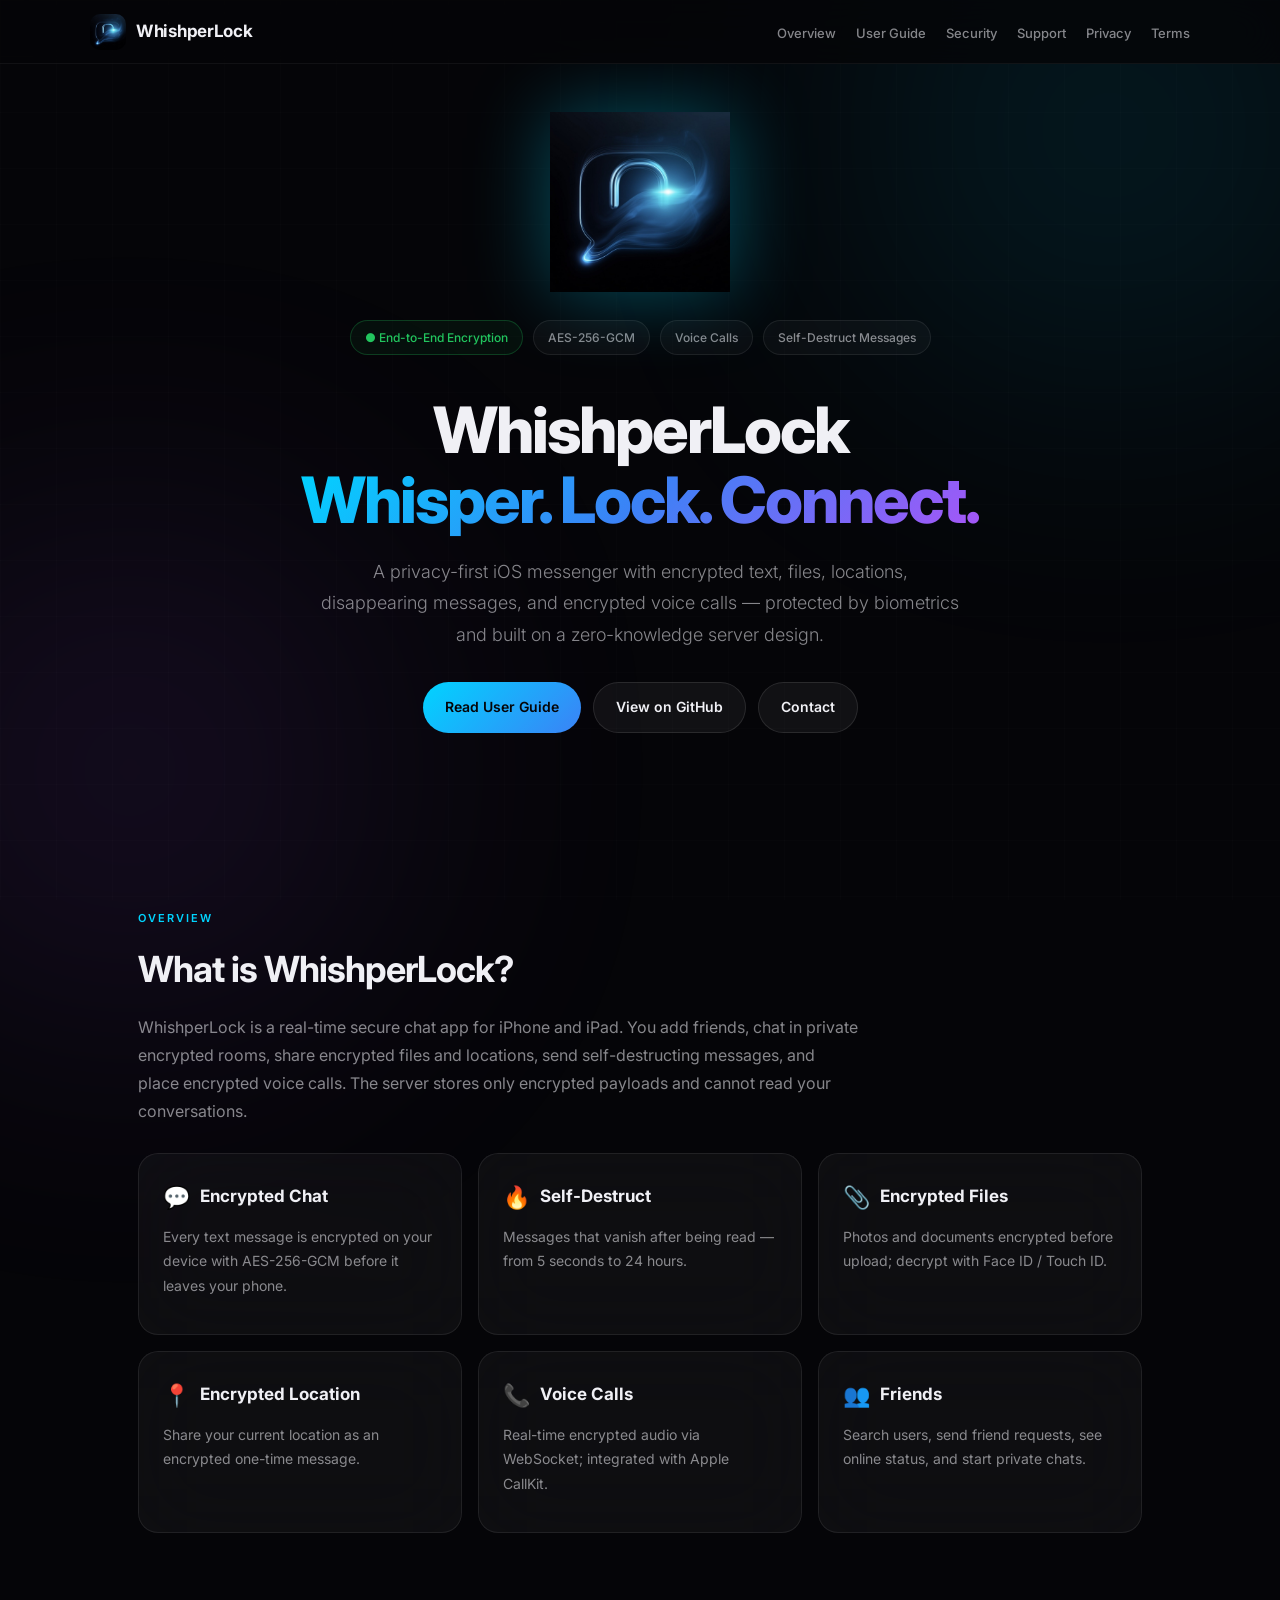
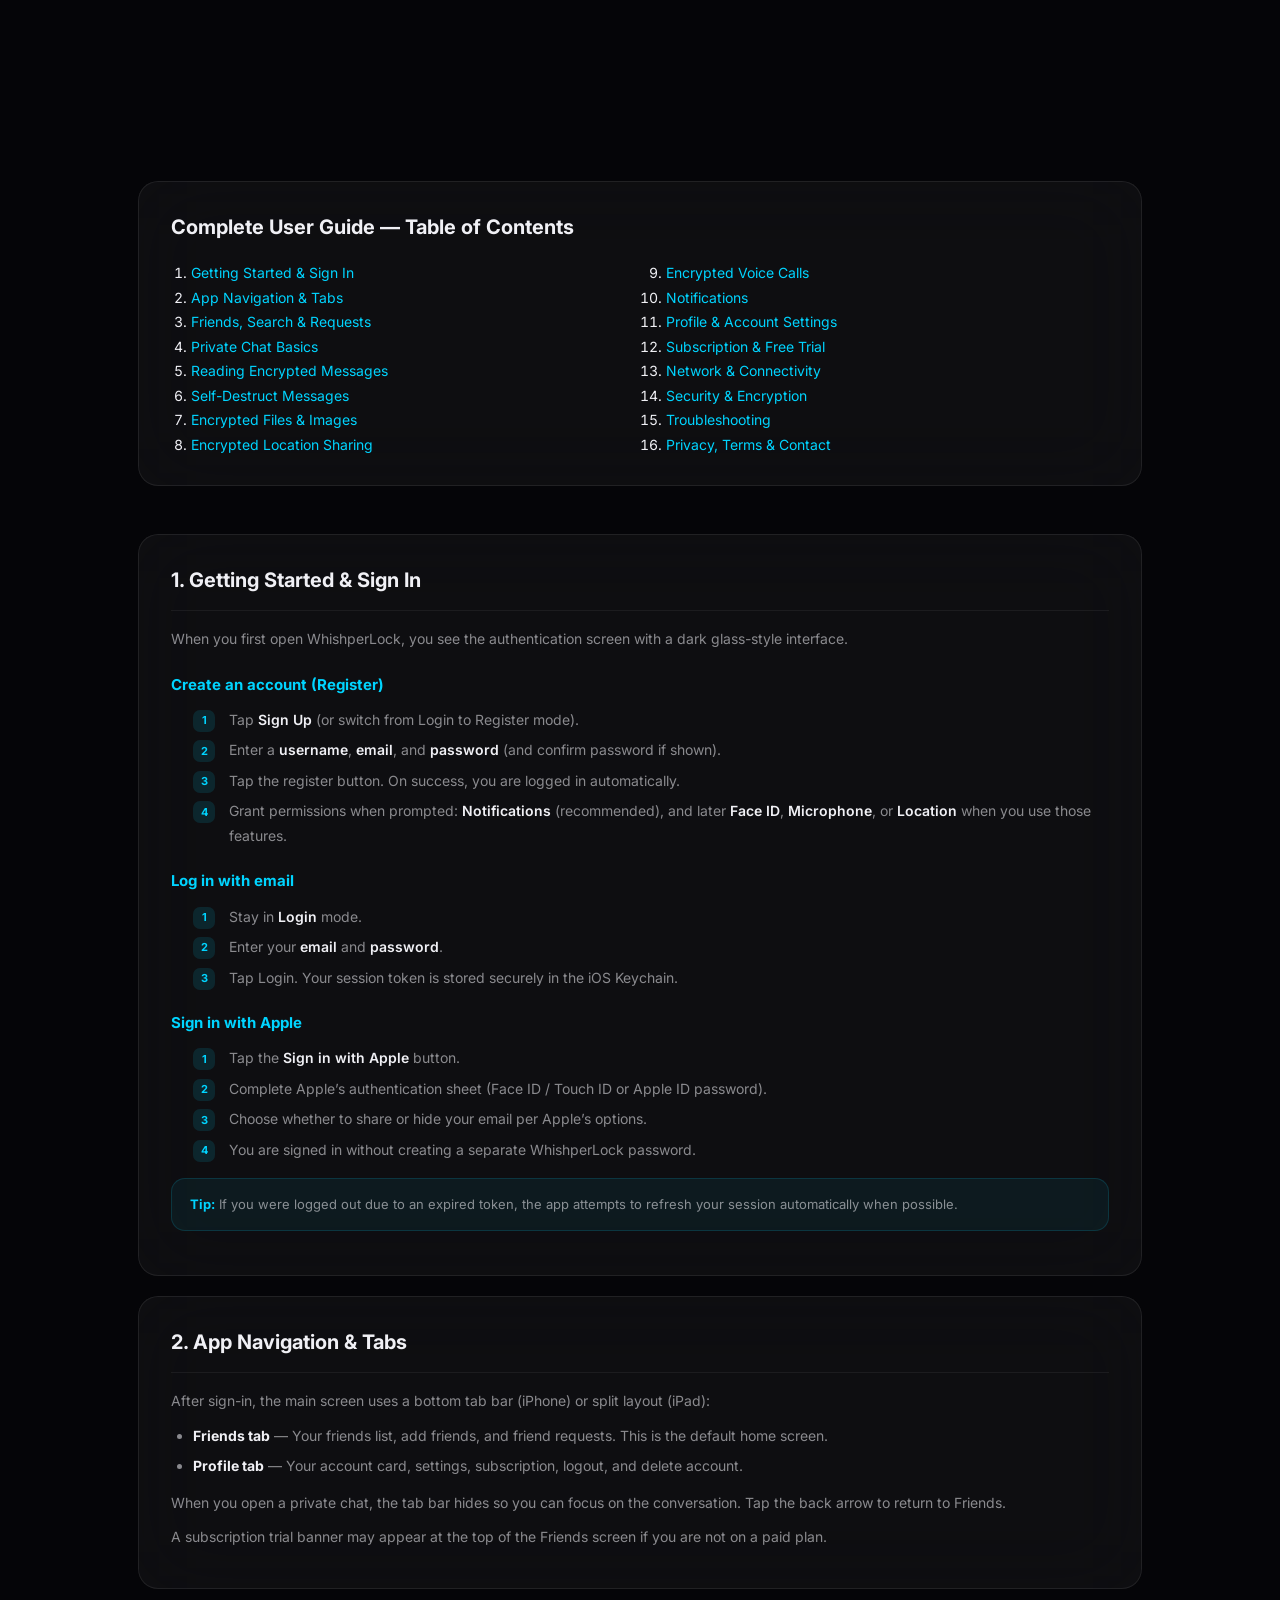
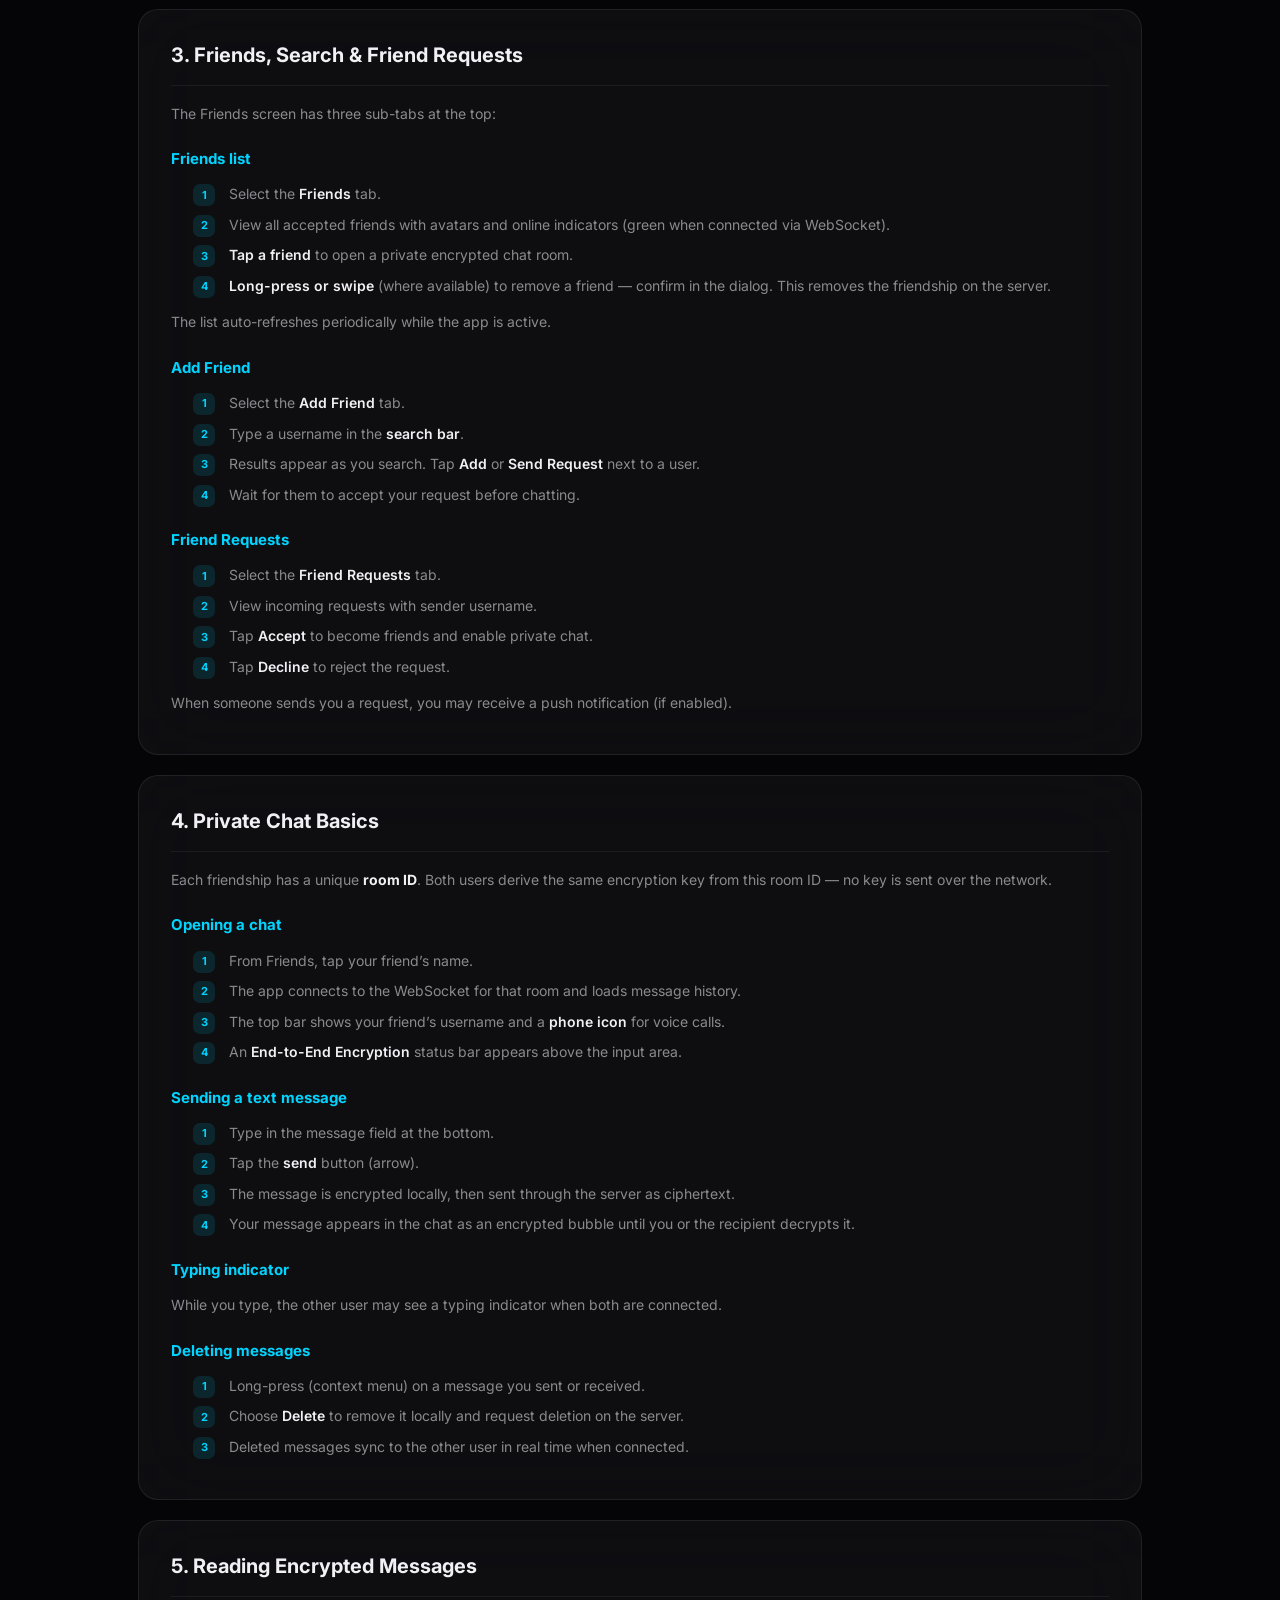
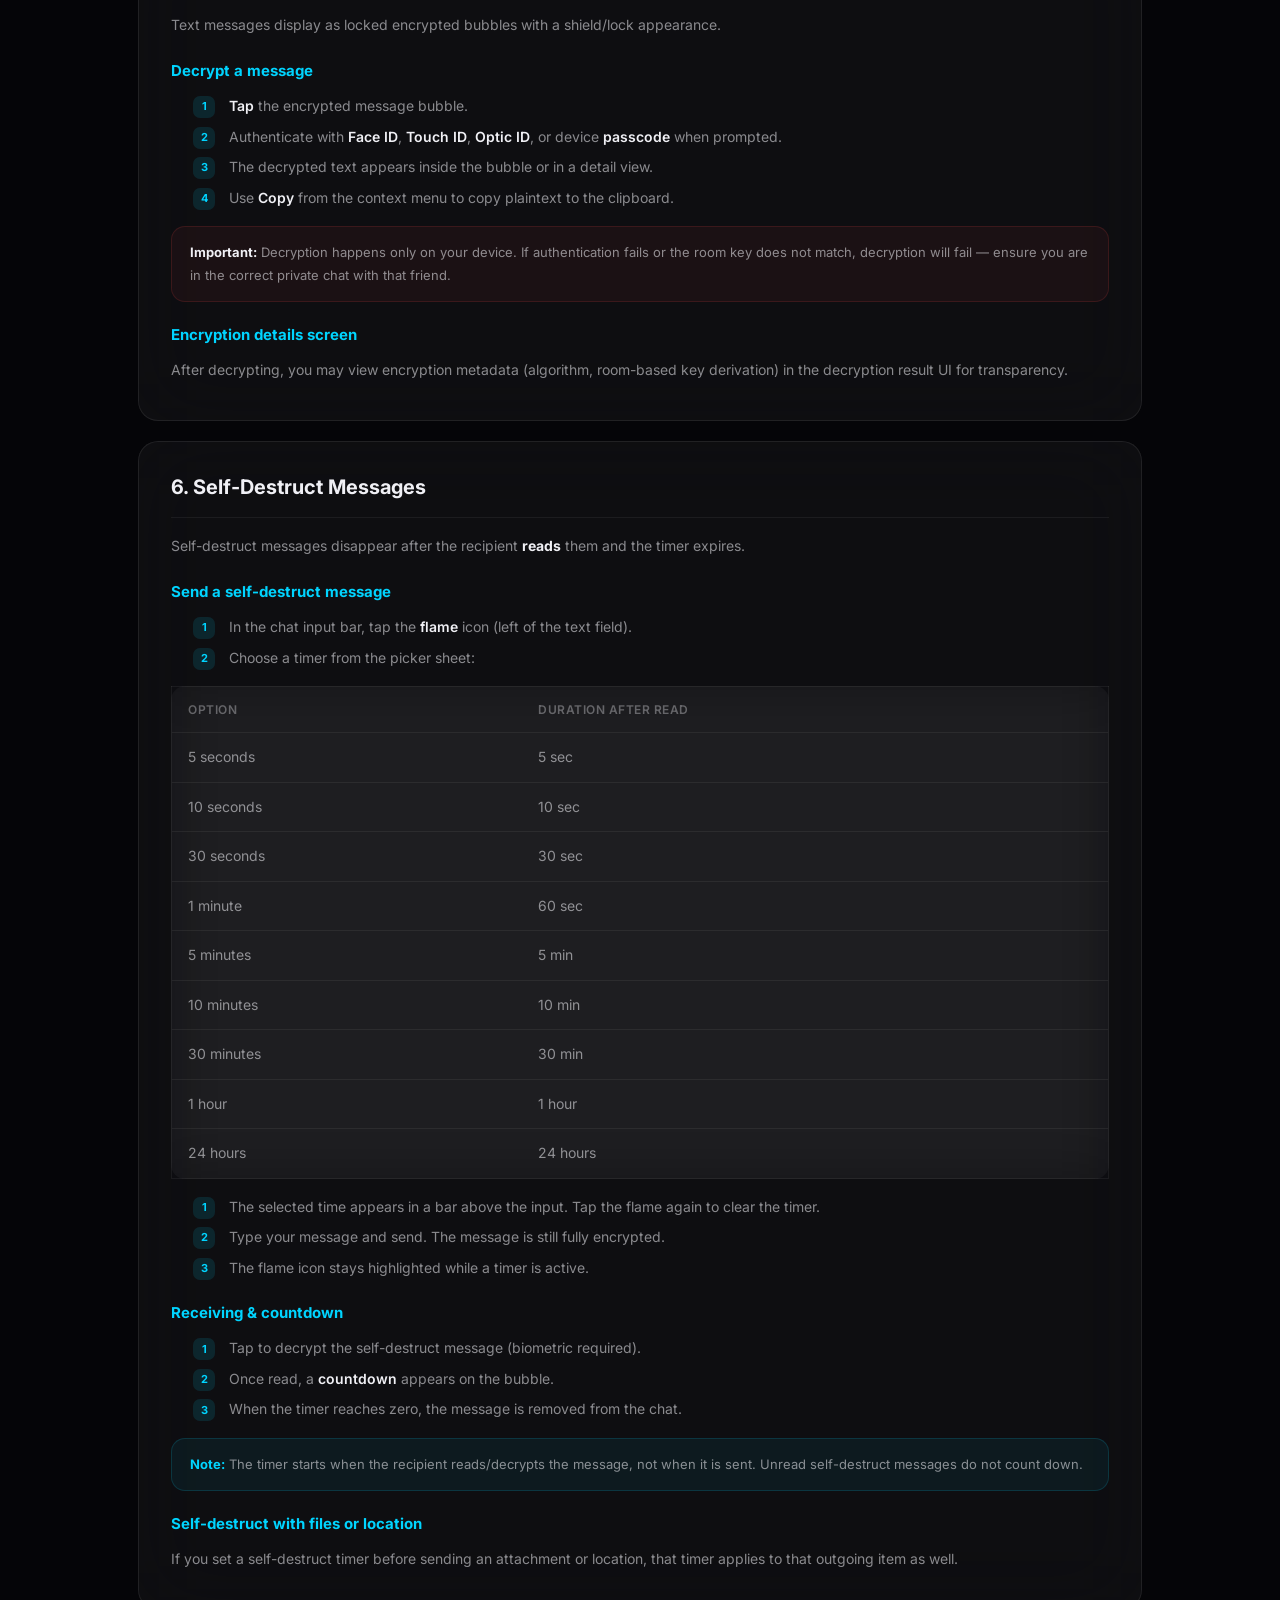
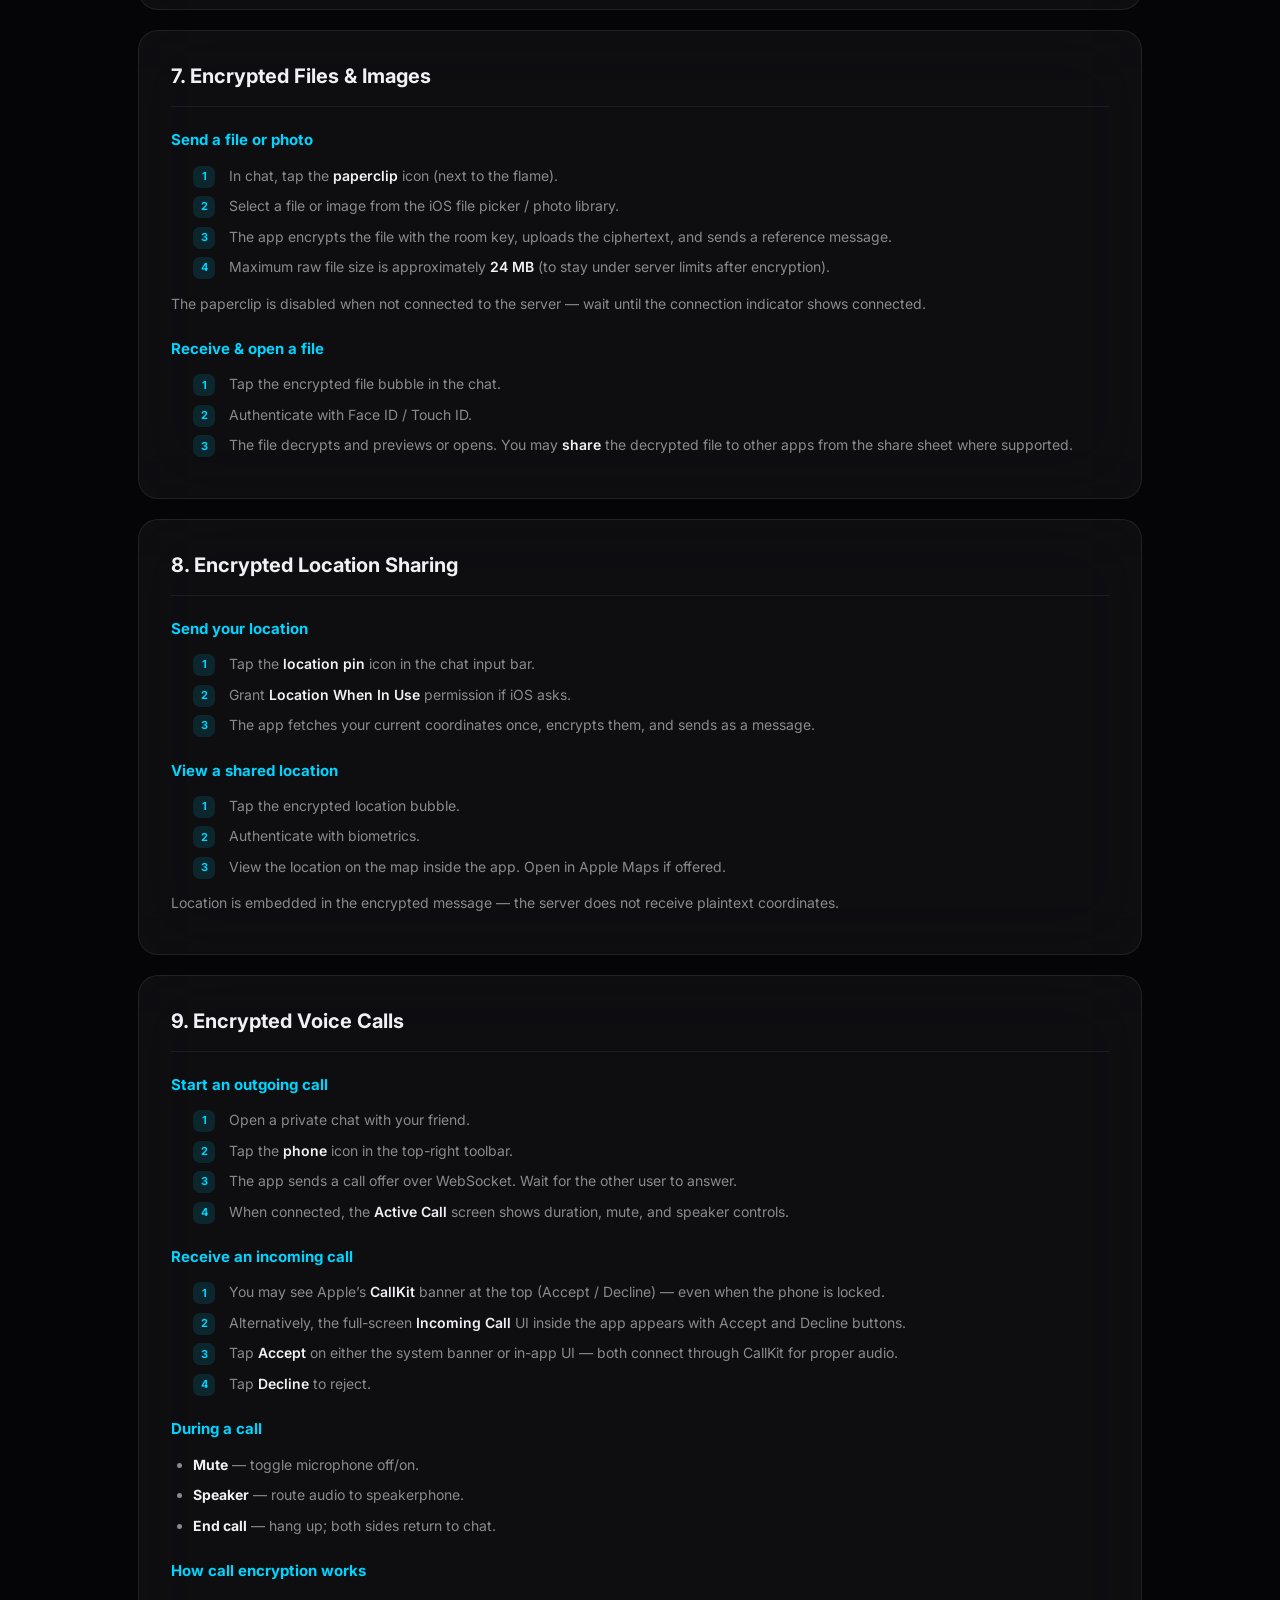
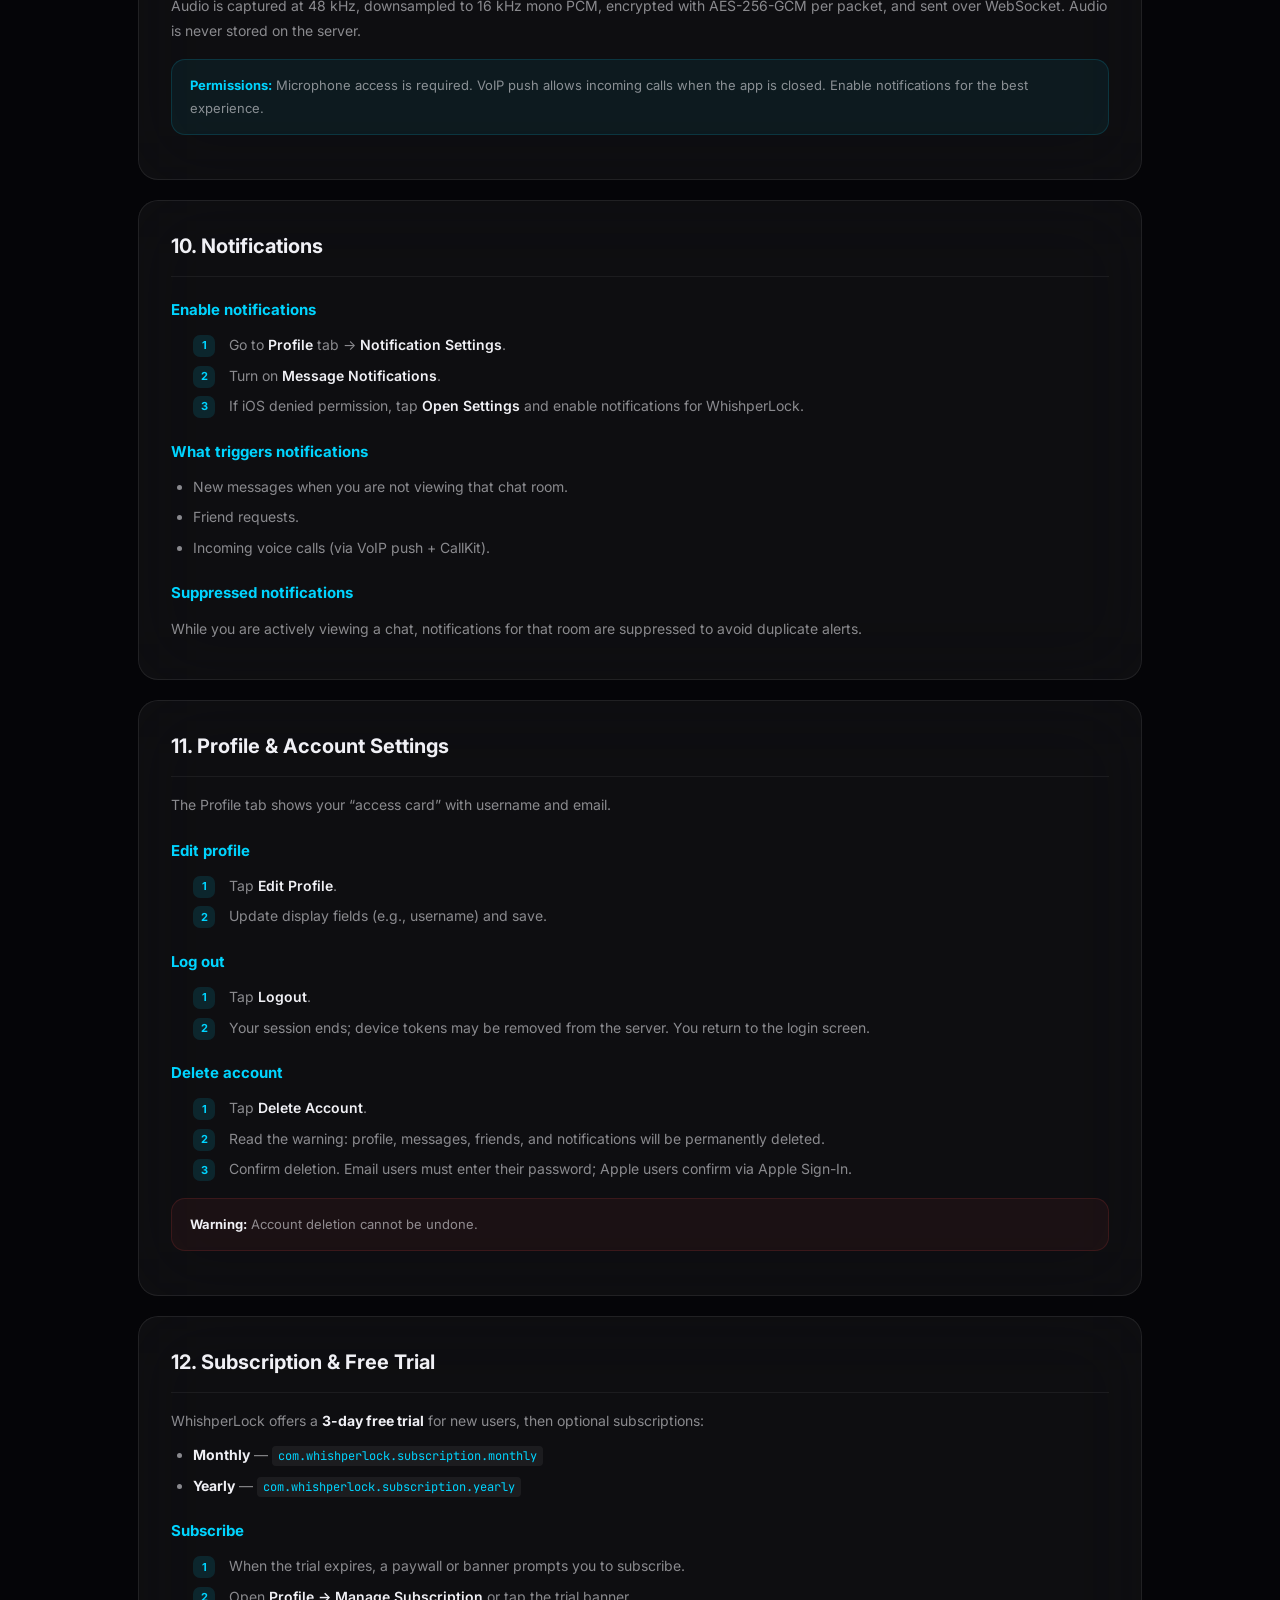
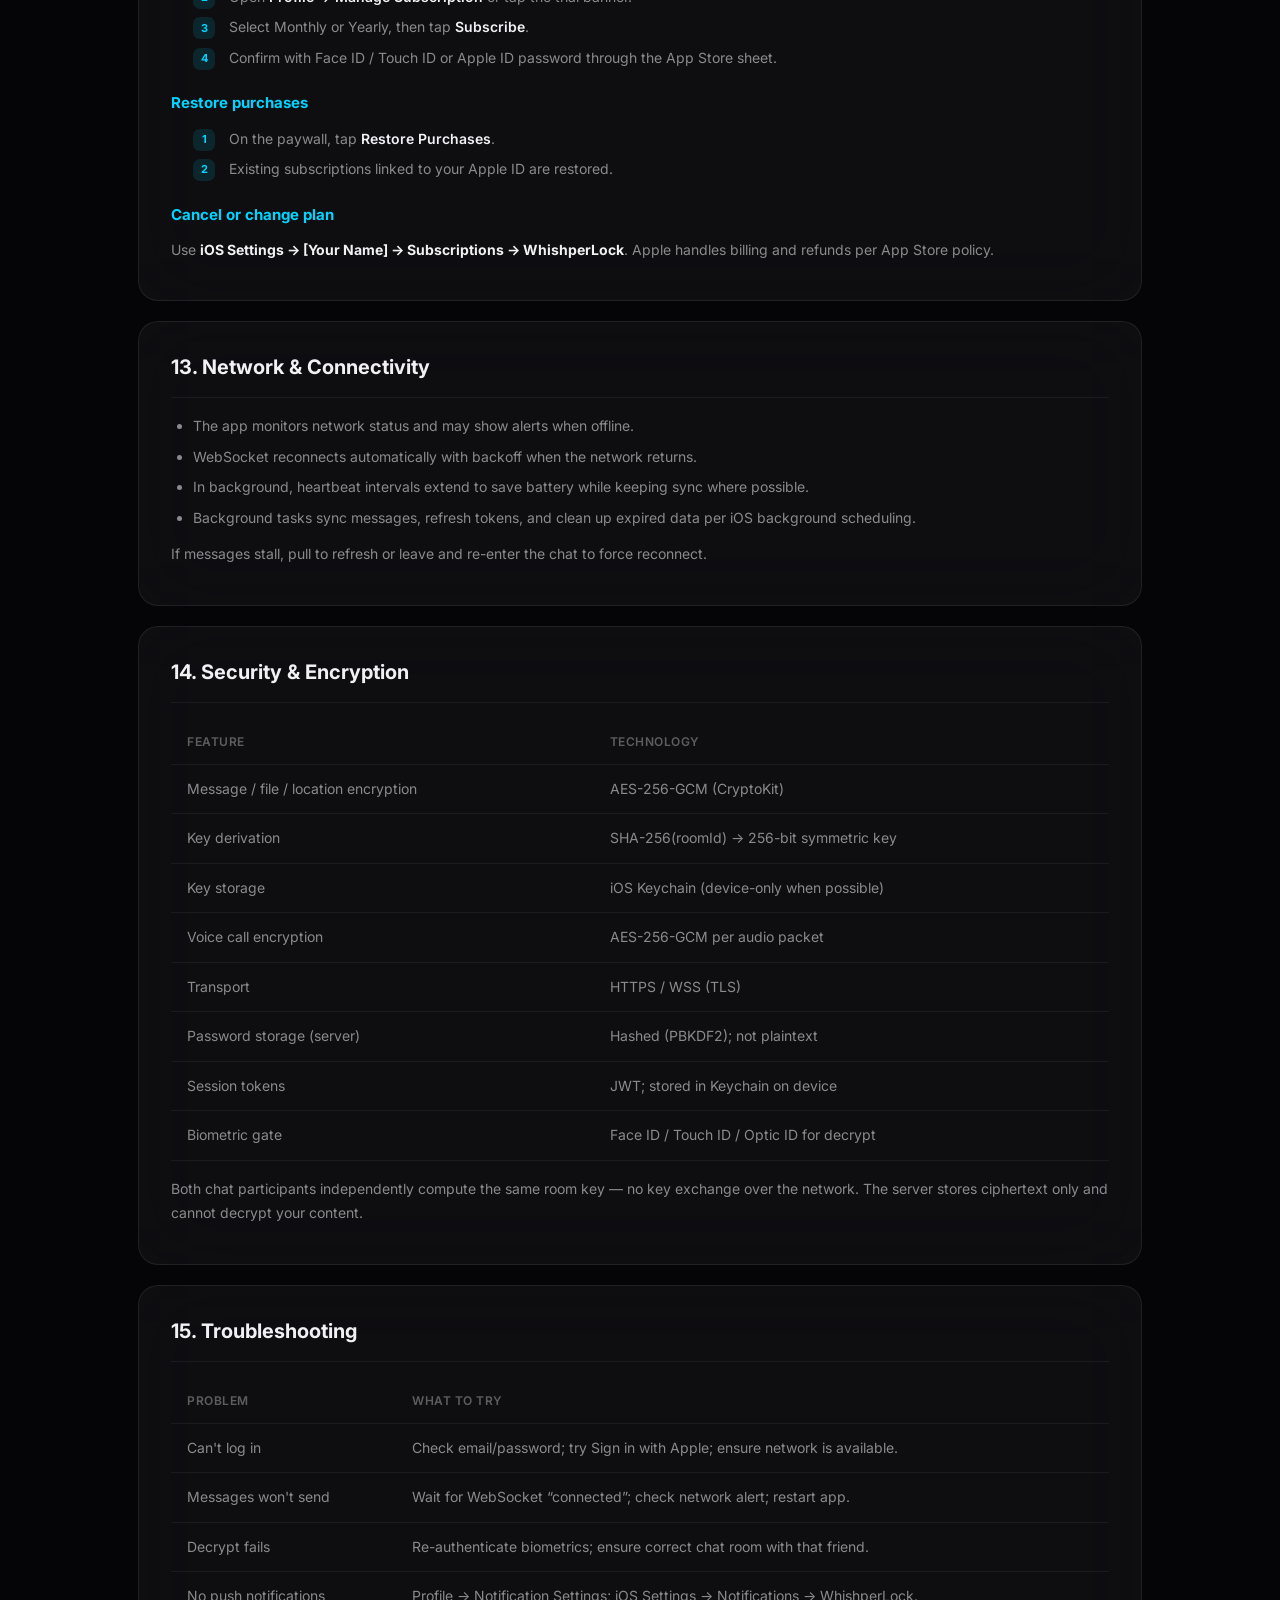
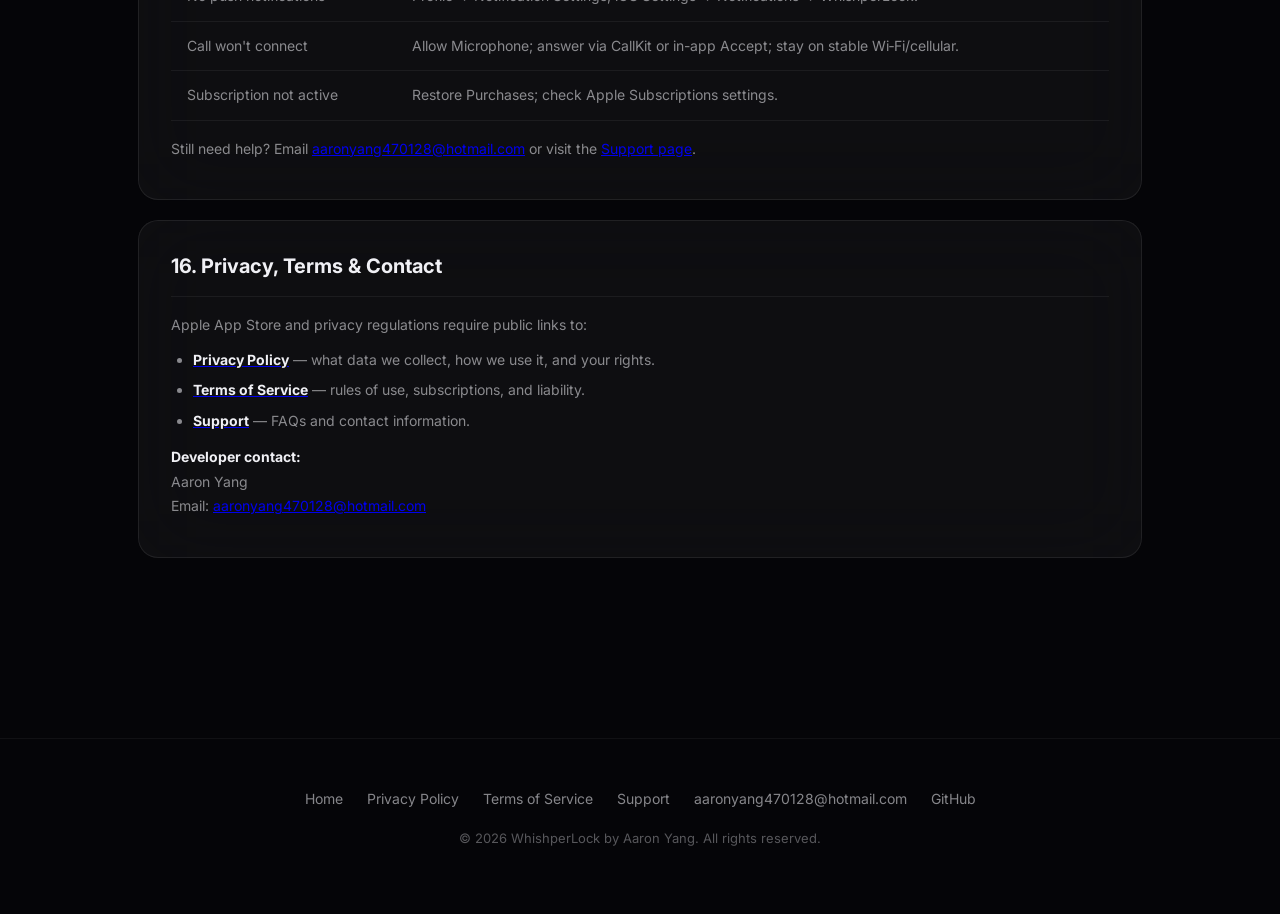
==== commit 9d783eed: "Use official WhishperLock logo on website and favicon. Replace emoji placeholders with the app icon " ====
--- a/docs/index.html
+++ b/docs/index.html
@@ -5,6 +5,7 @@
     <meta name="viewport" content="width=device-width, initial-scale=1.0">
     <meta name="description" content="WhishperLock — End-to-end encrypted messaging, voice calls, self-destruct messages, and secure file sharing for iOS.">
     <title>WhishperLock — Secure Encrypted Messaging for iOS</title>
+    <link rel="icon" href="assets/logo.png" type="image/png">
     <link rel="stylesheet" href="css/site.css">
 </head>
 <body>
@@ -14,7 +15,7 @@
 
 <nav>
     <div class="nav-inner">
-        <a href="index.html" class="logo"><span class="logo-icon">🔒</span> WhishperLock</a>
+        <a href="index.html" class="logo"><img src="assets/logo.png" alt="WhishperLock" class="logo-icon" width="36" height="36"> WhishperLock</a>
         <ul class="nav-links">
             <li><a href="#overview">Overview</a></li>
             <li><a href="#guide">User Guide</a></li>
@@ -29,6 +30,7 @@
 <main>
     <!-- Hero -->
     <section class="hero page-wrap" id="top" style="padding-top: 0;">
+        <img src="assets/logo.png" alt="WhishperLock app icon" class="hero-logo" width="160" height="160">
         <div class="badge-row">
             <span class="badge green">● End-to-End Encryption</span>
             <span class="badge">AES-256-GCM</span>
--- a/docs/css/site.css
+++ b/docs/css/site.css
@@ -102,13 +102,21 @@
 }
 
 .logo-icon {
-    width: 32px; height: 32px;
-    border-radius: 9px;
-    background: linear-gradient(135deg, var(--accent-cyan), var(--accent-blue));
-    display: flex;
-    align-items: center;
-    justify-content: center;
-    font-size: 16px;
+    width: 36px;
+    height: 36px;
+    border-radius: 10px;
+    object-fit: contain;
+    flex-shrink: 0;
+    display: block;
+}
+
+.hero-logo {
+    width: clamp(120px, 22vw, 180px);
+    height: auto;
+    margin: 0 auto 28px;
+    display: block;
+    object-fit: contain;
+    filter: drop-shadow(0 0 40px rgba(0, 212, 255, 0.35));
 }
 
 .nav-links {
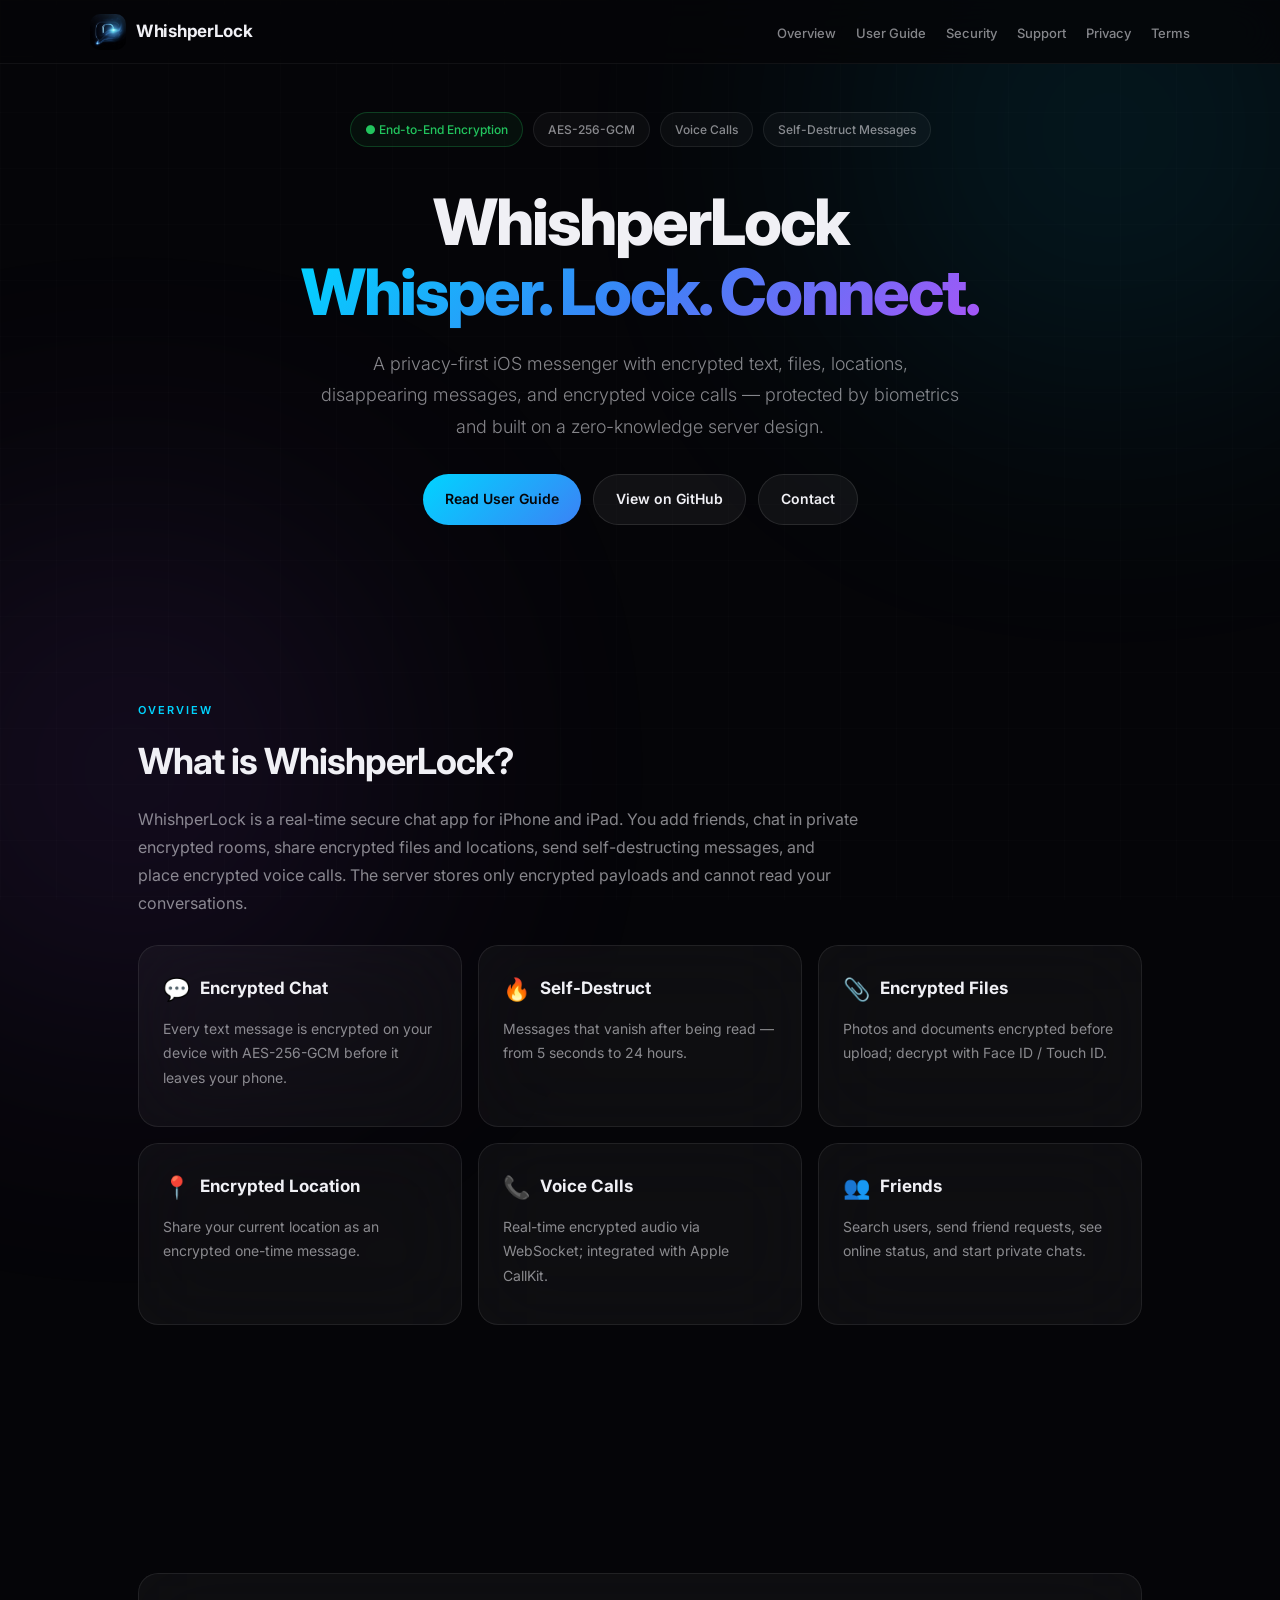
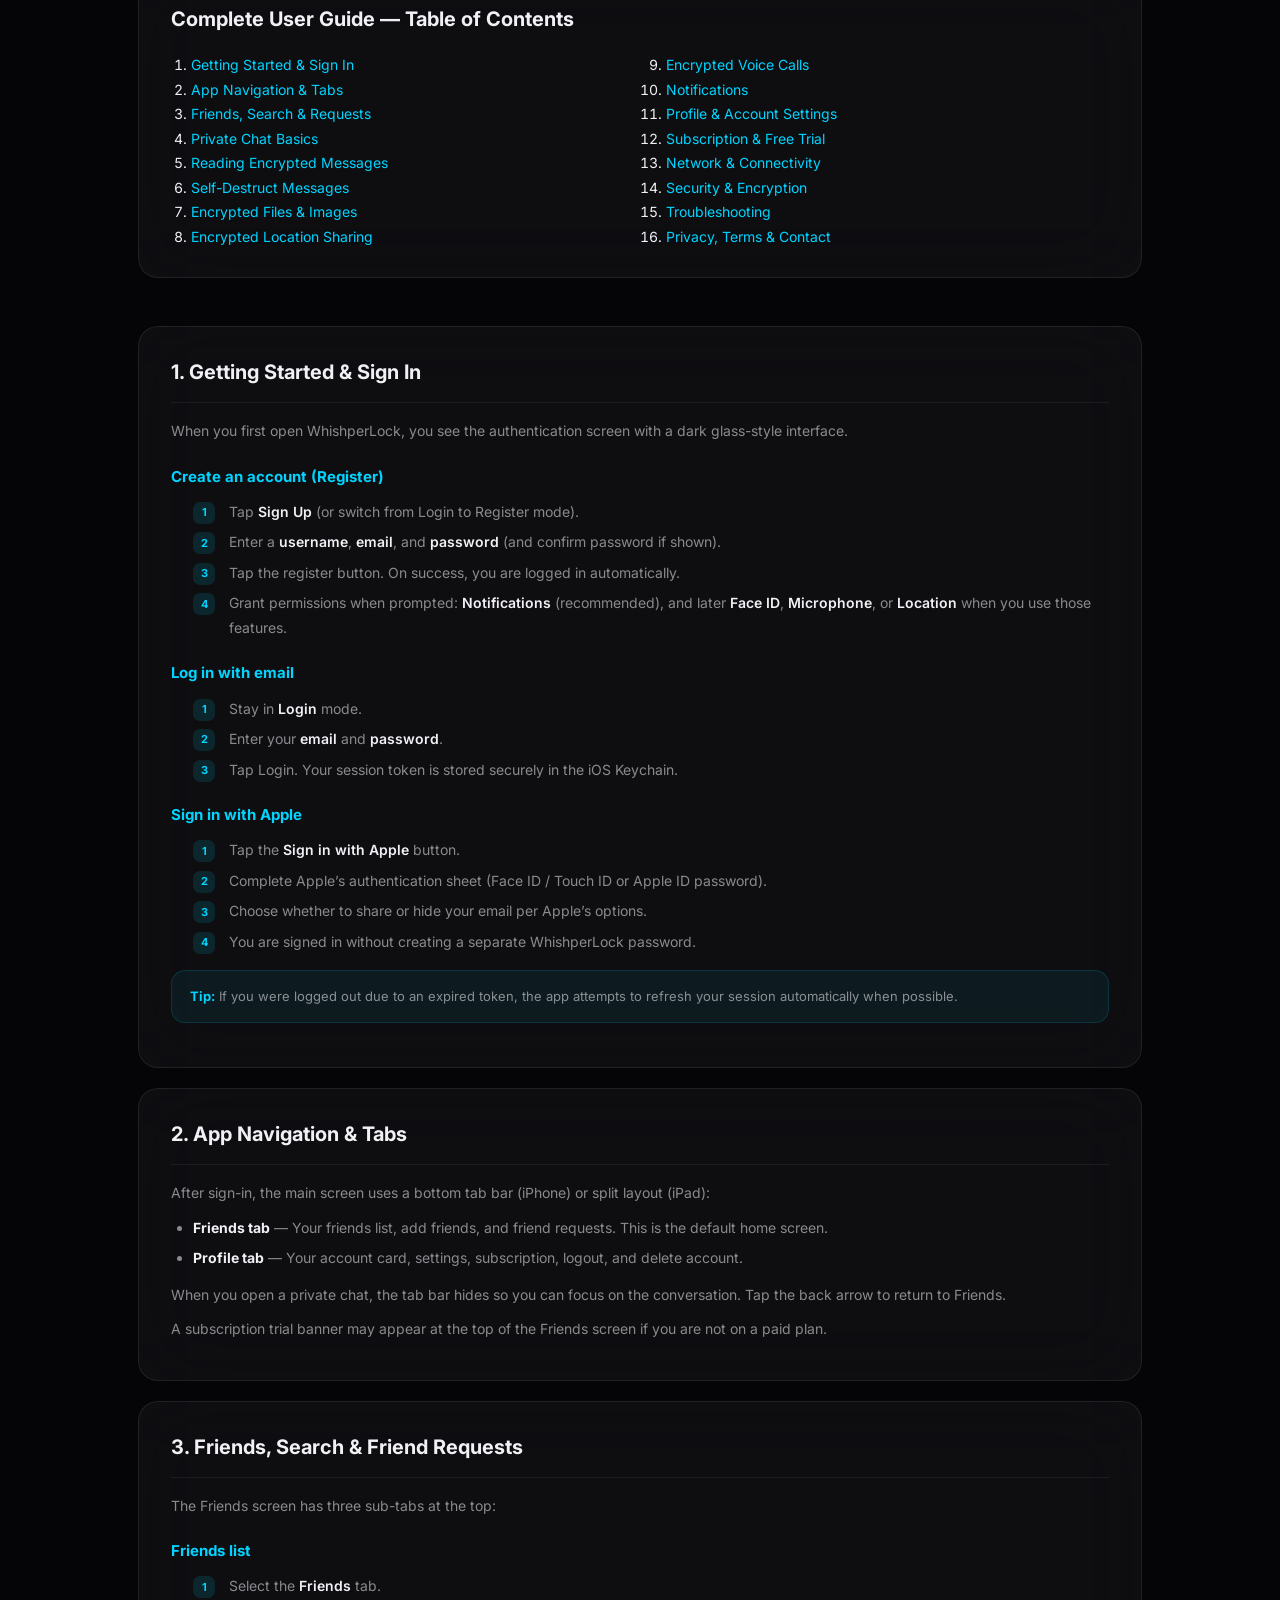
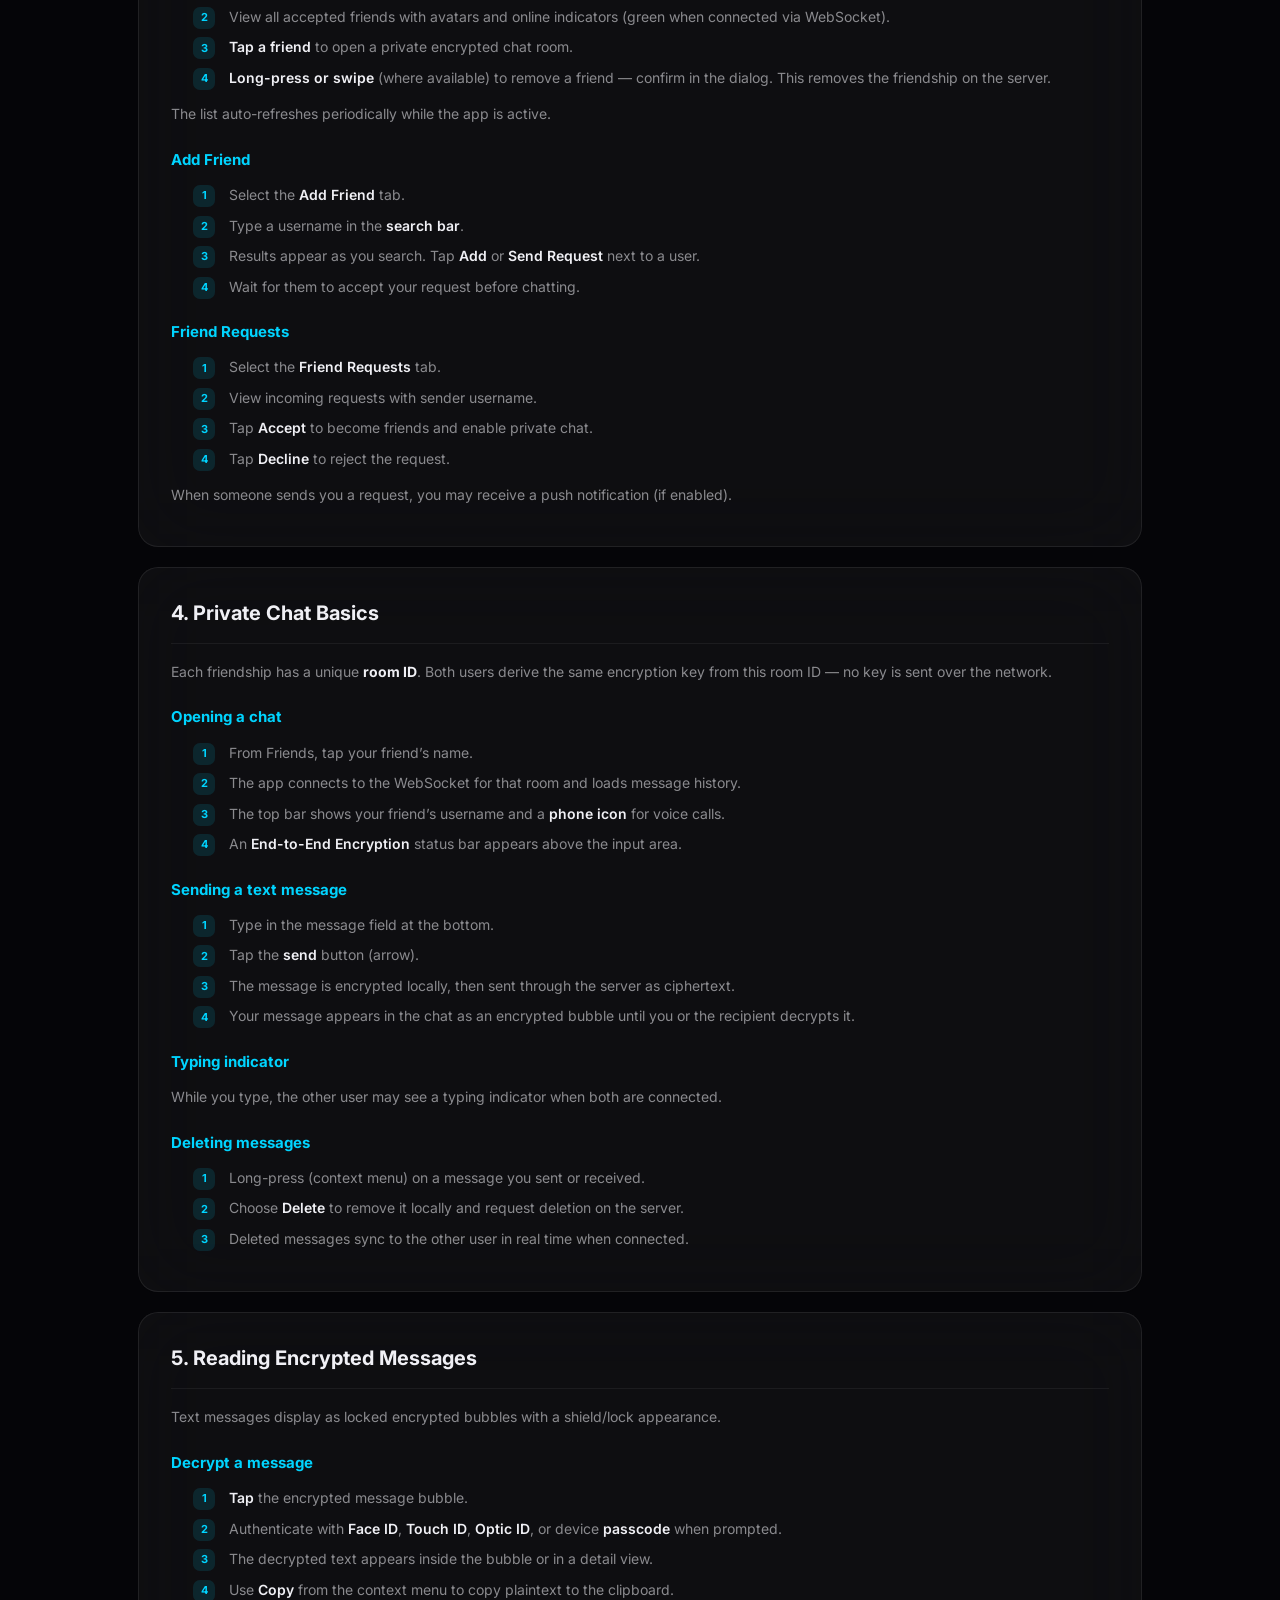
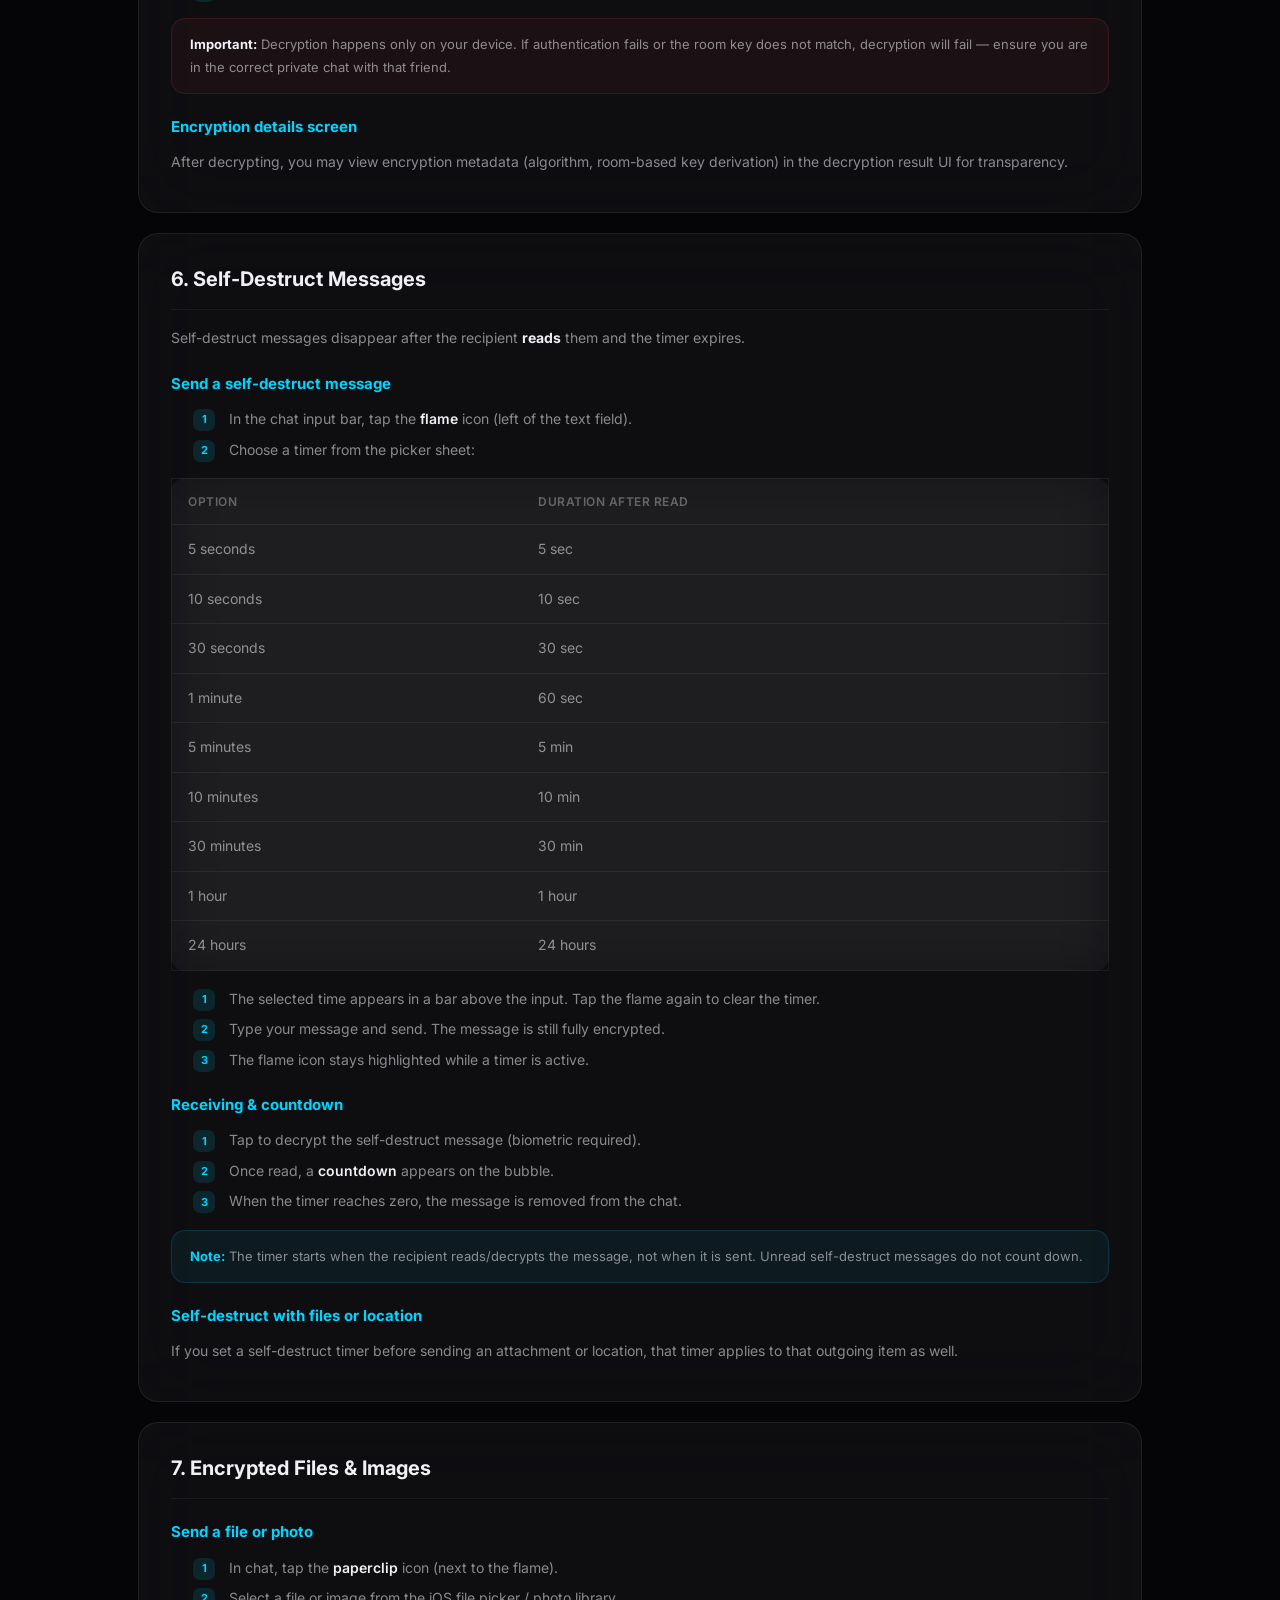
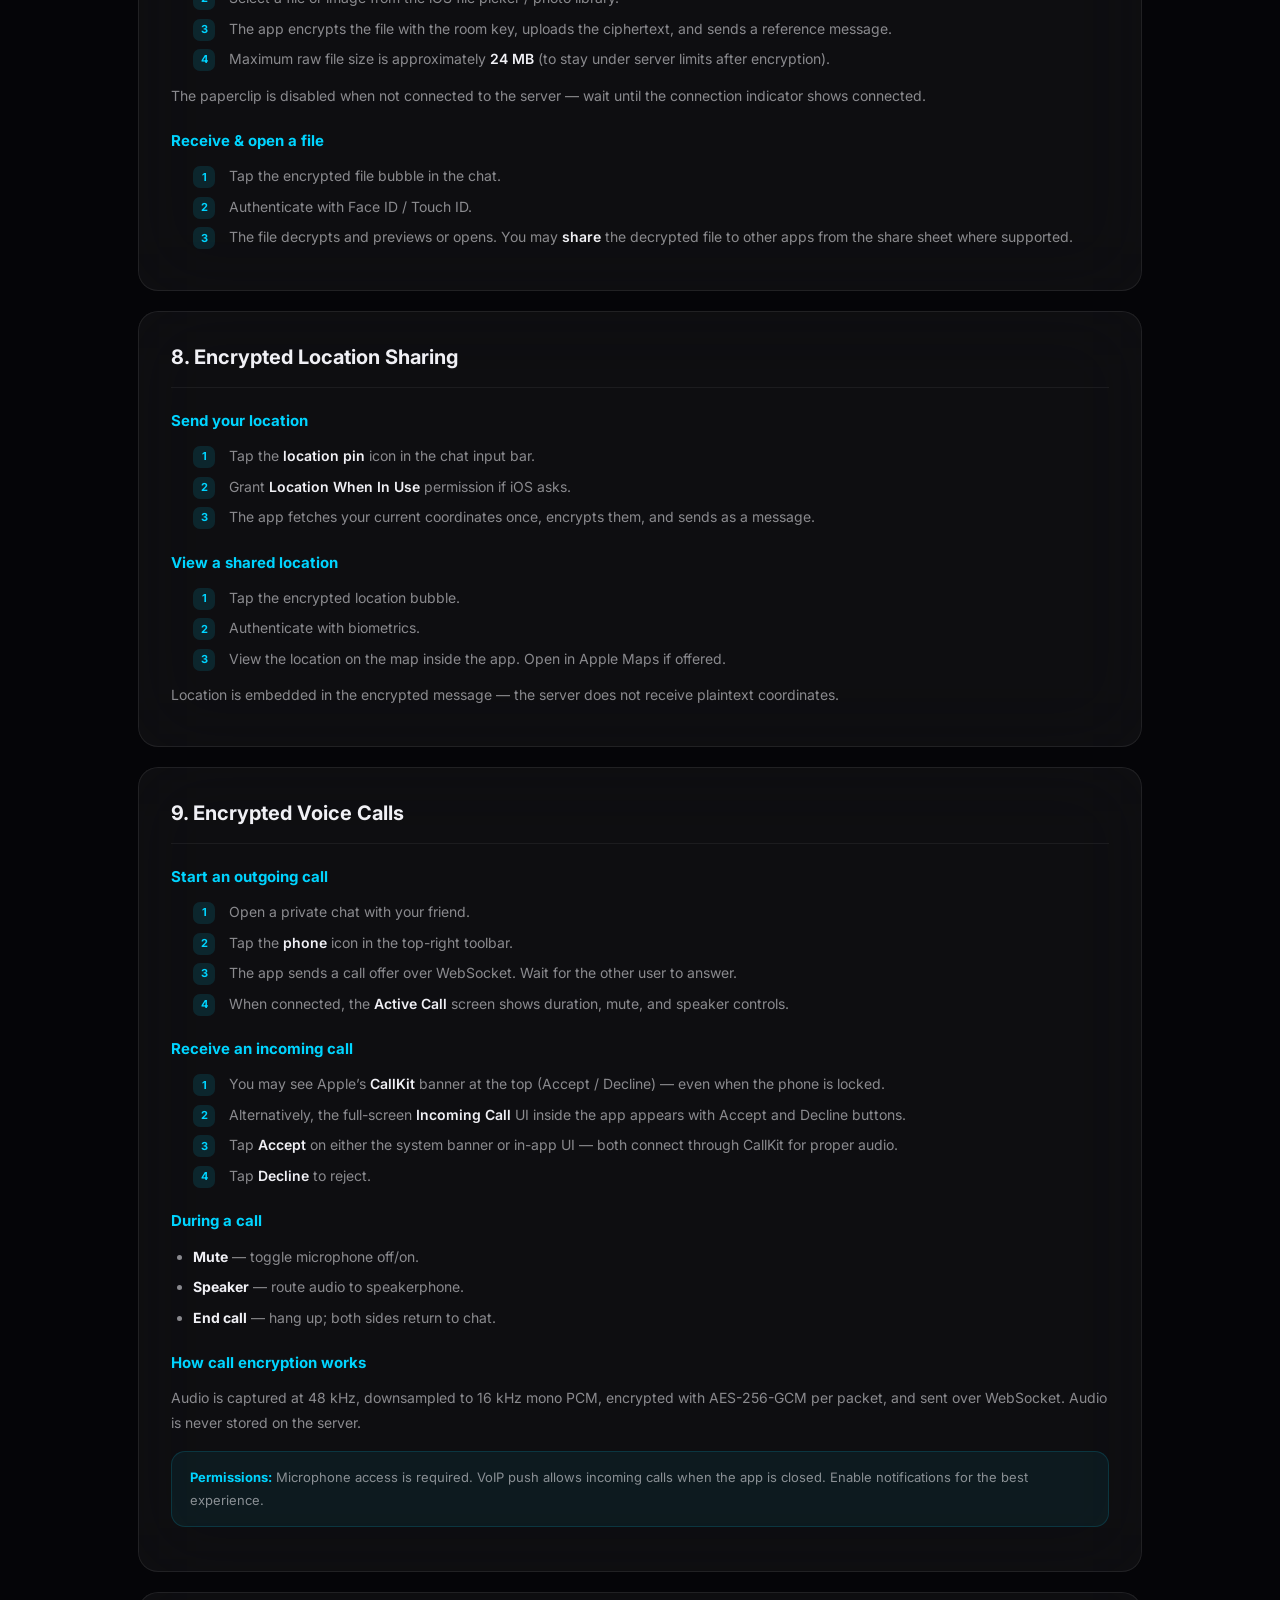
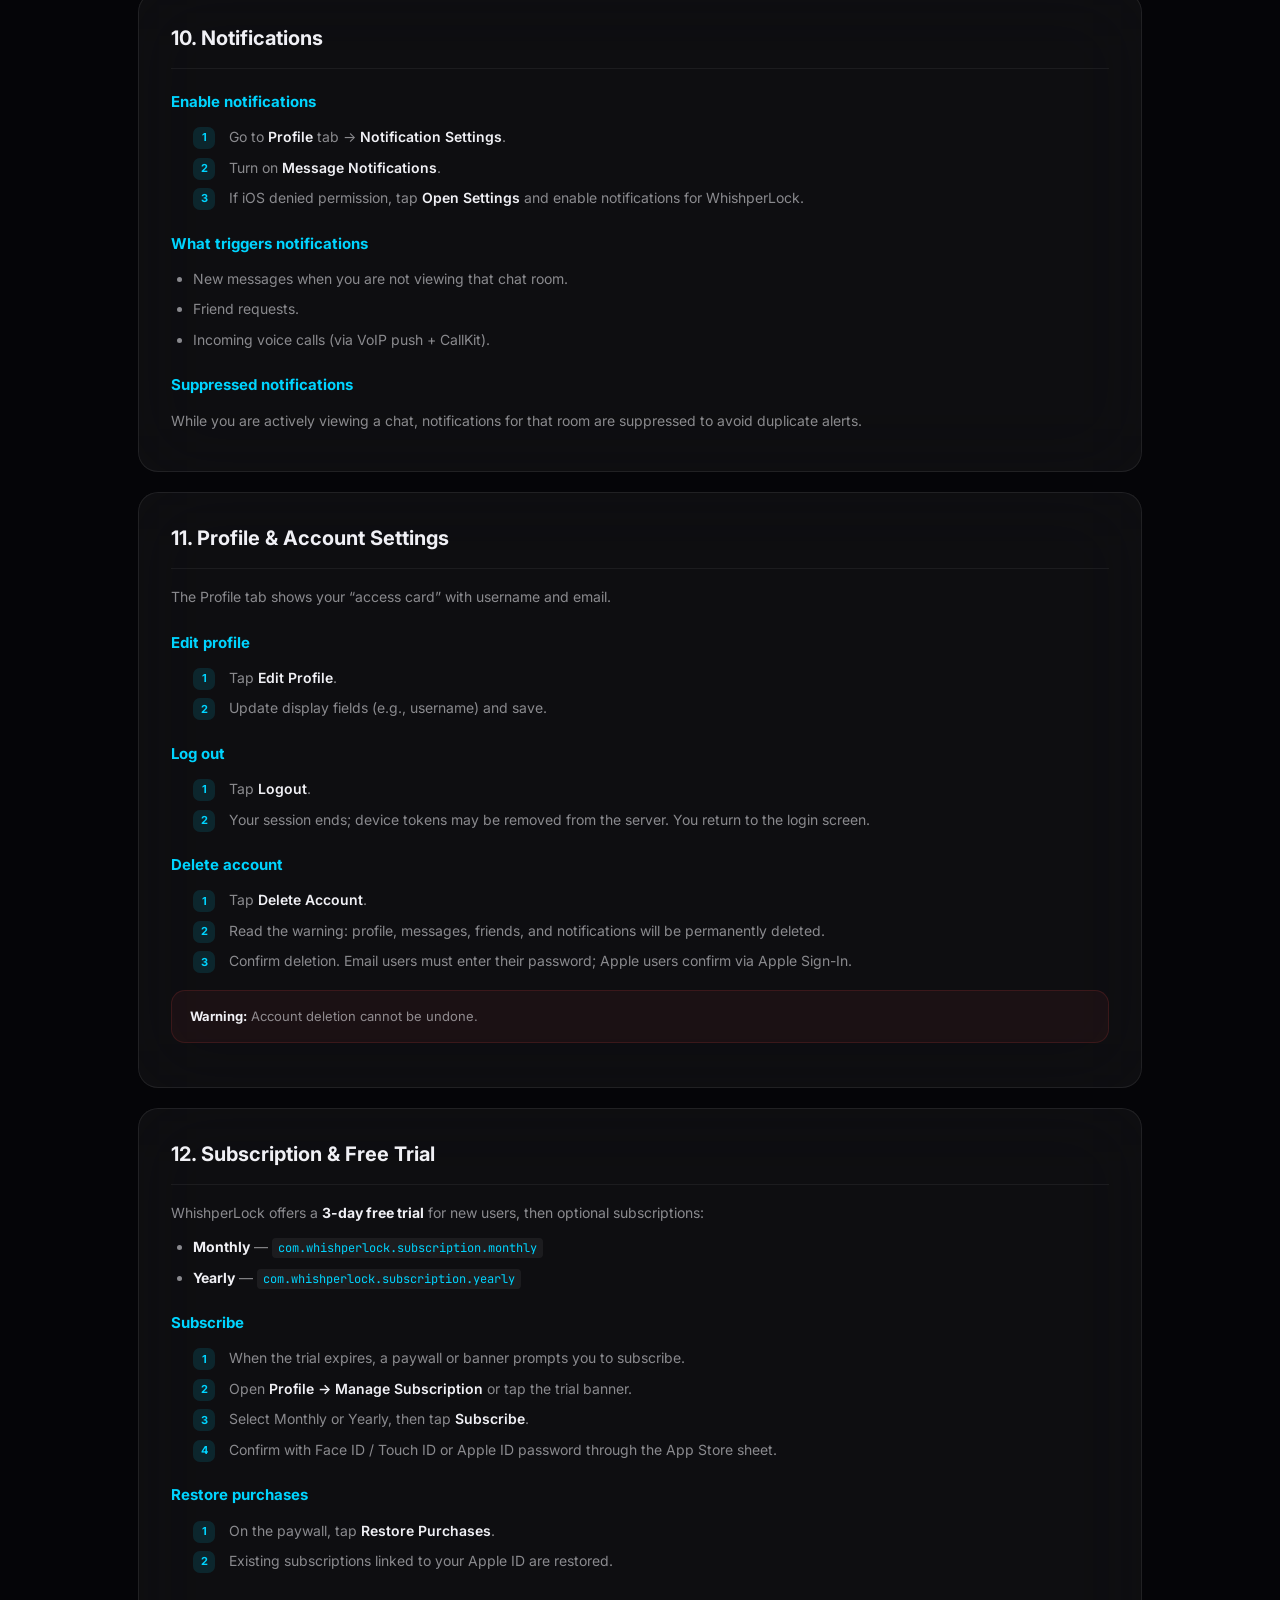
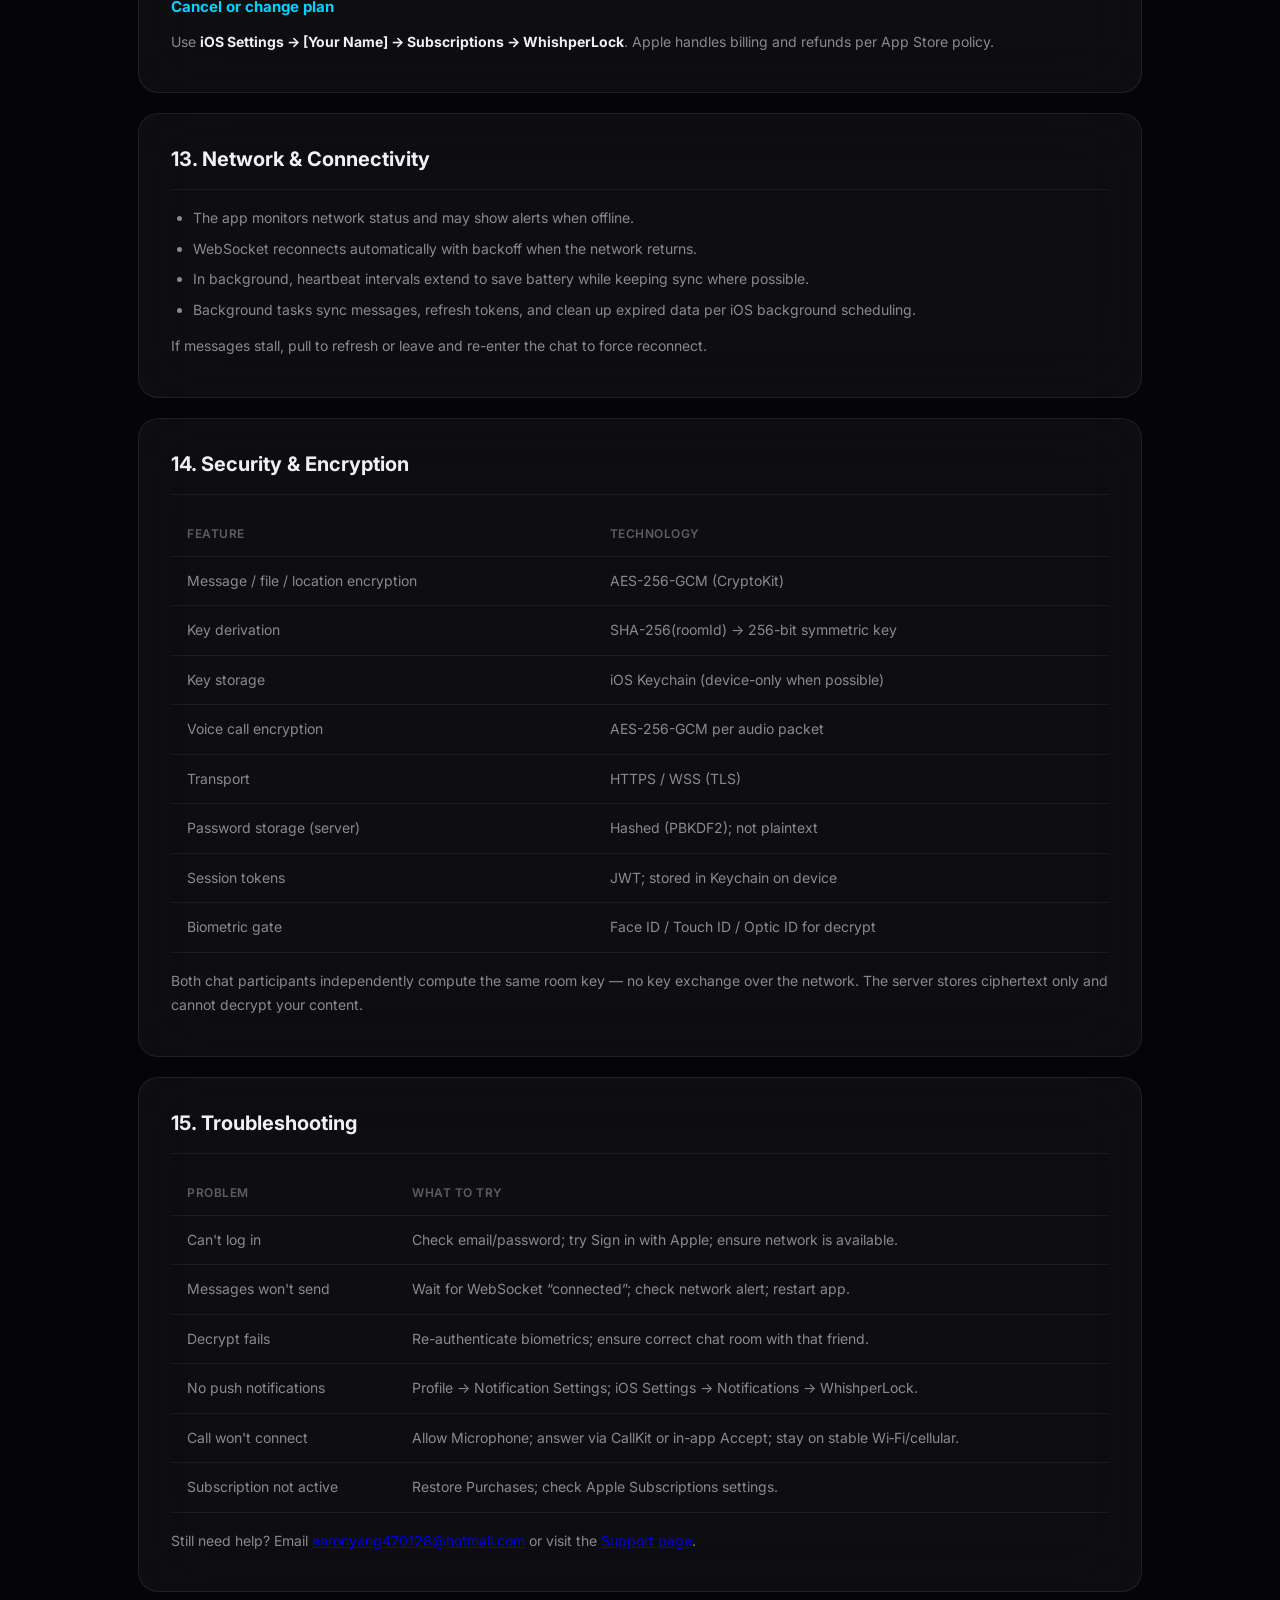
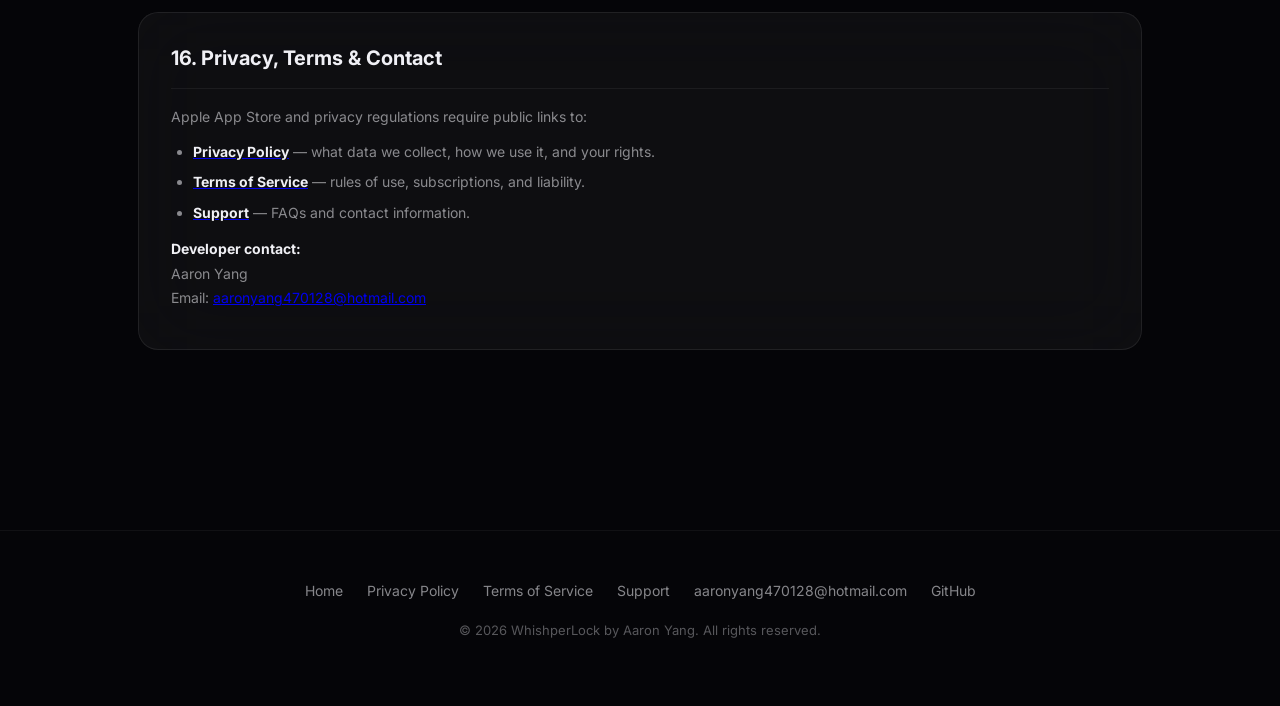
==== commit 420694f1: "Remove hero section logo from landing page. Keep the app icon only in the navigation bar.  Co-author" ====
--- a/docs/index.html
+++ b/docs/index.html
@@ -30,7 +30,6 @@
 <main>
     <!-- Hero -->
     <section class="hero page-wrap" id="top" style="padding-top: 0;">
-        <img src="assets/logo.png" alt="WhishperLock app icon" class="hero-logo" width="160" height="160">
         <div class="badge-row">
             <span class="badge green">● End-to-End Encryption</span>
             <span class="badge">AES-256-GCM</span>
--- a/docs/css/site.css
+++ b/docs/css/site.css
@@ -110,15 +110,6 @@
     display: block;
 }
 
-.hero-logo {
-    width: clamp(120px, 22vw, 180px);
-    height: auto;
-    margin: 0 auto 28px;
-    display: block;
-    object-fit: contain;
-    filter: drop-shadow(0 0 40px rgba(0, 212, 255, 0.35));
-}
-
 .nav-links {
     display: flex;
     flex-wrap: wrap;
